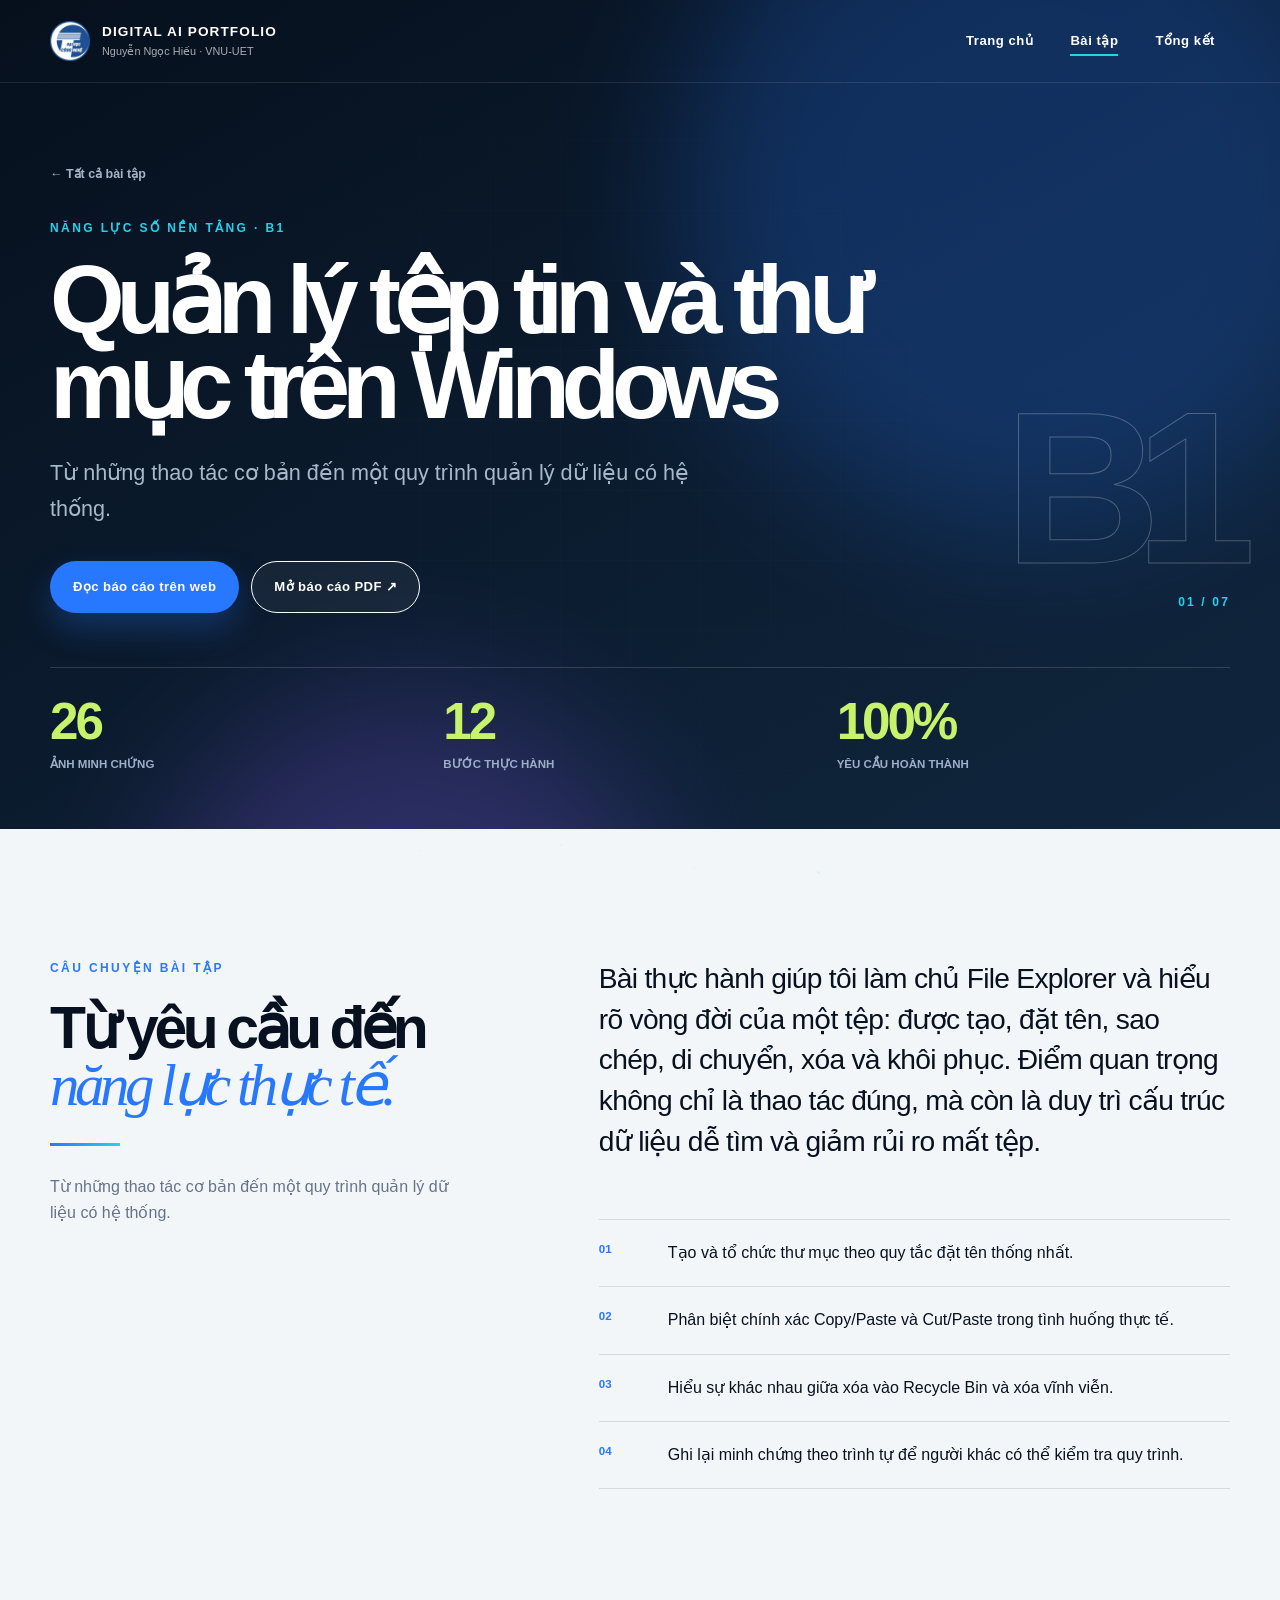
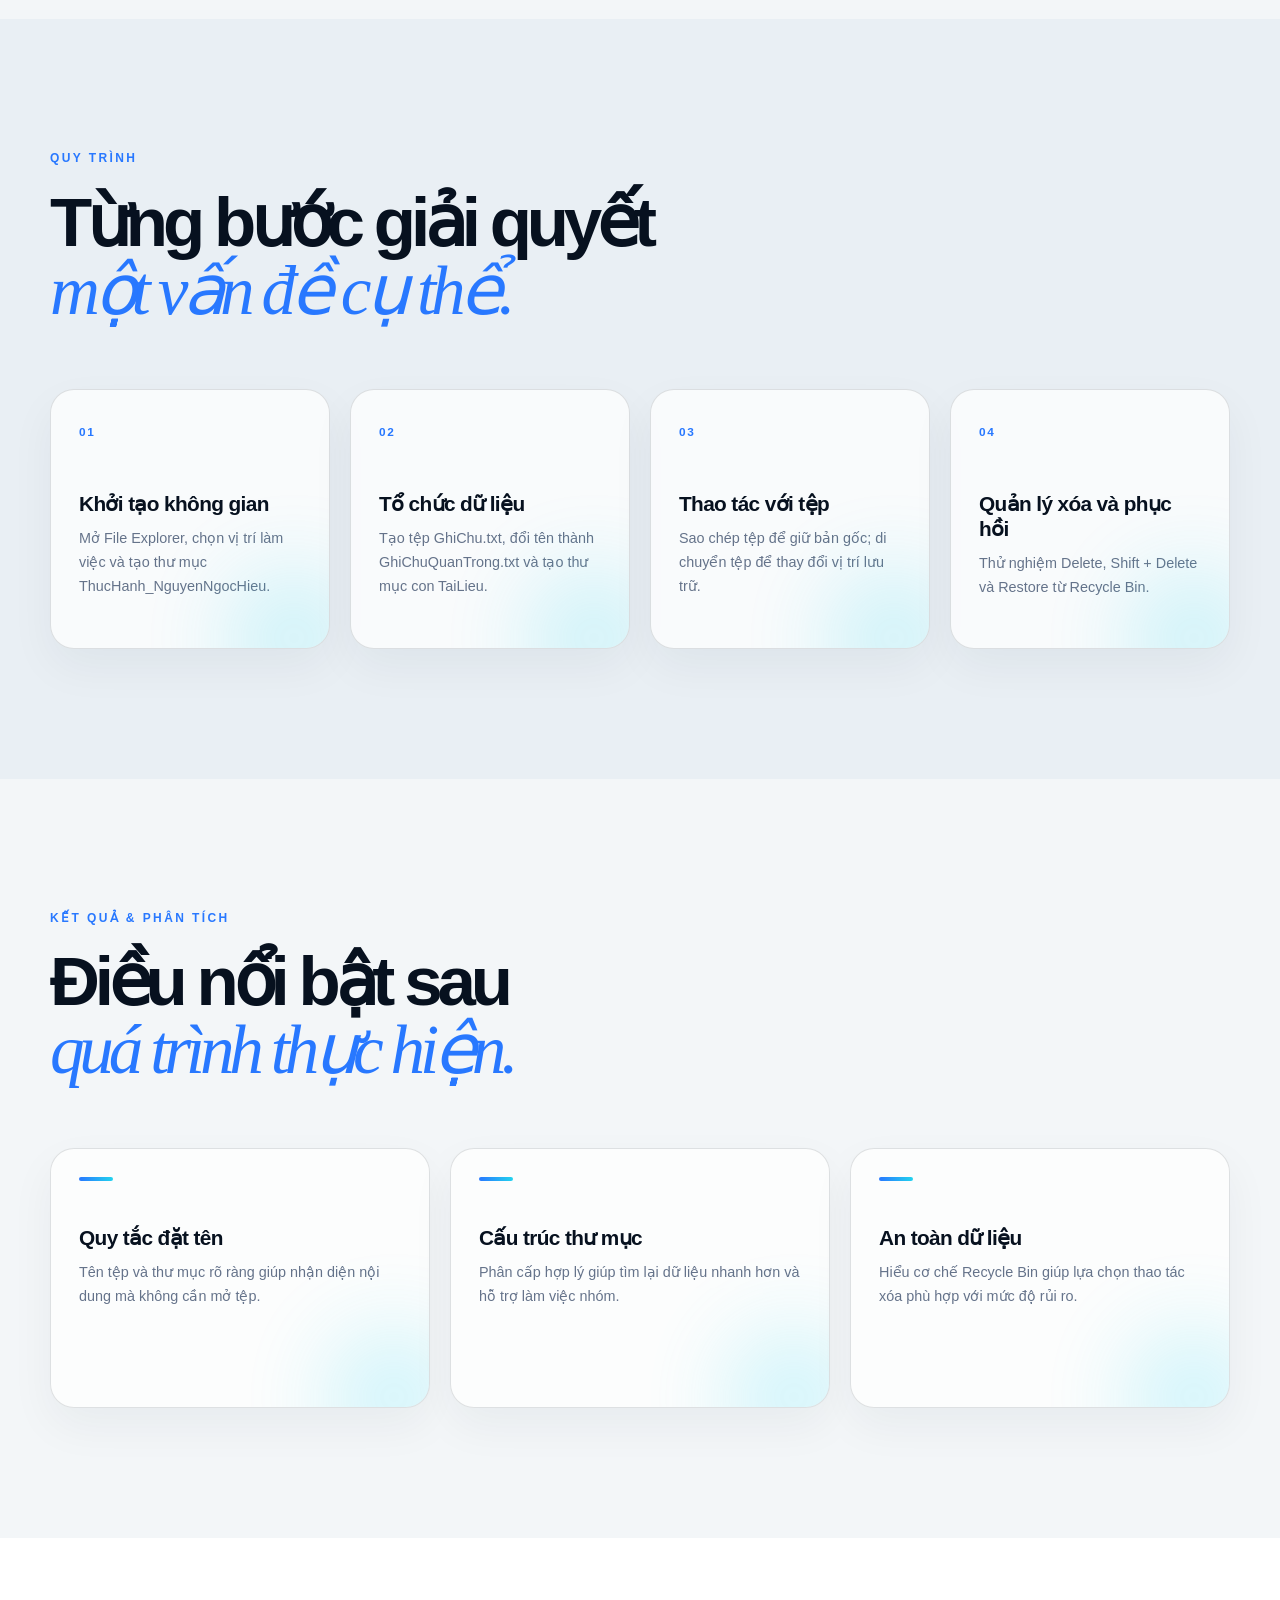
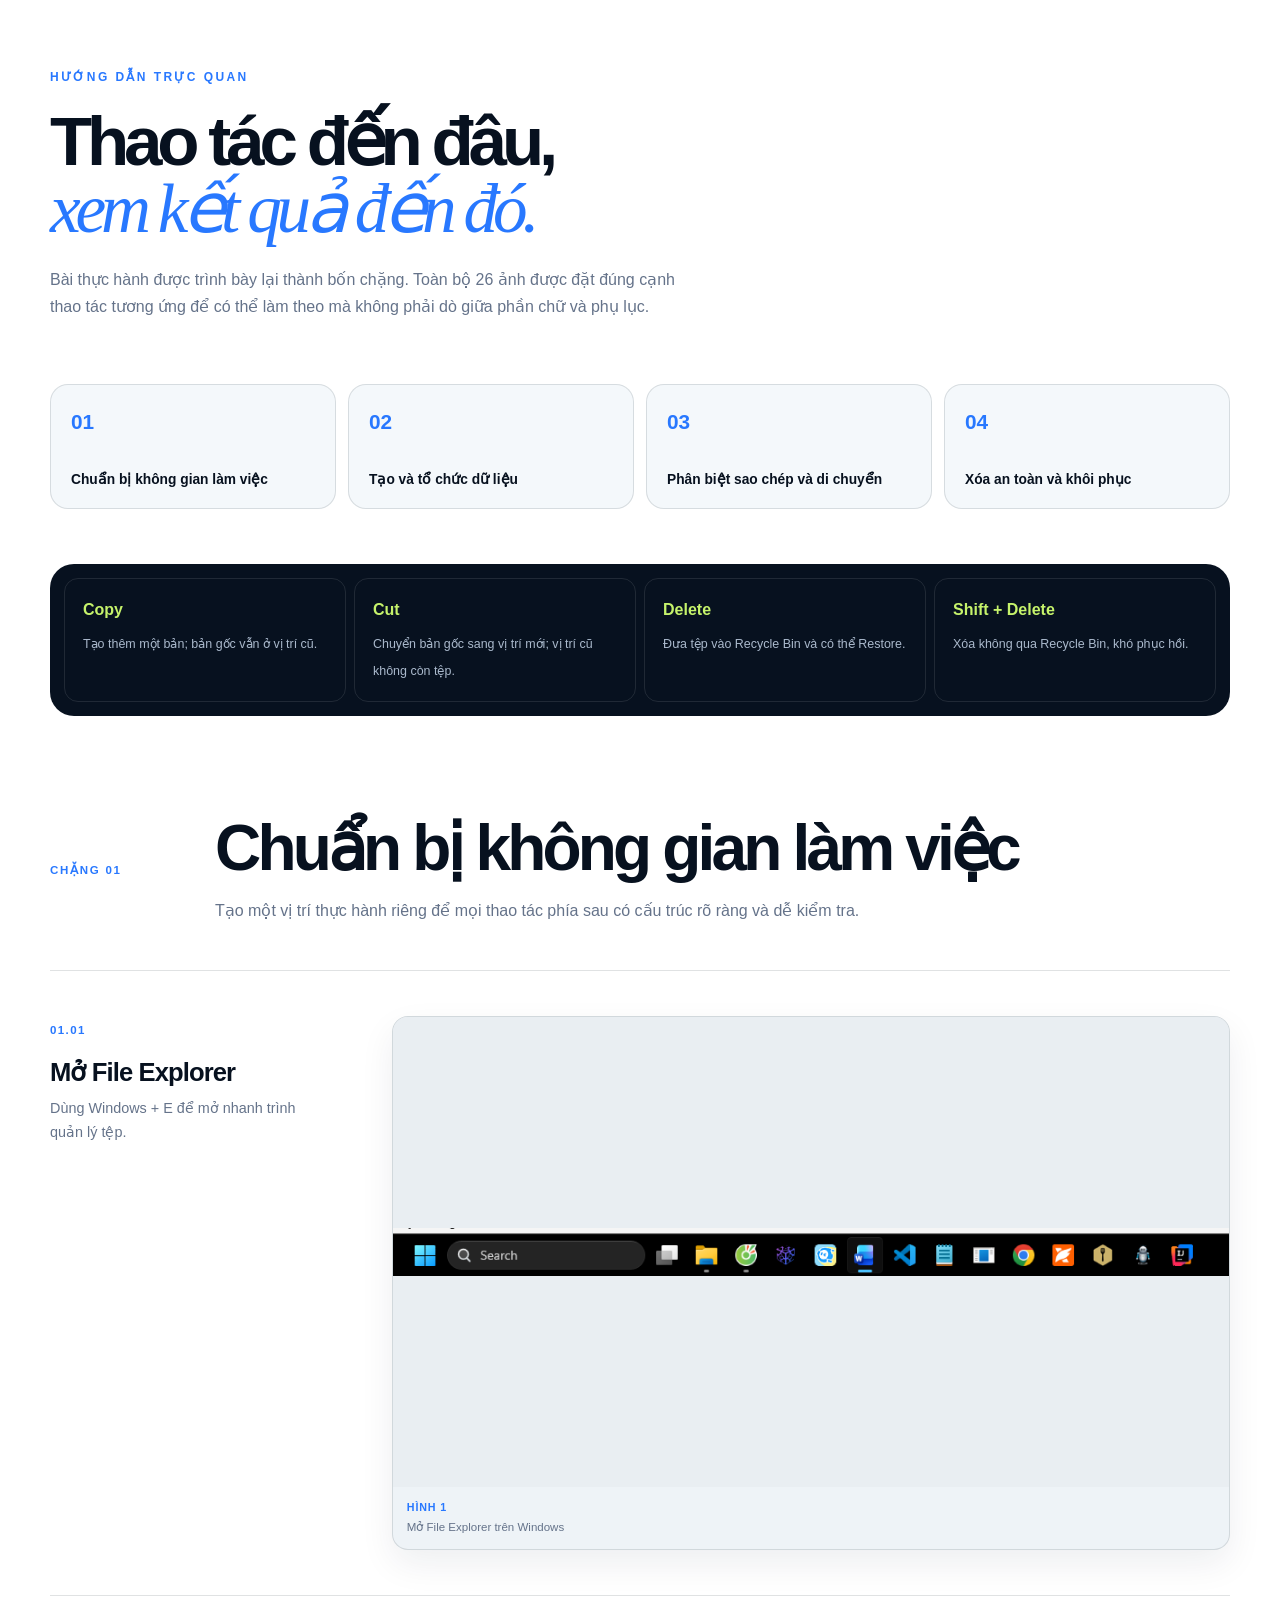
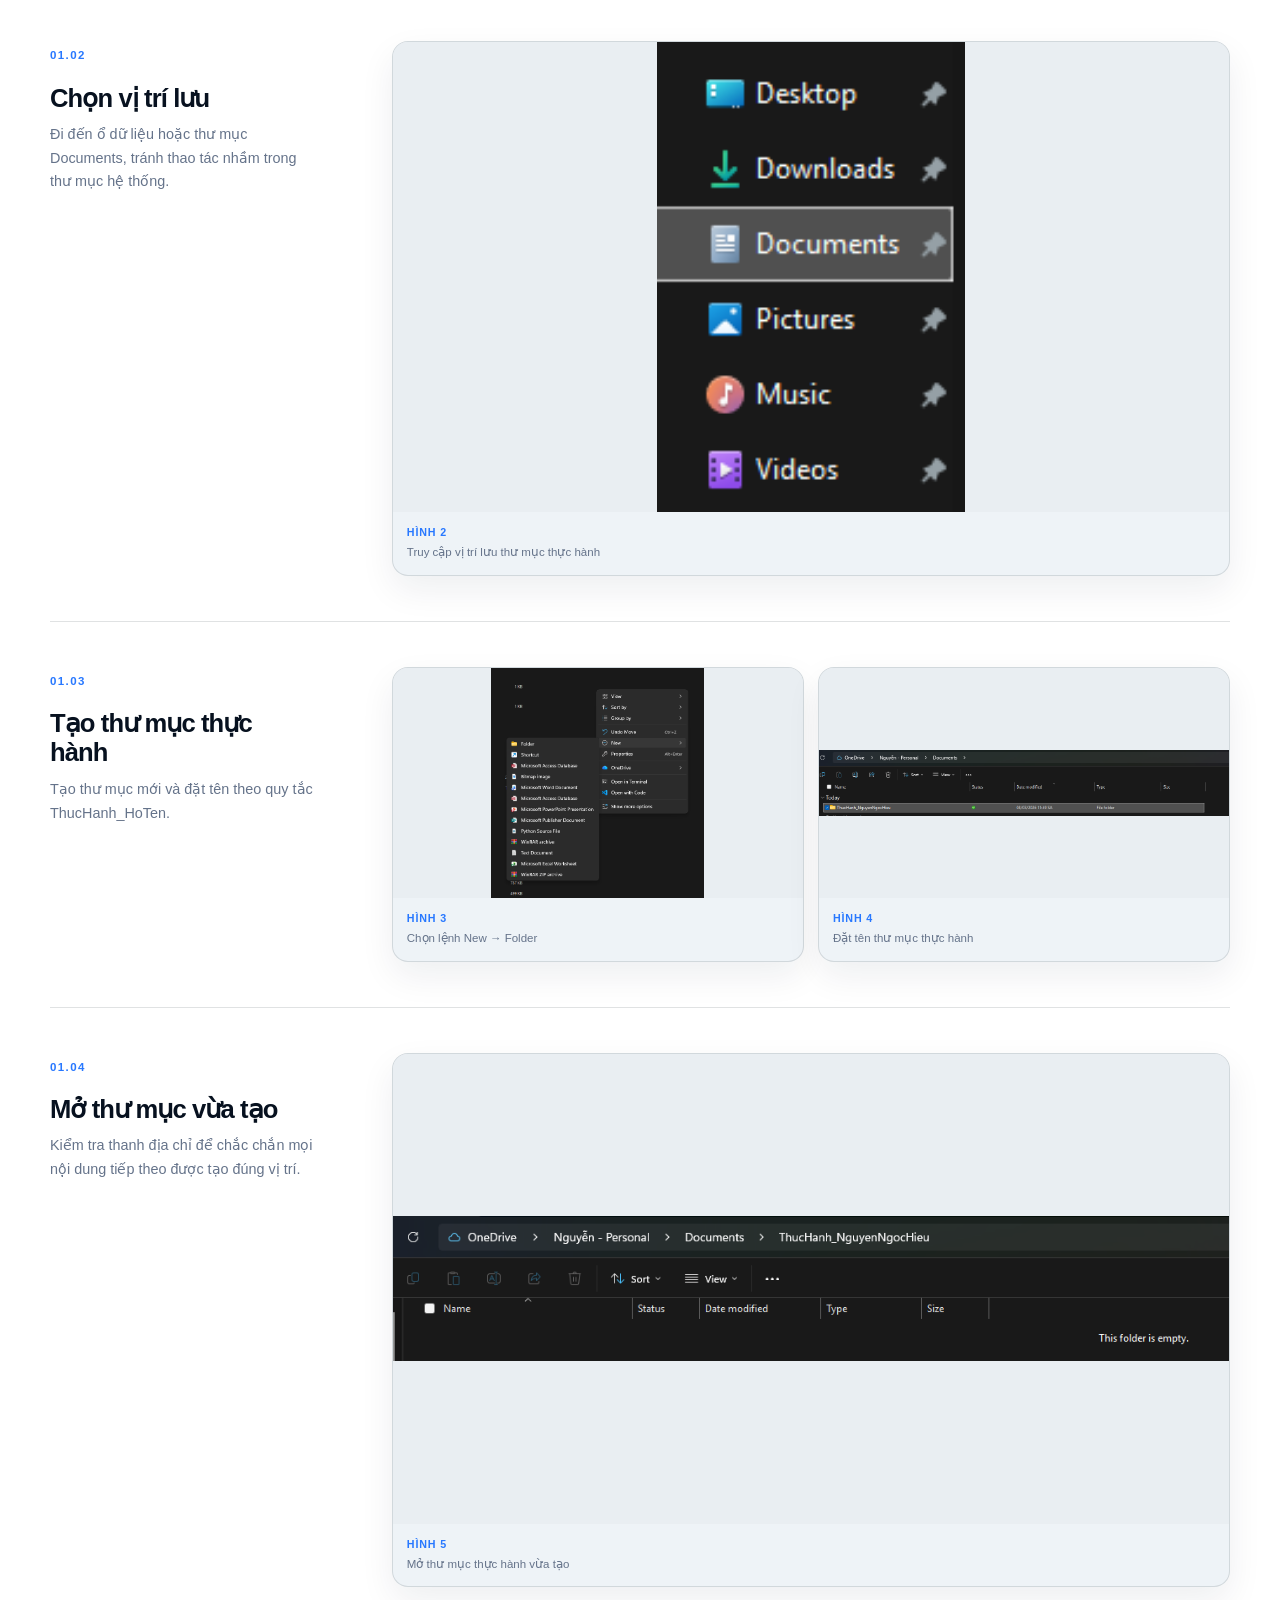
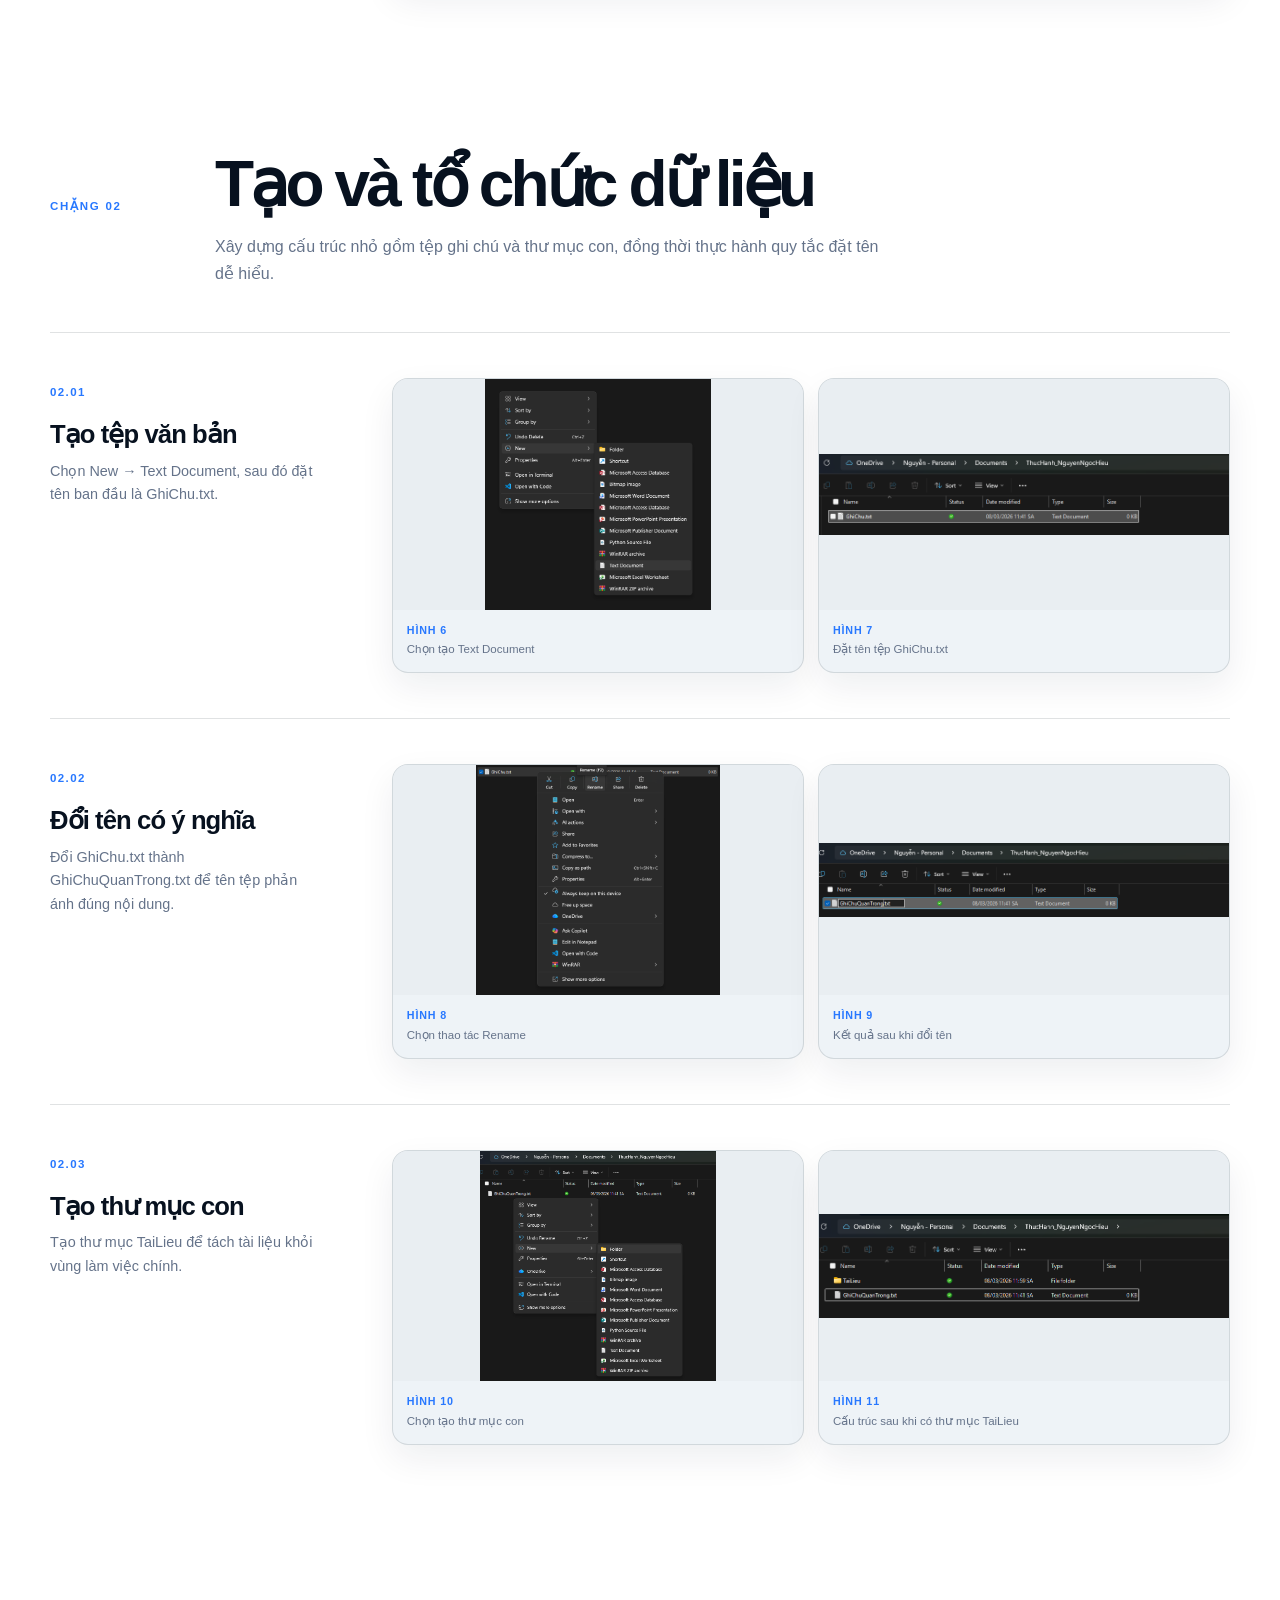
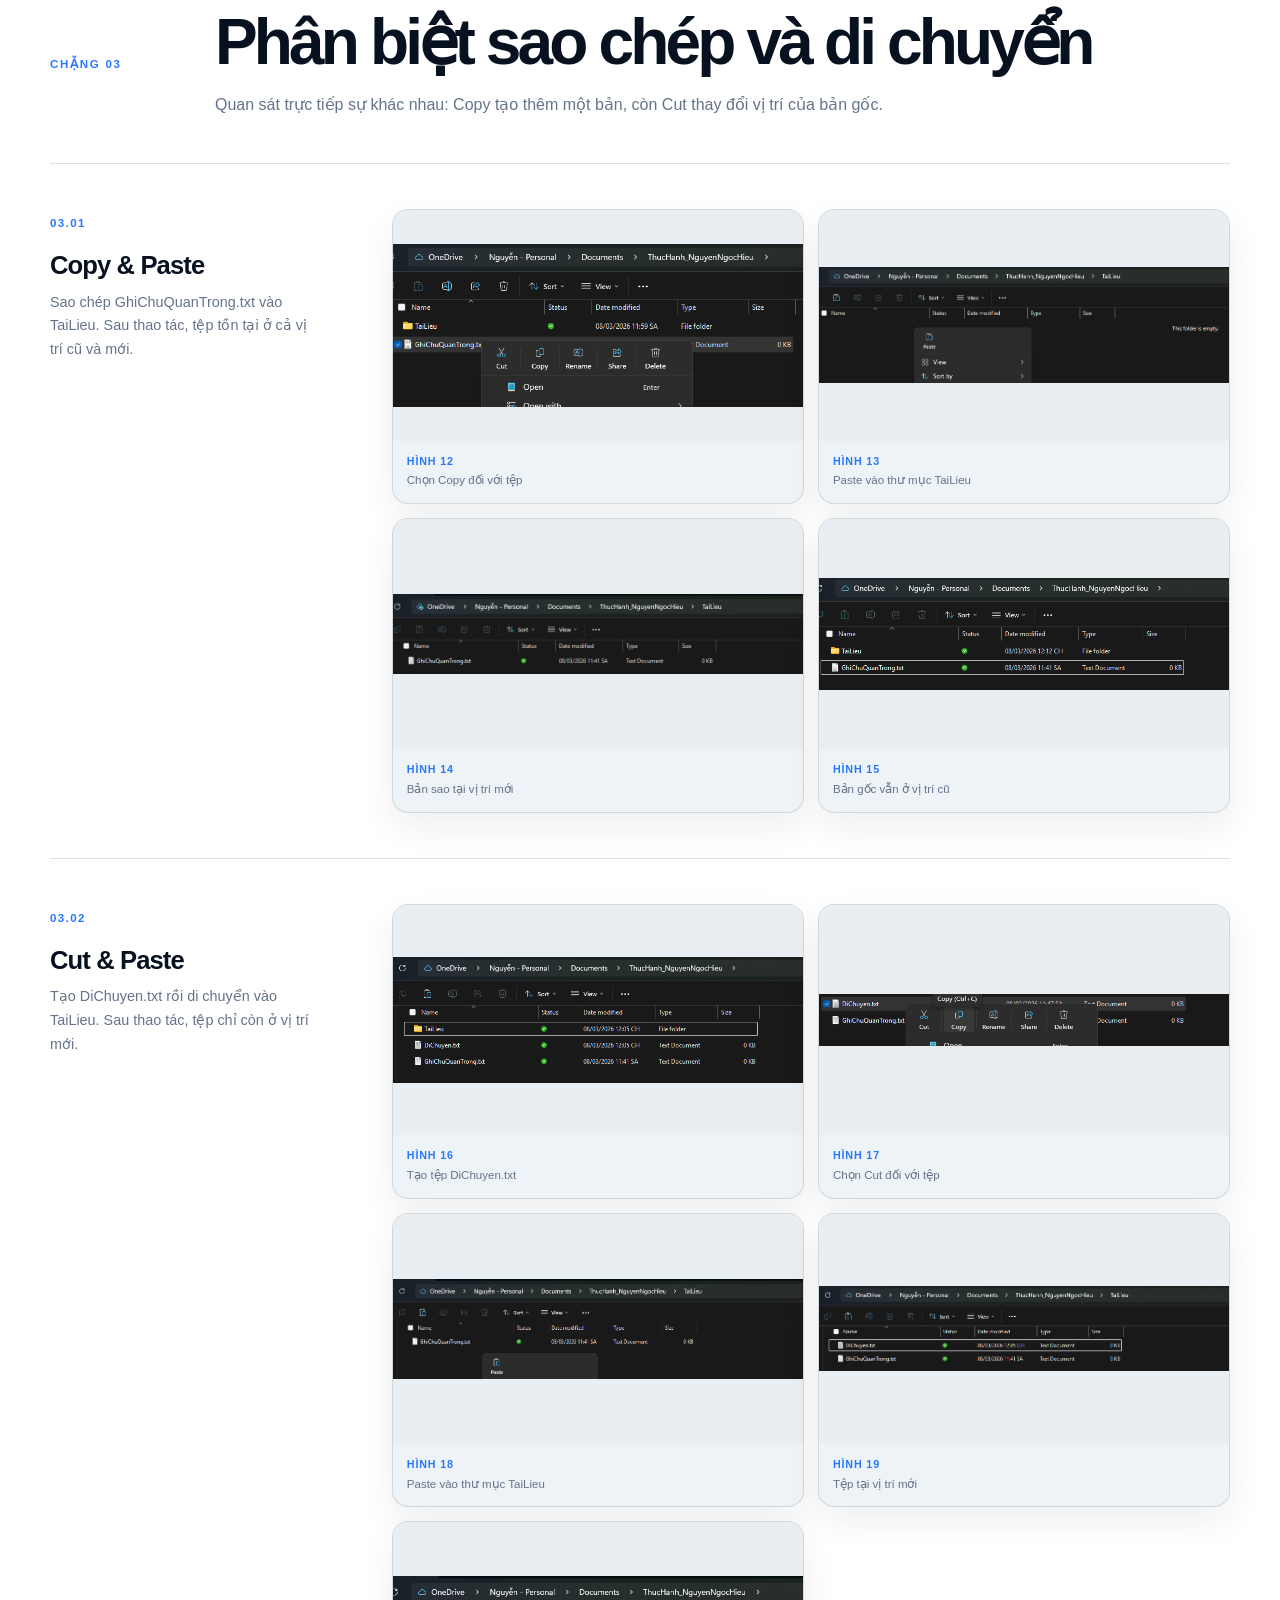
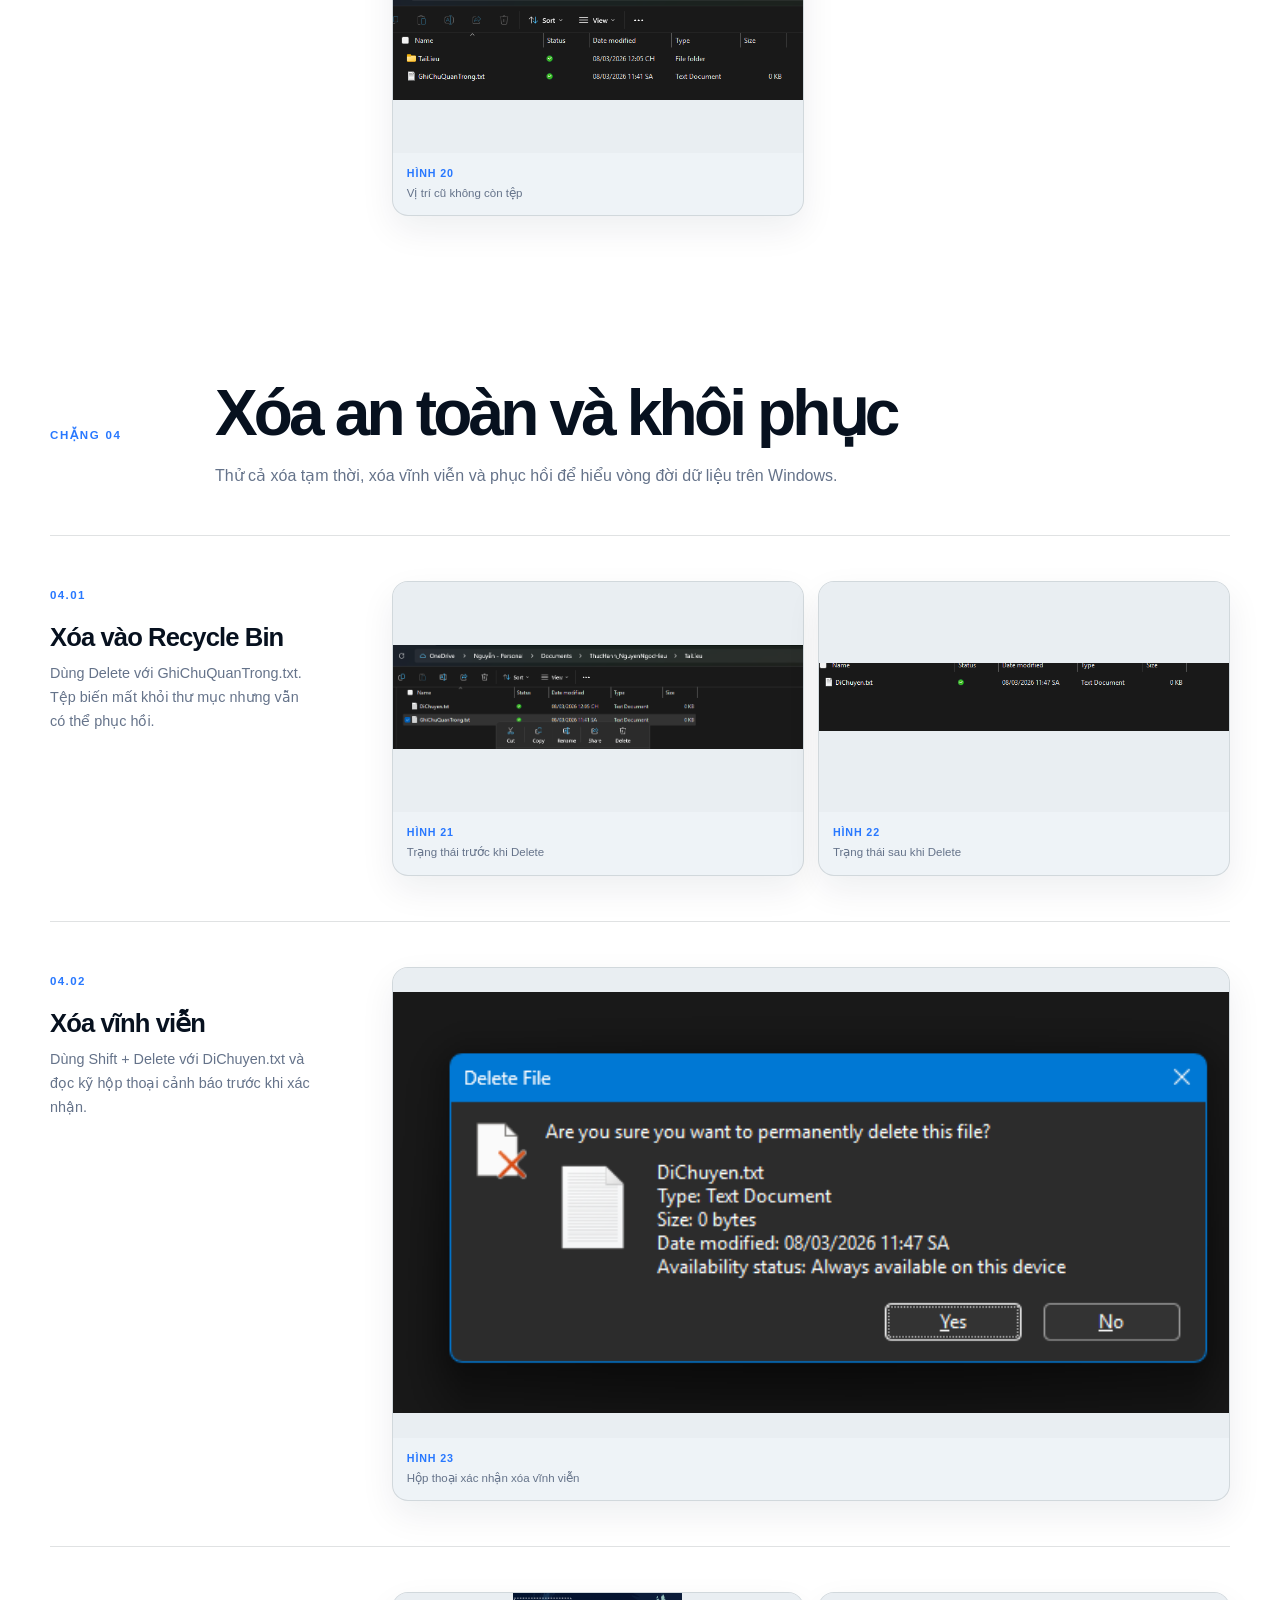
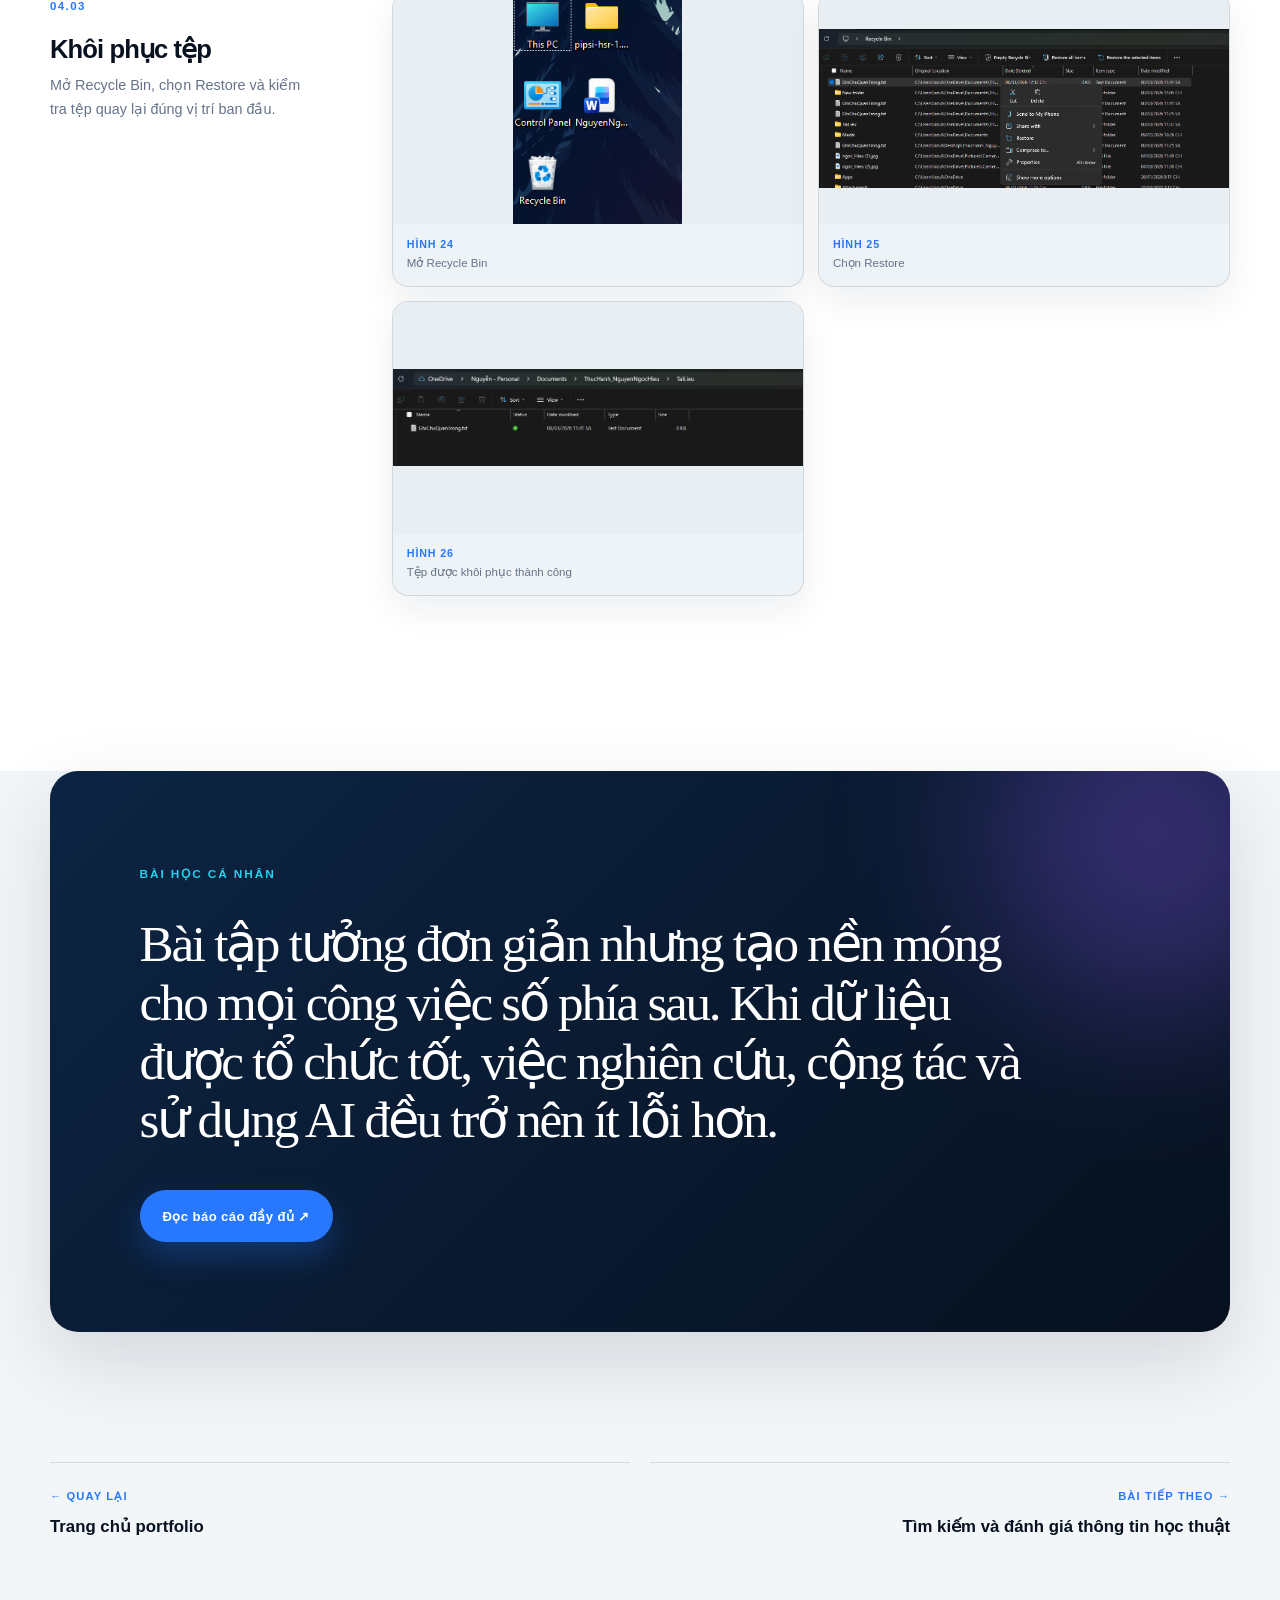
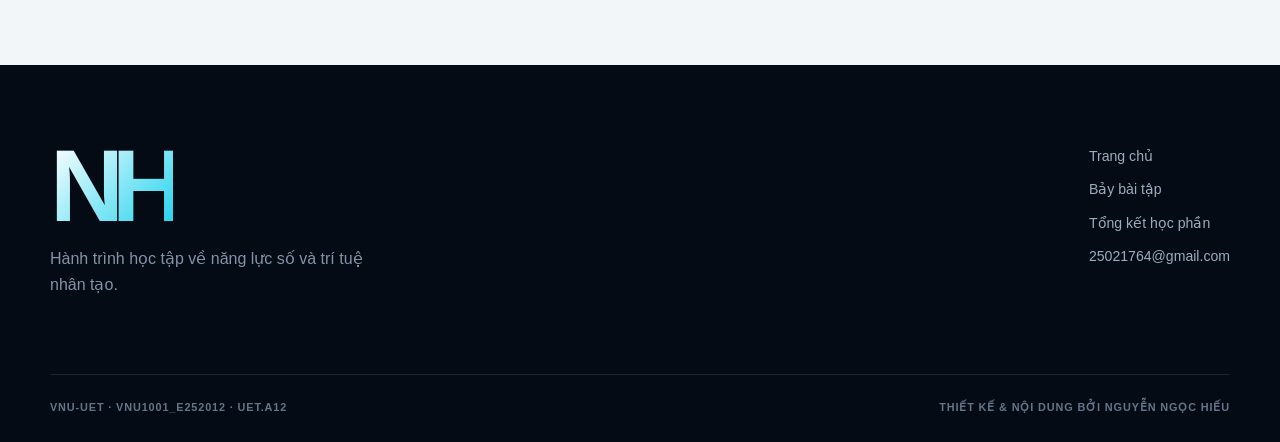
==== pages/b1.html @ 50bda863 "commit" ====
<!doctype html>
<html lang="vi">
<head>
  <meta charset="utf-8">
  <meta name="viewport" content="width=device-width, initial-scale=1">
  <meta name="description" content="Bài thực hành giúp tôi làm chủ File Explorer và hiểu rõ vòng đời của một tệp: được tạo, đặt tên, sao chép, di chuyển, xóa và khôi phục. Điểm quan trọng không chỉ là thao tác đúng, mà còn là duy trì cấu trúc dữ liệu dễ tìm và giảm rủi ro mất tệp.">
  <meta name="theme-color" content="#07101f">
  <title>B1 · Quản lý tệp tin và thư mục trên Windows | Nguyễn Ngọc Hiếu</title>
  <link rel="icon" href="../assets/logo.png">
  <link rel="stylesheet" href="../portfolio.css">
</head>
<body>

    <a class="skip-link" href="#main">Đi đến nội dung chính</a>
    <div class="scroll-progress" aria-hidden="true"><span></span></div>
    <div class="page-transition" aria-hidden="true"><div><span>NH</span><small>Digital AI Portfolio</small></div></div>
    <div class="cursor-glow" aria-hidden="true"></div>
    <canvas id="particle-canvas" aria-hidden="true"></canvas>
    <header class="site-header">
      <div class="shell nav-wrap">
        <a class="brand" href="../index.html" aria-label="Trang chủ">
          <img src="../assets/logo.png" alt="UET">
          <span><strong>Digital AI Portfolio</strong><small>Nguyễn Ngọc Hiếu · VNU-UET</small></span>
        </a>
        <button class="nav-toggle" aria-label="Mở menu" aria-expanded="false"><span></span><span></span></button>
        <nav class="site-nav" aria-label="Điều hướng chính"><a class="" href="../index.html">Trang chủ</a><a class="active" href="../index.html#projects">Bài tập</a><a class="" href="../pages/tong-ket.html">Tổng kết</a></nav>
      </div>
    </header>
<main id="main">
    <section class="case-hero" data-code="B1">
      <div class="case-orb one"></div><div class="case-orb two"></div>
      <div class="shell case-hero-grid">
        <div class="case-title reveal">
          <a class="back-link" href="../index.html#projects">← Tất cả bài tập</a>
          <p class="eyebrow">Năng lực số nền tảng · B1</p>
          <h1>Quản lý tệp tin và thư mục trên Windows</h1>
          <p class="case-tagline">Từ những thao tác cơ bản đến một quy trình quản lý dữ liệu có hệ thống.</p>
          <div class="hero-actions"><a class="button primary magnetic" href="#bao-cao">Đọc báo cáo trên web</a><a class="button ghost magnetic" href="../deliverables/Google-Drive-PDF/B1_Quan-ly-tep-va-thu-muc.pdf" target="_blank" rel="noopener">Mở báo cáo PDF ↗</a></div>
        </div>
        <div class="case-index reveal"><span>B1</span><small>01 / 07</small></div>
      </div>
      <div class="shell metric-strip"><div><strong class="counter" data-target="26">26</strong><span>ảnh minh chứng</span></div><div><strong class="counter" data-target="12">12</strong><span>bước thực hành</span></div><div><strong class="counter" data-target="100%">100%</strong><span>yêu cầu hoàn thành</span></div></div>
    </section>
    <section class="content-section" id="story">
      <div class="shell story-grid">
        <aside class="story-aside reveal"><p class="eyebrow">Câu chuyện bài tập</p><h2>Từ yêu cầu đến<br><em>năng lực thực tế.</em></h2><div class="aside-line"></div><p>Từ những thao tác cơ bản đến một quy trình quản lý dữ liệu có hệ thống.</p></aside>
        <div class="story-copy reveal"><p class="lead">Bài thực hành giúp tôi làm chủ File Explorer và hiểu rõ vòng đời của một tệp: được tạo, đặt tên, sao chép, di chuyển, xóa và khôi phục. Điểm quan trọng không chỉ là thao tác đúng, mà còn là duy trì cấu trúc dữ liệu dễ tìm và giảm rủi ro mất tệp.</p><div class="objective-list"><div><span>01</span><p>Tạo và tổ chức thư mục theo quy tắc đặt tên thống nhất.</p></div><div><span>02</span><p>Phân biệt chính xác Copy/Paste và Cut/Paste trong tình huống thực tế.</p></div><div><span>03</span><p>Hiểu sự khác nhau giữa xóa vào Recycle Bin và xóa vĩnh viễn.</p></div><div><span>04</span><p>Ghi lại minh chứng theo trình tự để người khác có thể kiểm tra quy trình.</p></div></div></div>
      </div>
    </section>
    <section class="content-section tint-section">
      <div class="shell"><div class="section-intro reveal"><p class="eyebrow">Quy trình</p><h2>Từng bước giải quyết<br><em>một vấn đề cụ thể.</em></h2></div><div class="insight-grid numbered"><article class="insight-card tilt reveal"><span>01</span><h3>Khởi tạo không gian</h3><p>Mở File Explorer, chọn vị trí làm việc và tạo thư mục ThucHanh_NguyenNgocHieu.</p></article><article class="insight-card tilt reveal"><span>02</span><h3>Tổ chức dữ liệu</h3><p>Tạo tệp GhiChu.txt, đổi tên thành GhiChuQuanTrong.txt và tạo thư mục con TaiLieu.</p></article><article class="insight-card tilt reveal"><span>03</span><h3>Thao tác với tệp</h3><p>Sao chép tệp để giữ bản gốc; di chuyển tệp để thay đổi vị trí lưu trữ.</p></article><article class="insight-card tilt reveal"><span>04</span><h3>Quản lý xóa và phục hồi</h3><p>Thử nghiệm Delete, Shift + Delete và Restore từ Recycle Bin.</p></article></div></div>
    </section>
    <section class="content-section">
      <div class="shell"><div class="section-intro reveal"><p class="eyebrow">Kết quả & phân tích</p><h2>Điều nổi bật sau<br><em>quá trình thực hiện.</em></h2></div><div class="insight-grid"><article class="insight-card tilt reveal"><i aria-hidden="true"></i><h3>Quy tắc đặt tên</h3><p>Tên tệp và thư mục rõ ràng giúp nhận diện nội dung mà không cần mở tệp.</p></article><article class="insight-card tilt reveal"><i aria-hidden="true"></i><h3>Cấu trúc thư mục</h3><p>Phân cấp hợp lý giúp tìm lại dữ liệu nhanh hơn và hỗ trợ làm việc nhóm.</p></article><article class="insight-card tilt reveal"><i aria-hidden="true"></i><h3>An toàn dữ liệu</h3><p>Hiểu cơ chế Recycle Bin giúp lựa chọn thao tác xóa phù hợp với mức độ rủi ro.</p></article></div></div>
    </section>
    
    <section class="content-section b1-tutorial-section" id="bao-cao">
      <div class="shell">
        <div class="section-intro reveal"><p class="eyebrow">Hướng dẫn trực quan</p><h2>Thao tác đến đâu,<br><em>xem kết quả đến đó.</em></h2><p>Bài thực hành được trình bày lại thành bốn chặng. Toàn bộ 26 ảnh được đặt đúng cạnh thao tác tương ứng để có thể làm theo mà không phải dò giữa phần chữ và phụ lục.</p></div>
        <nav class="tutorial-map reveal"><a href="#chang-1"><b>01</b><span>Chuẩn bị không gian làm việc</span></a><a href="#chang-2"><b>02</b><span>Tạo và tổ chức dữ liệu</span></a><a href="#chang-3"><b>03</b><span>Phân biệt sao chép và di chuyển</span></a><a href="#chang-4"><b>04</b><span>Xóa an toàn và khôi phục</span></a></nav>
        <div class="compare-note reveal"><div><b>Copy</b><span>Tạo thêm một bản; bản gốc vẫn ở vị trí cũ.</span></div><div><b>Cut</b><span>Chuyển bản gốc sang vị trí mới; vị trí cũ không còn tệp.</span></div><div><b>Delete</b><span>Đưa tệp vào Recycle Bin và có thể Restore.</span></div><div><b>Shift + Delete</b><span>Xóa không qua Recycle Bin, khó phục hồi.</span></div></div>
        <div class="tutorial-flow"><section class="tutorial-stage" id="chang-1"><div class="tutorial-stage-head reveal"><span>Chặng 01</span><h2>Chuẩn bị không gian làm việc</h2><p>Tạo một vị trí thực hành riêng để mọi thao tác phía sau có cấu trúc rõ ràng và dễ kiểm tra.</p></div><article class="tutorial-step reveal"><div class="tutorial-copy"><span>01.01</span><h3>Mở File Explorer</h3><p>Dùng Windows + E để mở nhanh trình quản lý tệp.</p></div><div class="tutorial-images"><button class="tutorial-image" data-src="../assets/b1/image1.png" data-caption="Hình 1. Mở File Explorer trên Windows"><img src="../assets/b1/image1.png" alt="Hình 1. Mở File Explorer trên Windows" loading="lazy"><span>Hình 1</span><small>Mở File Explorer trên Windows</small></button></div></article><article class="tutorial-step reveal"><div class="tutorial-copy"><span>01.02</span><h3>Chọn vị trí lưu</h3><p>Đi đến ổ dữ liệu hoặc thư mục Documents, tránh thao tác nhầm trong thư mục hệ thống.</p></div><div class="tutorial-images"><button class="tutorial-image" data-src="../assets/b1/image2.png" data-caption="Hình 2. Truy cập vị trí lưu thư mục thực hành"><img src="../assets/b1/image2.png" alt="Hình 2. Truy cập vị trí lưu thư mục thực hành" loading="lazy"><span>Hình 2</span><small>Truy cập vị trí lưu thư mục thực hành</small></button></div></article><article class="tutorial-step reveal"><div class="tutorial-copy"><span>01.03</span><h3>Tạo thư mục thực hành</h3><p>Tạo thư mục mới và đặt tên theo quy tắc ThucHanh_HoTen.</p></div><div class="tutorial-images"><button class="tutorial-image" data-src="../assets/b1/image3.png" data-caption="Hình 3. Chọn lệnh New → Folder"><img src="../assets/b1/image3.png" alt="Hình 3. Chọn lệnh New → Folder" loading="lazy"><span>Hình 3</span><small>Chọn lệnh New → Folder</small></button><button class="tutorial-image" data-src="../assets/b1/image4.png" data-caption="Hình 4. Đặt tên thư mục thực hành"><img src="../assets/b1/image4.png" alt="Hình 4. Đặt tên thư mục thực hành" loading="lazy"><span>Hình 4</span><small>Đặt tên thư mục thực hành</small></button></div></article><article class="tutorial-step reveal"><div class="tutorial-copy"><span>01.04</span><h3>Mở thư mục vừa tạo</h3><p>Kiểm tra thanh địa chỉ để chắc chắn mọi nội dung tiếp theo được tạo đúng vị trí.</p></div><div class="tutorial-images"><button class="tutorial-image" data-src="../assets/b1/image5.png" data-caption="Hình 5. Mở thư mục thực hành vừa tạo"><img src="../assets/b1/image5.png" alt="Hình 5. Mở thư mục thực hành vừa tạo" loading="lazy"><span>Hình 5</span><small>Mở thư mục thực hành vừa tạo</small></button></div></article></section><section class="tutorial-stage" id="chang-2"><div class="tutorial-stage-head reveal"><span>Chặng 02</span><h2>Tạo và tổ chức dữ liệu</h2><p>Xây dựng cấu trúc nhỏ gồm tệp ghi chú và thư mục con, đồng thời thực hành quy tắc đặt tên dễ hiểu.</p></div><article class="tutorial-step reveal"><div class="tutorial-copy"><span>02.01</span><h3>Tạo tệp văn bản</h3><p>Chọn New → Text Document, sau đó đặt tên ban đầu là GhiChu.txt.</p></div><div class="tutorial-images"><button class="tutorial-image" data-src="../assets/b1/image6.png" data-caption="Hình 6. Chọn tạo Text Document"><img src="../assets/b1/image6.png" alt="Hình 6. Chọn tạo Text Document" loading="lazy"><span>Hình 6</span><small>Chọn tạo Text Document</small></button><button class="tutorial-image" data-src="../assets/b1/image7.png" data-caption="Hình 7. Đặt tên tệp GhiChu.txt"><img src="../assets/b1/image7.png" alt="Hình 7. Đặt tên tệp GhiChu.txt" loading="lazy"><span>Hình 7</span><small>Đặt tên tệp GhiChu.txt</small></button></div></article><article class="tutorial-step reveal"><div class="tutorial-copy"><span>02.02</span><h3>Đổi tên có ý nghĩa</h3><p>Đổi GhiChu.txt thành GhiChuQuanTrong.txt để tên tệp phản ánh đúng nội dung.</p></div><div class="tutorial-images"><button class="tutorial-image" data-src="../assets/b1/image8.png" data-caption="Hình 8. Chọn thao tác Rename"><img src="../assets/b1/image8.png" alt="Hình 8. Chọn thao tác Rename" loading="lazy"><span>Hình 8</span><small>Chọn thao tác Rename</small></button><button class="tutorial-image" data-src="../assets/b1/image9.png" data-caption="Hình 9. Kết quả sau khi đổi tên"><img src="../assets/b1/image9.png" alt="Hình 9. Kết quả sau khi đổi tên" loading="lazy"><span>Hình 9</span><small>Kết quả sau khi đổi tên</small></button></div></article><article class="tutorial-step reveal"><div class="tutorial-copy"><span>02.03</span><h3>Tạo thư mục con</h3><p>Tạo thư mục TaiLieu để tách tài liệu khỏi vùng làm việc chính.</p></div><div class="tutorial-images"><button class="tutorial-image" data-src="../assets/b1/image10.png" data-caption="Hình 10. Chọn tạo thư mục con"><img src="../assets/b1/image10.png" alt="Hình 10. Chọn tạo thư mục con" loading="lazy"><span>Hình 10</span><small>Chọn tạo thư mục con</small></button><button class="tutorial-image" data-src="../assets/b1/image11.png" data-caption="Hình 11. Cấu trúc sau khi có thư mục TaiLieu"><img src="../assets/b1/image11.png" alt="Hình 11. Cấu trúc sau khi có thư mục TaiLieu" loading="lazy"><span>Hình 11</span><small>Cấu trúc sau khi có thư mục TaiLieu</small></button></div></article></section><section class="tutorial-stage" id="chang-3"><div class="tutorial-stage-head reveal"><span>Chặng 03</span><h2>Phân biệt sao chép và di chuyển</h2><p>Quan sát trực tiếp sự khác nhau: Copy tạo thêm một bản, còn Cut thay đổi vị trí của bản gốc.</p></div><article class="tutorial-step reveal"><div class="tutorial-copy"><span>03.01</span><h3>Copy &amp; Paste</h3><p>Sao chép GhiChuQuanTrong.txt vào TaiLieu. Sau thao tác, tệp tồn tại ở cả vị trí cũ và mới.</p></div><div class="tutorial-images"><button class="tutorial-image" data-src="../assets/b1/image12.png" data-caption="Hình 12. Chọn Copy đối với tệp"><img src="../assets/b1/image12.png" alt="Hình 12. Chọn Copy đối với tệp" loading="lazy"><span>Hình 12</span><small>Chọn Copy đối với tệp</small></button><button class="tutorial-image" data-src="../assets/b1/image13.png" data-caption="Hình 13. Paste vào thư mục TaiLieu"><img src="../assets/b1/image13.png" alt="Hình 13. Paste vào thư mục TaiLieu" loading="lazy"><span>Hình 13</span><small>Paste vào thư mục TaiLieu</small></button><button class="tutorial-image" data-src="../assets/b1/image14.png" data-caption="Hình 14. Bản sao tại vị trí mới"><img src="../assets/b1/image14.png" alt="Hình 14. Bản sao tại vị trí mới" loading="lazy"><span>Hình 14</span><small>Bản sao tại vị trí mới</small></button><button class="tutorial-image" data-src="../assets/b1/image15.png" data-caption="Hình 15. Bản gốc vẫn ở vị trí cũ"><img src="../assets/b1/image15.png" alt="Hình 15. Bản gốc vẫn ở vị trí cũ" loading="lazy"><span>Hình 15</span><small>Bản gốc vẫn ở vị trí cũ</small></button></div></article><article class="tutorial-step reveal"><div class="tutorial-copy"><span>03.02</span><h3>Cut &amp; Paste</h3><p>Tạo DiChuyen.txt rồi di chuyển vào TaiLieu. Sau thao tác, tệp chỉ còn ở vị trí mới.</p></div><div class="tutorial-images"><button class="tutorial-image" data-src="../assets/b1/image16.png" data-caption="Hình 16. Tạo tệp DiChuyen.txt"><img src="../assets/b1/image16.png" alt="Hình 16. Tạo tệp DiChuyen.txt" loading="lazy"><span>Hình 16</span><small>Tạo tệp DiChuyen.txt</small></button><button class="tutorial-image" data-src="../assets/b1/image17.png" data-caption="Hình 17. Chọn Cut đối với tệp"><img src="../assets/b1/image17.png" alt="Hình 17. Chọn Cut đối với tệp" loading="lazy"><span>Hình 17</span><small>Chọn Cut đối với tệp</small></button><button class="tutorial-image" data-src="../assets/b1/image18.png" data-caption="Hình 18. Paste vào thư mục TaiLieu"><img src="../assets/b1/image18.png" alt="Hình 18. Paste vào thư mục TaiLieu" loading="lazy"><span>Hình 18</span><small>Paste vào thư mục TaiLieu</small></button><button class="tutorial-image" data-src="../assets/b1/image19.png" data-caption="Hình 19. Tệp tại vị trí mới"><img src="../assets/b1/image19.png" alt="Hình 19. Tệp tại vị trí mới" loading="lazy"><span>Hình 19</span><small>Tệp tại vị trí mới</small></button><button class="tutorial-image" data-src="../assets/b1/image20.png" data-caption="Hình 20. Vị trí cũ không còn tệp"><img src="../assets/b1/image20.png" alt="Hình 20. Vị trí cũ không còn tệp" loading="lazy"><span>Hình 20</span><small>Vị trí cũ không còn tệp</small></button></div></article></section><section class="tutorial-stage" id="chang-4"><div class="tutorial-stage-head reveal"><span>Chặng 04</span><h2>Xóa an toàn và khôi phục</h2><p>Thử cả xóa tạm thời, xóa vĩnh viễn và phục hồi để hiểu vòng đời dữ liệu trên Windows.</p></div><article class="tutorial-step reveal"><div class="tutorial-copy"><span>04.01</span><h3>Xóa vào Recycle Bin</h3><p>Dùng Delete với GhiChuQuanTrong.txt. Tệp biến mất khỏi thư mục nhưng vẫn có thể phục hồi.</p></div><div class="tutorial-images"><button class="tutorial-image" data-src="../assets/b1/image21.png" data-caption="Hình 21. Trạng thái trước khi Delete"><img src="../assets/b1/image21.png" alt="Hình 21. Trạng thái trước khi Delete" loading="lazy"><span>Hình 21</span><small>Trạng thái trước khi Delete</small></button><button class="tutorial-image" data-src="../assets/b1/image22.png" data-caption="Hình 22. Trạng thái sau khi Delete"><img src="../assets/b1/image22.png" alt="Hình 22. Trạng thái sau khi Delete" loading="lazy"><span>Hình 22</span><small>Trạng thái sau khi Delete</small></button></div></article><article class="tutorial-step reveal"><div class="tutorial-copy"><span>04.02</span><h3>Xóa vĩnh viễn</h3><p>Dùng Shift + Delete với DiChuyen.txt và đọc kỹ hộp thoại cảnh báo trước khi xác nhận.</p></div><div class="tutorial-images"><button class="tutorial-image" data-src="../assets/b1/image23.png" data-caption="Hình 23. Hộp thoại xác nhận xóa vĩnh viễn"><img src="../assets/b1/image23.png" alt="Hình 23. Hộp thoại xác nhận xóa vĩnh viễn" loading="lazy"><span>Hình 23</span><small>Hộp thoại xác nhận xóa vĩnh viễn</small></button></div></article><article class="tutorial-step reveal"><div class="tutorial-copy"><span>04.03</span><h3>Khôi phục tệp</h3><p>Mở Recycle Bin, chọn Restore và kiểm tra tệp quay lại đúng vị trí ban đầu.</p></div><div class="tutorial-images"><button class="tutorial-image" data-src="../assets/b1/image24.png" data-caption="Hình 24. Mở Recycle Bin"><img src="../assets/b1/image24.png" alt="Hình 24. Mở Recycle Bin" loading="lazy"><span>Hình 24</span><small>Mở Recycle Bin</small></button><button class="tutorial-image" data-src="../assets/b1/image25.png" data-caption="Hình 25. Chọn Restore"><img src="../assets/b1/image25.png" alt="Hình 25. Chọn Restore" loading="lazy"><span>Hình 25</span><small>Chọn Restore</small></button><button class="tutorial-image" data-src="../assets/b1/image26.png" data-caption="Hình 26. Tệp được khôi phục thành công"><img src="../assets/b1/image26.png" alt="Hình 26. Tệp được khôi phục thành công" loading="lazy"><span>Hình 26</span><small>Tệp được khôi phục thành công</small></button></div></article></section></div>
      </div>
    </section>
    <section class="content-section lesson-section"><div class="shell lesson-card reveal"><span>Bài học cá nhân</span><blockquote>Bài tập tưởng đơn giản nhưng tạo nền móng cho mọi công việc số phía sau. Khi dữ liệu được tổ chức tốt, việc nghiên cứu, cộng tác và sử dụng AI đều trở nên ít lỗi hơn.</blockquote><a class="button primary magnetic" href="../deliverables/Google-Drive-PDF/B1_Quan-ly-tep-va-thu-muc.pdf" target="_blank" rel="noopener">Đọc báo cáo đầy đủ ↗</a></div></section>
    <nav class="case-pagination shell"><a href="../index.html"><span>← Quay lại</span><strong>Trang chủ portfolio</strong></a><a class="next" href="b2.html"><span>Bài tiếp theo →</span><strong>Tìm kiếm và đánh giá thông tin học thuật</strong></a></nav>
    </main>

    <footer class="site-footer">
      <div class="shell footer-grid">
        <div><span class="footer-mark">NH</span><p>Hành trình học tập về năng lực số và trí tuệ nhân tạo.</p></div>
        <div class="footer-links">
          <a href="../index.html">Trang chủ</a>
          <a href="../index.html#projects">Bảy bài tập</a>
          <a href="../pages/tong-ket.html">Tổng kết học phần</a>
          <a href="mailto:25021764@gmail.com">25021764@gmail.com</a>
        </div>
      </div>
      <div class="shell footer-bottom"><span>VNU-UET · VNU1001_E252012 · UET.A12</span><span>Thiết kế & nội dung bởi Nguyễn Ngọc Hiếu</span></div>
    </footer>
    <button class="back-top" aria-label="Lên đầu trang">↑</button>
    <dialog class="lightbox"><button class="lightbox-close" aria-label="Đóng">×</button><img src="" alt=""><p></p></dialog>
    <script src="../portfolio.js"></script>
</body>
</html>
---- portfolio.css ----
:root {
  --ink: #07111f;
  --ink-soft: #132238;
  --muted: #65738a;
  --paper: #f3f6f8;
  --white: #fff;
  --blue: #2878ff;
  --cyan: #22d3ee;
  --violet: #8b5cf6;
  --lime: #c6f36b;
  --line: rgba(7, 17, 31, .12);
  --radius: 28px;
  --shadow: 0 30px 80px rgba(19, 34, 56, .14);
  --ease: cubic-bezier(.2, .8, .2, 1);
}

* { box-sizing: border-box; }
html { scroll-behavior: smooth; }
body {
  margin: 0;
  overflow-x: hidden;
  color: var(--ink);
  background: var(--paper);
  font-family: "Segoe UI", "Helvetica Neue", Arial, sans-serif;
  line-height: 1.65;
  text-rendering: optimizeLegibility;
}
body.menu-open { overflow: hidden; }
::selection { color: var(--ink); background: var(--lime); }
a { color: inherit; text-decoration: none; }
img { display: block; max-width: 100%; }
button { color: inherit; font: inherit; }
em { color: var(--blue); font-family: Georgia, "Times New Roman", serif; font-weight: 500; }
.shell { width: min(1180px, calc(100% - 48px)); margin-inline: auto; }
.content-section { position: relative; padding: 130px 0; }
.tint-section { background: #e9eff4; }
.dark-section { color: var(--white); background: var(--ink); }

.skip-link {
  position: fixed;
  z-index: 1000;
  top: -100px;
  left: 20px;
  padding: 10px 18px;
  border-radius: 12px;
  background: var(--lime);
  transition: top .2s;
}
.skip-link:focus { top: 20px; }
.scroll-progress {
  position: fixed;
  z-index: 1000;
  inset: 0 0 auto;
  height: 3px;
  pointer-events: none;
}
.scroll-progress span {
  display: block;
  width: 0;
  height: 100%;
  background: linear-gradient(90deg, var(--cyan), var(--blue), var(--violet));
  box-shadow: 0 0 18px var(--cyan);
}
.page-transition {
  position: fixed;
  z-index: 999;
  inset: 0;
  display: grid;
  place-items: center;
  color: var(--white);
  background: var(--ink);
  transform: translateY(-105%);
  transition: transform .85s var(--ease);
  animation: page-intro .9s .1s both var(--ease);
}
.page-transition.ready { transform: translateY(-105%); animation: none; }
.page-transition.leaving { transform: translateY(0); animation: none; }
.page-transition div { display: grid; gap: 4px; text-align: center; }
.page-transition span {
  font-size: clamp(4rem, 12vw, 9rem);
  font-weight: 900;
  line-height: .85;
  letter-spacing: -.12em;
  background: linear-gradient(135deg, var(--white), var(--cyan), var(--violet));
  -webkit-background-clip: text;
  color: transparent;
}
.page-transition small { color: #9dafc8; font-weight: 700; letter-spacing: .22em; text-transform: uppercase; }
.cursor-glow {
  position: fixed;
  z-index: 3;
  width: 340px;
  height: 340px;
  border-radius: 50%;
  pointer-events: none;
  opacity: 0;
  background: radial-gradient(circle, rgba(34, 211, 238, .12), transparent 67%);
  transform: translate(-50%, -50%);
  transition: opacity .3s;
}
#particle-canvas {
  position: fixed;
  z-index: 0;
  inset: 0;
  width: 100%;
  height: 100%;
  pointer-events: none;
  opacity: .25;
}

.site-header {
  position: fixed;
  z-index: 50;
  inset: 0 0 auto;
  color: var(--white);
  border-bottom: 1px solid rgba(255, 255, 255, .1);
  transition: background .35s, box-shadow .35s, color .35s;
}
.site-header.scrolled {
  color: var(--ink);
  background: rgba(248, 250, 252, .88);
  box-shadow: 0 12px 40px rgba(7, 17, 31, .08);
  backdrop-filter: blur(18px);
}
.nav-wrap { display: flex; min-height: 82px; align-items: center; justify-content: space-between; gap: 28px; }
.brand { display: flex; align-items: center; gap: 12px; }
.brand img { width: 40px; height: 40px; object-fit: contain; }
.brand span { display: grid; line-height: 1.2; }
.brand strong { font-size: .85rem; letter-spacing: .08em; text-transform: uppercase; }
.brand small { margin-top: 4px; color: currentColor; font-size: .68rem; opacity: .65; }
.site-nav { display: flex; align-items: center; gap: 7px; }
.site-nav a {
  position: relative;
  padding: 9px 15px;
  border-radius: 999px;
  font-size: .82rem;
  font-weight: 750;
  letter-spacing: .04em;
}
.site-nav a::after {
  position: absolute;
  inset: auto 15px 5px;
  height: 2px;
  content: "";
  background: var(--cyan);
  transform: scaleX(0);
  transition: transform .3s var(--ease);
}
.site-nav a:hover::after,
.site-nav a.active::after { transform: scaleX(1); }
.nav-toggle { display: none; border: 0; background: transparent; }

.eyebrow {
  margin: 0 0 20px;
  color: var(--blue);
  font-size: .75rem;
  font-weight: 850;
  letter-spacing: .2em;
  text-transform: uppercase;
}
.dark-section .eyebrow,
.home-hero .eyebrow,
.case-hero .eyebrow,
.reflection-hero .eyebrow { color: var(--cyan); }
.section-intro { max-width: 760px; margin-bottom: 64px; }
.section-intro h2,
.story-aside h2,
.profile-copy h2,
.reflection-teaser h2,
.future-grid h2,
.final-note h2 {
  margin: 0;
  font-size: clamp(2.6rem, 5.4vw, 5.4rem);
  font-weight: 780;
  line-height: .98;
  letter-spacing: -.075em;
}
.section-intro p:last-child { max-width: 650px; margin-top: 24px; color: var(--muted); }
.dark-section .section-intro p:last-child { color: #9dafc8; }
.lead { margin-top: 0; font-size: clamp(1.25rem, 2.2vw, 1.8rem); font-weight: 520; line-height: 1.45; letter-spacing: -.025em; }
.button {
  display: inline-flex;
  min-height: 52px;
  align-items: center;
  justify-content: center;
  padding: 12px 22px;
  border: 1px solid transparent;
  border-radius: 999px;
  font-size: .82rem;
  font-weight: 800;
  letter-spacing: .03em;
  transition: color .25s, background .25s, border-color .25s, transform .25s, box-shadow .25s;
}
.button.primary { color: var(--white); background: var(--blue); box-shadow: 0 15px 32px rgba(40, 120, 255, .28); }
.button.primary:hover { background: #1767eb; box-shadow: 0 20px 42px rgba(40, 120, 255, .38); }
.button.ghost { color: inherit; border-color: currentColor; background: rgba(255, 255, 255, .05); }
.button.ghost:hover { color: var(--ink); border-color: var(--white); background: var(--white); }
.hero-actions { display: flex; flex-wrap: wrap; gap: 12px; margin-top: 34px; }

.home-hero {
  position: relative;
  min-height: 100svh;
  overflow: hidden;
  color: var(--white);
  background:
    radial-gradient(circle at 70% 22%, rgba(40, 120, 255, .22), transparent 32%),
    linear-gradient(145deg, #060d18, #0b1828 62%, #07111f);
}
.home-hero::before,
.case-hero::before,
.reflection-hero::before {
  position: absolute;
  inset: 0;
  content: "";
  opacity: .2;
  background-image: linear-gradient(rgba(255,255,255,.08) 1px, transparent 1px), linear-gradient(90deg, rgba(255,255,255,.08) 1px, transparent 1px);
  background-size: 70px 70px;
  mask-image: radial-gradient(circle at center, black, transparent 78%);
}
.home-hero-grid { position: relative; z-index: 2; display: grid; min-height: calc(100svh - 70px); padding: 130px 0 90px; align-items: center; grid-template-columns: 1.25fr .75fr; gap: 7vw; }
.hero-copy h1 {
  margin: 0;
  font-size: clamp(3.8rem, 7.5vw, 8rem);
  font-weight: 800;
  line-height: .84;
  letter-spacing: -.09em;
}
.hero-copy h1 span { color: #98a9c0; }
.hero-copy h1 em { color: var(--cyan); }
.hero-lead { max-width: 680px; margin: 28px 0 0; color: #aebbd0; font-size: clamp(1rem, 1.6vw, 1.3rem); }
.hero-portrait { position: relative; isolation: isolate; max-width: 430px; justify-self: end; }
.hero-portrait img {
  position: relative;
  z-index: 2;
  width: 100%;
  aspect-ratio: .72;
  border-radius: 220px 220px 38px 38px;
  object-fit: cover;
  object-position: center top;
  box-shadow: 0 50px 110px rgba(0, 0, 0, .5);
  filter: saturate(.85);
}
.portrait-glow {
  position: absolute;
  z-index: 0;
  inset: 15% -15% 5%;
  border-radius: 50%;
  background: linear-gradient(135deg, var(--blue), var(--violet));
  filter: blur(50px);
  opacity: .6;
}
.portrait-ring {
  position: absolute;
  z-index: 1;
  border: 1px solid rgba(198, 243, 107, .55);
  border-radius: 50%;
  animation: spin 18s linear infinite;
}
.portrait-ring::after { position: absolute; top: 7%; left: 11%; width: 8px; height: 8px; border-radius: 50%; content: ""; background: var(--lime); box-shadow: 0 0 20px var(--lime); }
.portrait-ring.r1 { inset: -8% -12% 17%; }
.portrait-ring.r2 { inset: 12% -22% -8% 7%; animation-direction: reverse; animation-duration: 24s; }
.float-chip {
  position: absolute;
  z-index: 4;
  display: flex;
  align-items: center;
  gap: 10px;
  padding: 10px 15px;
  border: 1px solid rgba(255,255,255,.18);
  border-radius: 16px;
  background: rgba(8, 18, 31, .7);
  box-shadow: 0 18px 35px rgba(0,0,0,.25);
  backdrop-filter: blur(16px);
}
.float-chip b { color: var(--lime); font-size: 1.35rem; }
.float-chip span { color: #bdc8d8; font-size: .7rem; font-weight: 700; text-transform: uppercase; }
.chip-one { top: 18%; left: -25%; animation: float 5s ease-in-out infinite; }
.chip-two { right: -14%; bottom: 17%; animation: float 6s 1s ease-in-out infinite; }
.aurora { position: absolute; border-radius: 50%; filter: blur(80px); opacity: .28; animation: aurora 12s ease-in-out infinite alternate; }
.aurora.a1 { top: -10%; left: -5%; width: 45vw; height: 45vw; background: var(--blue); }
.aurora.a2 { right: -12%; bottom: 4%; width: 42vw; height: 42vw; background: var(--violet); animation-delay: -4s; }
.aurora.a3 { bottom: -25%; left: 30%; width: 32vw; height: 32vw; background: var(--cyan); animation-delay: -8s; }
.marquee {
  position: absolute;
  z-index: 3;
  right: 0;
  bottom: 0;
  left: 0;
  overflow: hidden;
  border-block: 1px solid rgba(255,255,255,.13);
  background: rgba(255,255,255,.03);
}
.marquee div { display: flex; width: max-content; align-items: center; gap: 24px; padding: 15px 0; animation: marquee 22s linear infinite; }
.marquee span { color: #b7c4d5; font-size: .72rem; font-weight: 800; letter-spacing: .14em; text-transform: uppercase; }
.marquee i { color: var(--lime); font-style: normal; }

.intro-grid,
.reflection-teaser-grid { display: grid; grid-template-columns: .85fr 1.15fr; gap: 9vw; align-items: start; }
.intro-copy { padding-top: 28px; }
.home-stats { display: grid; margin-top: 52px; grid-template-columns: repeat(3, 1fr); gap: 14px; }
.home-stats div { padding-top: 18px; border-top: 1px solid var(--line); }
.home-stats strong { display: block; color: var(--blue); font-size: clamp(2.1rem, 4vw, 3.4rem); line-height: 1; letter-spacing: -.06em; }
.home-stats span { display: block; margin-top: 10px; color: var(--muted); font-size: .73rem; font-weight: 750; text-transform: uppercase; }
.journey-line { position: relative; display: grid; grid-template-columns: repeat(7, 1fr); gap: 16px; }
.journey-line::before { position: absolute; top: 24px; right: 5%; left: 5%; height: 1px; content: ""; background: linear-gradient(90deg, transparent, var(--cyan), var(--violet), transparent); }
.journey-line a { position: relative; z-index: 1; display: grid; justify-items: center; gap: 16px; text-align: center; }
.journey-line b { display: grid; width: 50px; height: 50px; place-items: center; border: 1px solid rgba(255,255,255,.25); border-radius: 50%; background: var(--ink); transition: color .3s, border-color .3s, background .3s, transform .3s; }
.journey-line span { color: #9dafc8; font-size: .72rem; font-weight: 700; line-height: 1.35; }
.journey-line a:hover b { color: var(--ink); border-color: var(--lime); background: var(--lime); transform: scale(1.15); }
.project-grid { display: grid; grid-template-columns: repeat(12, 1fr); gap: 22px; }
.project-card {
  position: relative;
  min-height: 320px;
  overflow: hidden;
  padding: 30px;
  border: 1px solid var(--line);
  border-radius: var(--radius);
  background: rgba(255,255,255,.78);
  box-shadow: 0 18px 45px rgba(19,34,56,.07);
  transform-style: preserve-3d;
  transition: border-color .35s, box-shadow .35s;
}
.project-card:nth-child(1),
.project-card:nth-child(4),
.project-card:nth-child(5) { grid-column: span 7; }
.project-card:nth-child(2),
.project-card:nth-child(3),
.project-card:nth-child(6),
.project-card:nth-child(7) { grid-column: span 5; }
.project-card::before {
  position: absolute;
  right: -30%;
  bottom: -65%;
  width: 75%;
  aspect-ratio: 1;
  border-radius: 50%;
  content: "";
  background: radial-gradient(circle, color-mix(in srgb, var(--card-color, var(--blue)) 30%, transparent), transparent 68%);
  transition: transform .6s var(--ease);
}
.project-card:nth-child(2n) { --card-color: var(--violet); }
.project-card:nth-child(3n) { --card-color: var(--cyan); }
.project-card:hover { border-color: rgba(40,120,255,.4); box-shadow: var(--shadow); }
.project-card:hover::before { transform: scale(1.5); }
.project-card-top { display: flex; align-items: center; justify-content: space-between; }
.project-card-top span { color: var(--blue); font-size: 1.5rem; font-weight: 900; }
.project-card-top i { color: #9ba7b6; font-size: .7rem; font-style: normal; }
.project-card p { margin: 65px 0 8px; color: var(--muted); font-size: .72rem; font-weight: 800; letter-spacing: .1em; text-transform: uppercase; }
.project-card h3 { max-width: 440px; margin: 0; font-size: clamp(1.45rem, 2.4vw, 2.2rem); line-height: 1.08; letter-spacing: -.045em; }
.card-arrow { position: absolute; right: 28px; bottom: 26px; display: flex; align-items: center; gap: 8px; color: var(--muted); font-size: .73rem; font-weight: 800; text-transform: uppercase; }
.card-arrow b { display: grid; width: 34px; height: 34px; place-items: center; border-radius: 50%; color: var(--white); background: var(--ink); transition: transform .3s, background .3s; }
.project-card:hover .card-arrow b { background: var(--blue); transform: rotate(45deg); }
.profile-section { background: var(--white); }
.profile-grid { display: grid; grid-template-columns: .8fr 1.2fr; gap: 9vw; align-items: center; }
.profile-card { position: relative; overflow: hidden; border-radius: var(--radius); color: var(--white); background: var(--ink); }
.profile-card::before { position: absolute; inset: 12% 8% auto; height: 55%; border-radius: 50%; content: ""; background: var(--blue); filter: blur(55px); opacity: .6; }
.profile-card span { position: absolute; z-index: 2; top: 30px; left: 32px; font-size: clamp(2rem, 4vw, 4rem); font-weight: 850; line-height: .88; letter-spacing: -.08em; }
.profile-card img { position: relative; z-index: 1; width: 100%; max-height: 610px; padding-top: 70px; object-fit: cover; object-position: center top; filter: grayscale(.3); }
.profile-copy p { max-width: 650px; color: var(--muted); font-size: 1.08rem; }
.profile-copy dl { margin: 42px 0 0; border-top: 1px solid var(--line); }
.profile-copy dl div { display: grid; padding: 13px 0; border-bottom: 1px solid var(--line); grid-template-columns: 150px 1fr; }
.profile-copy dt { color: var(--muted); font-size: .72rem; font-weight: 800; text-transform: uppercase; }
.profile-copy dd { margin: 0; font-weight: 650; }
.reflection-teaser { color: var(--white); background: linear-gradient(135deg, #0d2442, var(--ink)); }
.reflection-teaser p { max-width: 590px; color: #abb9cc; font-size: 1.15rem; }

.case-hero {
  position: relative;
  min-height: 85svh;
  overflow: hidden;
  padding: 160px 0 55px;
  color: var(--white);
  background: linear-gradient(150deg, #06101d, #10263e);
}
.case-hero-grid { position: relative; z-index: 2; display: grid; min-height: 50svh; align-items: center; grid-template-columns: 1fr auto; gap: 60px; }
.back-link { display: inline-flex; margin-bottom: 34px; color: #a6b4c7; font-size: .78rem; font-weight: 750; transition: color .25s, transform .25s; }
.back-link:hover { color: var(--cyan); transform: translateX(-5px); }
.case-title { max-width: 830px; }
.case-title h1 { margin: 0; font-size: clamp(3.4rem, 7.5vw, 7.8rem); font-weight: 820; line-height: .88; letter-spacing: -.085em; }
.case-tagline { max-width: 650px; margin: 28px 0 0; color: #a8b8cb; font-size: clamp(1.05rem, 1.7vw, 1.35rem); }
.case-index { display: grid; justify-items: end; align-self: end; }
.case-index span { color: transparent; font-size: clamp(7rem, 17vw, 15rem); font-weight: 900; line-height: .8; letter-spacing: -.12em; -webkit-text-stroke: 1px rgba(255,255,255,.25); }
.case-index small { margin-top: 18px; color: var(--cyan); font-size: .75rem; font-weight: 800; letter-spacing: .18em; }
.case-orb { position: absolute; border-radius: 50%; filter: blur(70px); opacity: .24; animation: aurora 10s ease-in-out infinite alternate; }
.case-orb.one { top: -20%; right: -8%; width: 55vw; height: 55vw; background: var(--blue); }
.case-orb.two { bottom: -45%; left: 12%; width: 40vw; height: 40vw; background: var(--violet); animation-delay: -5s; }
.metric-strip { position: relative; z-index: 2; display: grid; margin-top: 54px; border-top: 1px solid rgba(255,255,255,.15); grid-template-columns: repeat(3, 1fr); }
.metric-strip div { padding: 28px 20px 0 0; }
.metric-strip strong { display: block; color: var(--lime); font-size: clamp(2rem, 4vw, 3.5rem); line-height: 1; letter-spacing: -.06em; }
.metric-strip span { display: block; margin-top: 8px; color: #9dafc8; font-size: .72rem; font-weight: 750; text-transform: uppercase; }
.story-grid,
.reflection-story { display: grid; grid-template-columns: .8fr 1.2fr; gap: 10vw; align-items: start; }
.story-aside { position: sticky; top: 130px; }
.story-aside h2 { font-size: clamp(2.5rem, 4.6vw, 4.7rem); }
.story-aside > p:last-child { color: var(--muted); }
.aside-line { width: 70px; height: 3px; margin: 28px 0; background: linear-gradient(90deg, var(--blue), var(--cyan)); }
.story-copy > p:not(.lead) { color: var(--muted); font-size: 1.05rem; }
.objective-list { margin-top: 56px; border-top: 1px solid var(--line); }
.objective-list div,
.future-list div { display: grid; padding: 20px 0; border-bottom: 1px solid var(--line); grid-template-columns: 55px 1fr; gap: 14px; }
.objective-list span,
.future-list span { color: var(--blue); font-size: .72rem; font-weight: 850; }
.objective-list p,
.future-list p { margin: 0; }
.insight-grid { display: grid; margin-top: 50px; grid-template-columns: repeat(3, 1fr); gap: 20px; }
.insight-grid.numbered { grid-template-columns: repeat(4, 1fr); }
.insight-card {
  position: relative;
  min-height: 260px;
  padding: 28px;
  overflow: hidden;
  border: 1px solid var(--line);
  border-radius: 24px;
  background: rgba(255,255,255,.72);
  box-shadow: 0 18px 45px rgba(19,34,56,.05);
  transform-style: preserve-3d;
}
.insight-card::after { position: absolute; right: -30px; bottom: -55px; width: 130px; height: 130px; border-radius: 50%; content: ""; background: var(--cyan); filter: blur(45px); opacity: .22; }
.insight-card span { color: var(--blue); font-size: .74rem; font-weight: 900; letter-spacing: .14em; }
.insight-card i { display: block; width: 34px; height: 4px; margin-bottom: 45px; border-radius: 10px; background: linear-gradient(90deg, var(--blue), var(--cyan)); }
.insight-card h3 { margin: 48px 0 10px; font-size: 1.3rem; line-height: 1.2; letter-spacing: -.03em; }
.insight-card i + h3 { margin-top: 0; }
.insight-card p { margin: 0; color: var(--muted); font-size: .9rem; }
.data-table { overflow-x: auto; margin-bottom: 28px; border: 1px solid var(--line); border-radius: 22px; background: var(--white); box-shadow: 0 18px 50px rgba(19,34,56,.06); }
table { width: 100%; min-width: 700px; border-collapse: collapse; }
th, td { padding: 18px 20px; border-bottom: 1px solid var(--line); text-align: left; vertical-align: top; }
th { color: var(--blue); background: #edf3f8; font-size: .72rem; letter-spacing: .08em; text-transform: uppercase; }
td { color: var(--muted); font-size: .9rem; }
tr:last-child td { border-bottom: 0; }
.online-report-section { background: var(--white); }
.report-layout { display: grid; grid-template-columns: 245px minmax(0, 1fr); gap: clamp(45px, 8vw, 110px); align-items: start; }
.report-toc { position: sticky; top: 110px; display: grid; gap: 6px; padding: 20px; border: 1px solid var(--line); border-radius: 20px; background: #f5f8fb; }
.report-toc > span { margin-bottom: 10px; color: var(--blue); font-size: .7rem; font-weight: 900; letter-spacing: .13em; text-transform: uppercase; }
.report-toc a { padding: 6px 0; color: var(--muted); font-size: .76rem; font-weight: 680; line-height: 1.35; transition: color .2s, transform .2s; }
.report-toc a:hover { color: var(--blue); transform: translateX(3px); }
.report-toc .level-3 { padding-left: 12px; font-size: .7rem; }
.report-toc .report-pdf { margin-top: 12px; padding-top: 14px; border-top: 1px solid var(--line); color: var(--blue); font-weight: 850; }
.report-body { min-width: 0; max-width: 850px; }
.report-body h2 { margin: 80px 0 25px; padding-top: 18px; border-top: 1px solid var(--line); font-size: clamp(1.9rem, 3.5vw, 3.2rem); line-height: 1.08; letter-spacing: -.05em; scroll-margin-top: 110px; }
.report-body h2:first-child { margin-top: 0; }
.report-body h3 { margin: 45px 0 16px; color: var(--ink-soft); font-size: clamp(1.25rem, 2vw, 1.7rem); line-height: 1.2; letter-spacing: -.03em; scroll-margin-top: 110px; }
.report-body > p { color: #46566d; font-size: 1rem; line-height: 1.85; }
.report-bullet { position: relative; padding-left: 24px; }
.report-bullet::before { position: absolute; top: .75em; left: 2px; width: 7px; height: 7px; border-radius: 50%; content: ""; background: var(--blue); box-shadow: 0 0 0 5px rgba(40,120,255,.1); }
.report-table { overflow-x: auto; margin: 32px 0 44px; border: 1px solid var(--line); border-radius: 18px; box-shadow: 0 15px 40px rgba(19,34,56,.06); }
.report-table table { min-width: 760px; background: var(--white); }
.report-table td { min-width: 150px; white-space: pre-line; }
.report-callout { margin: 30px 0; padding: 24px; border-left: 4px solid var(--cyan); border-radius: 0 16px 16px 0; background: #edf7fa; }
.report-callout strong { display: block; margin-bottom: 8px; color: var(--blue); font-size: .76rem; letter-spacing: .1em; text-transform: uppercase; }
.report-callout p { margin: 0; color: var(--muted); white-space: pre-line; }
.inline-evidence { margin: 28px 0 50px; padding: 18px; border: 1px solid var(--line); border-radius: 22px; background: #f2f6f9; }
.inline-evidence-head { display: flex; padding: 4px 4px 16px; justify-content: space-between; gap: 20px; align-items: end; }
.inline-evidence-head span { color: var(--blue); font-size: .72rem; font-weight: 900; letter-spacing: .1em; text-transform: uppercase; }
.inline-evidence-head p { margin: 0; color: var(--muted); font-size: .72rem; }
.inline-evidence-grid { display: grid; grid-template-columns: repeat(2, minmax(0,1fr)); gap: 12px; }
.inline-evidence-grid.count-1 { grid-template-columns: minmax(0, 680px); justify-content: center; }
.context-image { overflow: hidden; padding: 0; border: 1px solid var(--line); border-radius: 14px; text-align: left; cursor: zoom-in; background: var(--white); }
.context-image img { width: 100%; aspect-ratio: 16 / 9; object-fit: contain; object-position: center; background: #e9eef2; transition: transform .5s var(--ease); }
.context-image:hover img { transform: scale(1.025); }
.inline-evidence-grid.count-1 .context-image img { aspect-ratio: auto; max-height: 720px; object-fit: contain; background: #e9eef2; }
.context-image span { display: block; padding: 11px 13px 0; color: var(--blue); font-size: .65rem; font-weight: 900; letter-spacing: .08em; text-transform: uppercase; }
.context-image small { display: block; padding: 3px 13px 13px; color: var(--muted); font-size: .72rem; line-height: 1.35; }
.b1-tutorial-section { background: var(--white); }
.tutorial-map { display: grid; margin-bottom: 55px; grid-template-columns: repeat(4, 1fr); gap: 12px; }
.tutorial-map a { display: grid; min-height: 125px; align-content: space-between; padding: 20px; border: 1px solid var(--line); border-radius: 18px; background: #f4f8fb; transition: transform .25s, border-color .25s, box-shadow .25s; }
.tutorial-map a:hover { border-color: rgba(40,120,255,.45); box-shadow: 0 18px 40px rgba(19,34,56,.09); transform: translateY(-4px); }
.tutorial-map b { color: var(--blue); font-size: 1.3rem; }
.tutorial-map span { font-size: .86rem; font-weight: 800; line-height: 1.25; }
.compare-note { display: grid; margin-bottom: 100px; padding: 14px; border-radius: 24px; color: var(--white); background: var(--ink); grid-template-columns: repeat(4, 1fr); gap: 8px; }
.compare-note div { padding: 18px; border: 1px solid rgba(255,255,255,.1); border-radius: 14px; }
.compare-note b { display: block; margin-bottom: 7px; color: var(--lime); }
.compare-note span { color: #aab9cc; font-size: .78rem; line-height: 1.45; }
.tutorial-stage { margin-top: 120px; scroll-margin-top: 105px; }
.tutorial-stage:first-child { margin-top: 0; }
.tutorial-stage-head { display: grid; margin-bottom: 45px; grid-template-columns: 130px 1fr; column-gap: 35px; align-items: end; }
.tutorial-stage-head span { color: var(--blue); font-size: .72rem; font-weight: 900; letter-spacing: .15em; text-transform: uppercase; }
.tutorial-stage-head h2 { margin: 0; font-size: clamp(2.3rem, 5vw, 4.8rem); line-height: 1; letter-spacing: -.06em; }
.tutorial-stage-head p { max-width: 680px; margin: 18px 0 0; color: var(--muted); grid-column: 2; }
.tutorial-step { display: grid; padding: 45px 0; border-top: 1px solid var(--line); grid-template-columns: 265px minmax(0,1fr); gap: clamp(30px, 6vw, 80px); align-items: start; }
.tutorial-copy { position: sticky; top: 115px; }
.tutorial-copy > span { color: var(--blue); font-size: .72rem; font-weight: 900; letter-spacing: .12em; }
.tutorial-copy h3 { margin: 16px 0 10px; font-size: clamp(1.35rem, 2vw, 1.8rem); line-height: 1.15; letter-spacing: -.035em; }
.tutorial-copy p { margin: 0; color: var(--muted); font-size: .9rem; }
.tutorial-images { display: grid; min-width: 0; grid-template-columns: repeat(2, minmax(0,1fr)); gap: 14px; }
.tutorial-image { position: relative; overflow: hidden; padding: 0; border: 1px solid var(--line); border-radius: 16px; text-align: left; cursor: zoom-in; background: #eef3f7; box-shadow: 0 14px 35px rgba(19,34,56,.07); }
.tutorial-image:only-child { grid-column: span 2; }
.tutorial-image img { width: 100%; aspect-ratio: 16 / 9; object-fit: contain; object-position: center; background: #e9eef2; transition: transform .5s var(--ease); }
.tutorial-image:hover img { transform: scale(1.025); }
.tutorial-image span { display: block; padding: 12px 14px 0; color: var(--blue); font-size: .67rem; font-weight: 900; letter-spacing: .08em; text-transform: uppercase; }
.tutorial-image small { display: block; padding: 3px 14px 14px; color: var(--muted); font-size: .72rem; line-height: 1.35; }
.heroic-grid { display: grid; grid-template-columns: 1fr 1fr; gap: 24px; }
.heroic-grid > * { border-radius: var(--radius); }
.evidence-grid { display: grid; grid-template-columns: repeat(12, 1fr); gap: 18px; }
.gallery-item {
  position: relative;
  grid-column: span 4;
  overflow: hidden;
  min-height: 250px;
  padding: 0;
  border: 1px solid rgba(255,255,255,.14);
  border-radius: 18px;
  cursor: zoom-in;
  background: #101e30;
}
.gallery-item:nth-child(5n + 1),
.gallery-item:nth-child(5n + 4) { grid-column: span 7; }
.gallery-item:nth-child(5n + 2),
.gallery-item:nth-child(5n + 5) { grid-column: span 5; }
.gallery-item img { width: 100%; height: 100%; min-height: 250px; object-fit: cover; transition: transform .7s var(--ease), filter .4s; }
.gallery-item:hover img { transform: scale(1.05); filter: brightness(.75); }
.gallery-item span { position: absolute; right: 12px; bottom: 12px; display: grid; width: 38px; height: 38px; place-items: center; border-radius: 50%; color: var(--ink); background: var(--lime); font-size: .7rem; font-weight: 900; }
.lesson-section { padding-top: 0; }
.lesson-card {
  position: relative;
  overflow: hidden;
  padding: clamp(35px, 7vw, 90px);
  border-radius: var(--radius);
  color: var(--white);
  background: linear-gradient(135deg, #0c2443, var(--ink));
  box-shadow: var(--shadow);
}
.lesson-card::after { position: absolute; top: -100px; right: -100px; width: 340px; height: 340px; border-radius: 50%; content: ""; background: var(--violet); filter: blur(85px); opacity: .35; }
.lesson-card > * { position: relative; z-index: 1; }
.lesson-card > span { color: var(--cyan); font-size: .74rem; font-weight: 850; letter-spacing: .16em; text-transform: uppercase; }
.lesson-card blockquote { max-width: 900px; margin: 28px 0 40px; font-family: Georgia, serif; font-size: clamp(1.8rem, 4vw, 3.9rem); line-height: 1.15; letter-spacing: -.045em; }
.case-pagination { display: grid; padding: 0 0 100px; grid-template-columns: 1fr 1fr; gap: 20px; }
.case-pagination a { display: grid; gap: 8px; padding: 24px 0; border-top: 1px solid var(--line); }
.case-pagination a.next { text-align: right; }
.case-pagination span { color: var(--blue); font-size: .7rem; font-weight: 850; letter-spacing: .1em; text-transform: uppercase; }
.case-pagination strong { font-size: 1.05rem; transition: color .25s; }
.case-pagination a:hover strong { color: var(--blue); }

.reflection-hero {
  position: relative;
  min-height: 90svh;
  display: grid;
  place-items: center;
  overflow: hidden;
  color: var(--white);
  text-align: center;
  background: linear-gradient(150deg, #06101d, #0c1d33);
}
.reflection-hero .shell { position: relative; z-index: 2; }
.reflection-hero h1 { margin: 0; font-size: clamp(4rem, 10vw, 10rem); font-weight: 850; line-height: .85; letter-spacing: -.095em; }
.reflection-hero p:last-child { color: #aebbd0; }
.change-grid { display: grid; grid-template-columns: repeat(2, 1fr); gap: 18px; }
.change-grid article { min-height: 240px; padding: 30px; border: 1px solid var(--line); border-radius: 24px; background: rgba(255,255,255,.75); }
.change-grid article:last-child { grid-column: span 2; }
.change-grid b { display: inline-grid; width: 42px; height: 42px; place-items: center; border-radius: 50%; color: var(--white); background: var(--blue); }
.change-grid h3 { margin: 50px 0 8px; font-size: 1.35rem; letter-spacing: -.03em; }
.change-grid p { margin: 0; color: var(--muted); }
.reflection-quote { max-width: 1000px; text-align: center; }
.reflection-quote span { color: var(--cyan); font-size: .74rem; font-weight: 850; letter-spacing: .18em; text-transform: uppercase; }
.reflection-quote blockquote { margin: 35px 0 0; font-family: Georgia, serif; font-size: clamp(2rem, 5.5vw, 5.5rem); line-height: 1.1; letter-spacing: -.05em; }
.future-grid { display: grid; grid-template-columns: 1fr 1fr; gap: 9vw; }
.final-note { text-align: center; background: var(--white); }
.final-note .shell { max-width: 1050px; }
.final-note p { max-width: 700px; margin: 28px auto; color: var(--muted); font-size: 1.1rem; }

.site-footer { position: relative; z-index: 2; padding: 80px 0 25px; color: var(--white); background: #050b14; }
.footer-grid { display: grid; grid-template-columns: 1fr 1fr; gap: 50px; padding-bottom: 60px; }
.footer-mark { display: inline-block; font-size: clamp(4rem, 8vw, 7rem); font-weight: 900; line-height: .8; letter-spacing: -.12em; background: linear-gradient(135deg, var(--white), var(--cyan)); -webkit-background-clip: text; color: transparent; }
.footer-grid p { max-width: 320px; color: #8393a9; }
.footer-links { display: grid; align-content: start; justify-content: end; gap: 10px; }
.footer-links a { color: #9dacbf; font-size: .88rem; transition: color .2s, transform .2s; }
.footer-links a:hover { color: var(--cyan); transform: translateX(4px); }
.footer-bottom { display: flex; padding-top: 24px; border-top: 1px solid rgba(255,255,255,.1); justify-content: space-between; gap: 20px; color: #64758b; font-size: .68rem; font-weight: 700; letter-spacing: .08em; text-transform: uppercase; }
.back-top {
  position: fixed;
  z-index: 45;
  right: 20px;
  bottom: 20px;
  display: grid;
  width: 46px;
  height: 46px;
  place-items: center;
  border: 0;
  border-radius: 50%;
  color: var(--white);
  cursor: pointer;
  background: var(--blue);
  box-shadow: 0 12px 30px rgba(40,120,255,.35);
  opacity: 0;
  transform: translateY(15px);
  transition: opacity .25s, transform .25s;
}
.back-top.show { opacity: 1; transform: none; }
.lightbox {
  width: min(1100px, calc(100% - 30px));
  max-height: 90vh;
  padding: 18px;
  border: 1px solid rgba(255,255,255,.18);
  border-radius: 20px;
  color: var(--white);
  background: rgba(5, 11, 20, .92);
  box-shadow: 0 40px 120px rgba(0,0,0,.55);
  backdrop-filter: blur(20px);
}
.lightbox::backdrop { background: rgba(3, 8, 15, .78); backdrop-filter: blur(8px); }
.lightbox img { max-width: 100%; max-height: calc(90vh - 100px); margin: auto; border-radius: 12px; object-fit: contain; }
.lightbox p { margin: 12px 40px 0 0; color: #b8c4d4; font-size: .85rem; }
.lightbox-close { position: absolute; z-index: 2; top: 15px; right: 15px; width: 40px; height: 40px; border: 0; border-radius: 50%; color: var(--ink); cursor: pointer; background: var(--white); }
.reveal { opacity: 0; transform: translateY(30px); transition: opacity .75s var(--ease), transform .75s var(--ease); }
.reveal.visible { opacity: 1; transform: none; }

@keyframes spin { to { transform: rotate(360deg); } }
@keyframes float { 50% { transform: translateY(-12px); } }
@keyframes aurora { to { transform: translate3d(6%, 8%, 0) scale(1.12); } }
@keyframes marquee { to { transform: translateX(-45%); } }
@keyframes page-intro { from { transform: translateY(0); } to { transform: translateY(-105%); } }

@media (max-width: 980px) {
  .content-section { padding: 95px 0; }
  .home-hero-grid { grid-template-columns: 1fr; padding-top: 145px; }
  .hero-portrait { display: none; }
  .intro-grid, .profile-grid, .reflection-teaser-grid, .story-grid, .reflection-story, .future-grid { grid-template-columns: 1fr; gap: 50px; }
  .story-aside { position: static; }
  .journey-line { grid-template-columns: repeat(4, 1fr); }
  .journey-line::before { display: none; }
  .project-card, .project-card:nth-child(n) { grid-column: span 6; }
  .insight-grid, .insight-grid.numbered { grid-template-columns: repeat(2, 1fr); }
  .case-hero-grid { grid-template-columns: 1fr; }
  .case-index { display: none; }
  .case-hero { min-height: auto; }
  .report-layout { grid-template-columns: 1fr; gap: 35px; }
  .report-toc { position: static; }
  .tutorial-map, .compare-note { grid-template-columns: repeat(2, 1fr); }
  .tutorial-step { grid-template-columns: 1fr; gap: 25px; }
  .tutorial-copy { position: static; }
}

@media (max-width: 720px) {
  .shell { width: min(100% - 30px, 1180px); }
  .content-section { padding: 75px 0; }
  .nav-wrap { min-height: 68px; }
  .brand img { width: 34px; height: 34px; }
  .brand small { display: none; }
  .nav-toggle { position: relative; z-index: 2; display: grid; width: 42px; height: 42px; place-items: center; border: 1px solid currentColor; border-radius: 50%; }
  .nav-toggle span { position: absolute; width: 17px; height: 1px; background: currentColor; transition: transform .25s; }
  .nav-toggle span:first-child { transform: translateY(-3px); }
  .nav-toggle span:last-child { transform: translateY(3px); }
  .nav-toggle[aria-expanded="true"] span:first-child { transform: rotate(45deg); }
  .nav-toggle[aria-expanded="true"] span:last-child { transform: rotate(-45deg); }
  .site-nav {
    position: fixed;
    inset: 0;
    display: grid;
    place-content: center;
    gap: 14px;
    color: var(--white);
    background: rgba(5, 11, 20, .97);
    opacity: 0;
    pointer-events: none;
    transform: scale(1.05);
    transition: opacity .3s, transform .3s;
  }
  .site-nav.open { opacity: 1; pointer-events: auto; transform: none; }
  .site-nav a { font-size: 1.5rem; text-align: center; }
  .site-header.scrolled .site-nav { color: var(--white); }
  .home-hero-grid { min-height: 100svh; padding: 125px 0 95px; }
  .hero-copy h1 { font-size: clamp(3.4rem, 17vw, 5.3rem); }
  .hero-actions { display: grid; }
  .button { width: 100%; }
  .home-stats { grid-template-columns: 1fr; }
  .journey-line { grid-template-columns: repeat(2, 1fr); gap: 28px 10px; }
  .project-grid { display: grid; grid-template-columns: 1fr; }
  .project-card, .project-card:nth-child(n) { grid-column: auto; min-height: 280px; }
  .profile-copy dl div { grid-template-columns: 100px 1fr; }
  .case-hero { padding-top: 125px; }
  .case-title h1 { font-size: clamp(3.1rem, 15vw, 5.2rem); }
  .reflection-hero h1 { max-width: 100%; font-size: clamp(2.25rem, 11vw, 3.7rem); overflow-wrap: break-word; }
  .metric-strip { gap: 12px; }
  .metric-strip div { padding-right: 0; }
  .metric-strip span { font-size: .58rem; }
  .insight-grid, .insight-grid.numbered, .change-grid, .heroic-grid { grid-template-columns: 1fr; }
  .inline-evidence-grid { grid-template-columns: 1fr; }
  .inline-evidence-head { display: block; }
  .inline-evidence-head p { margin-top: 4px; }
  .tutorial-map, .compare-note, .tutorial-images { grid-template-columns: 1fr; }
  .tutorial-image:only-child { grid-column: auto; }
  .tutorial-stage-head { display: block; }
  .tutorial-stage-head h2 { margin-top: 10px; }
  .change-grid article:last-child { grid-column: auto; }
  .evidence-grid { display: grid; grid-template-columns: 1fr; }
  .gallery-item, .gallery-item:nth-child(n) { grid-column: auto; min-height: 210px; }
  .case-pagination { grid-template-columns: 1fr; }
  .case-pagination a.next { text-align: left; }
  .footer-grid { grid-template-columns: 1fr; }
  .footer-links { justify-content: start; }
  .footer-bottom { display: grid; }
}

@media (pointer: coarse), (prefers-reduced-motion: reduce) {
  html { scroll-behavior: auto; }
  .cursor-glow { display: none; }
  .aurora, .portrait-ring, .float-chip, .marquee div { animation: none; }
  .reveal { opacity: 1; transform: none; transition: none; }
  .page-transition { display: none; }
}
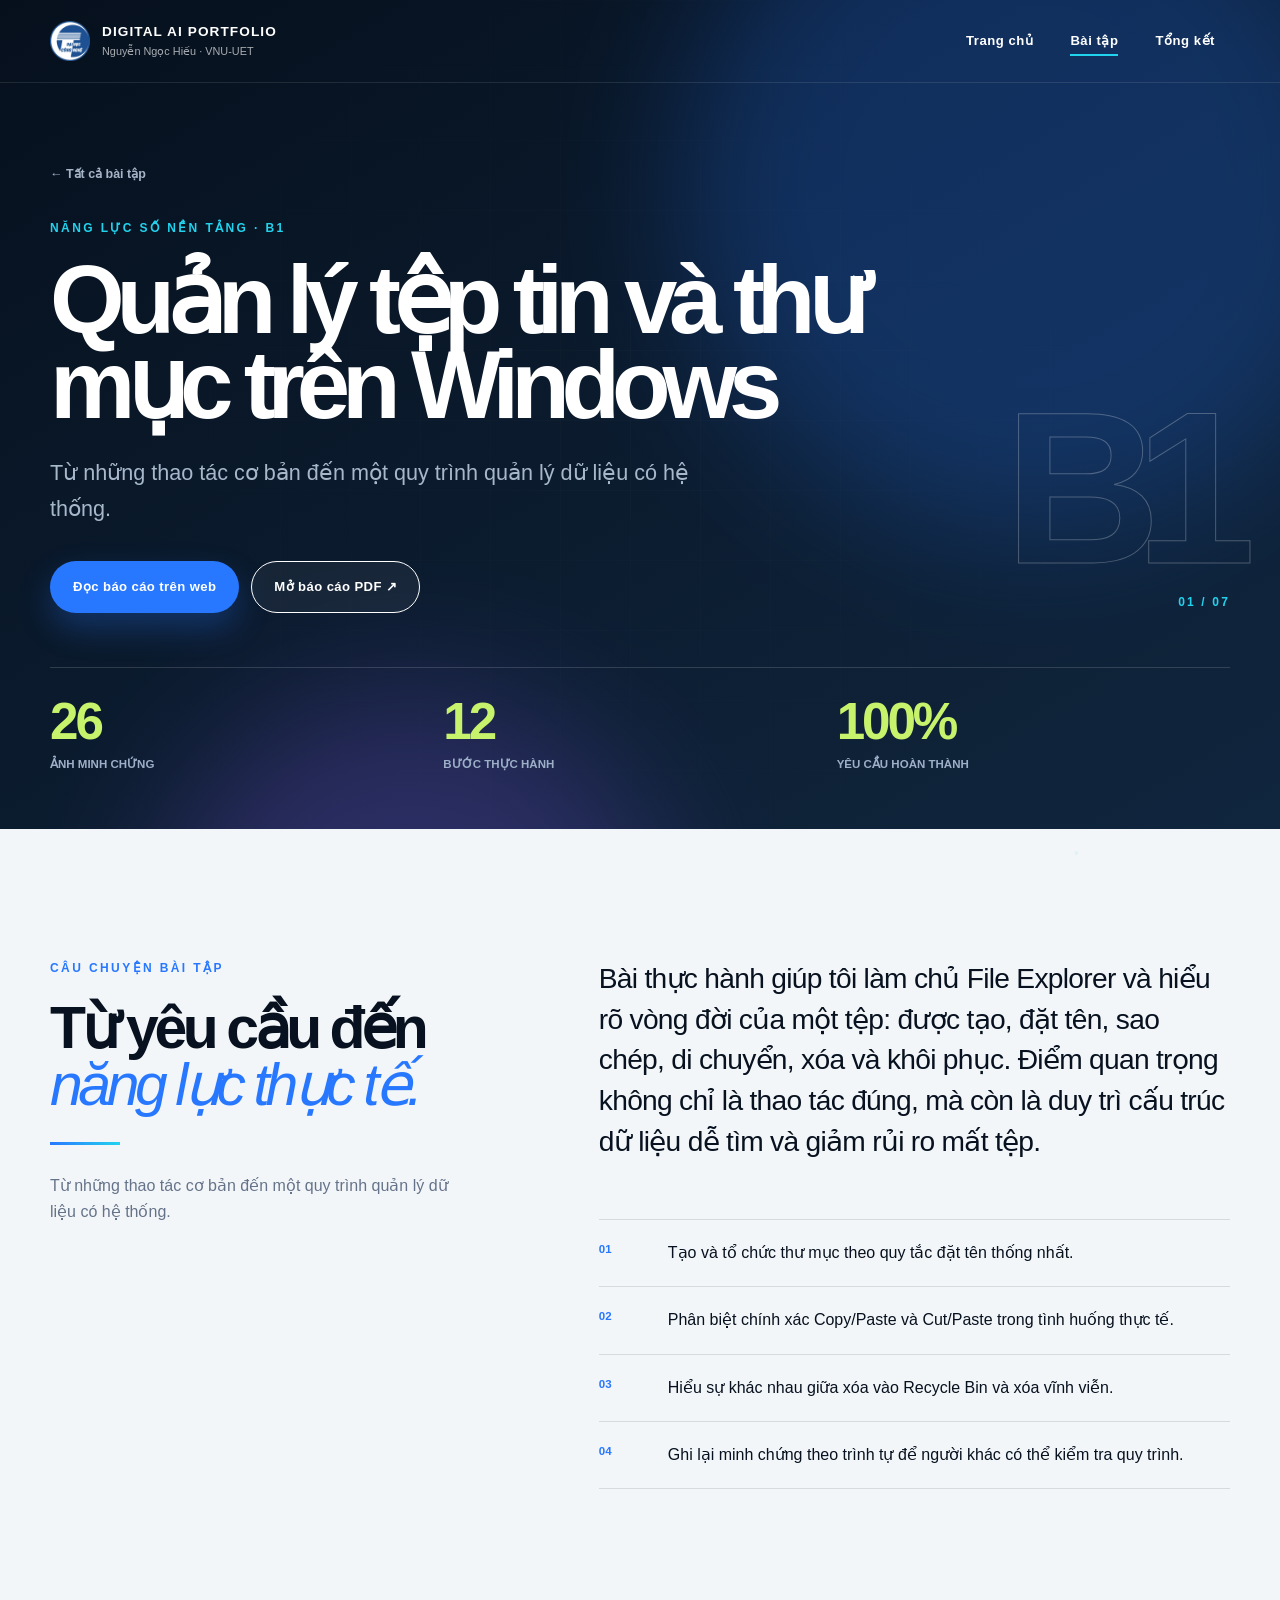
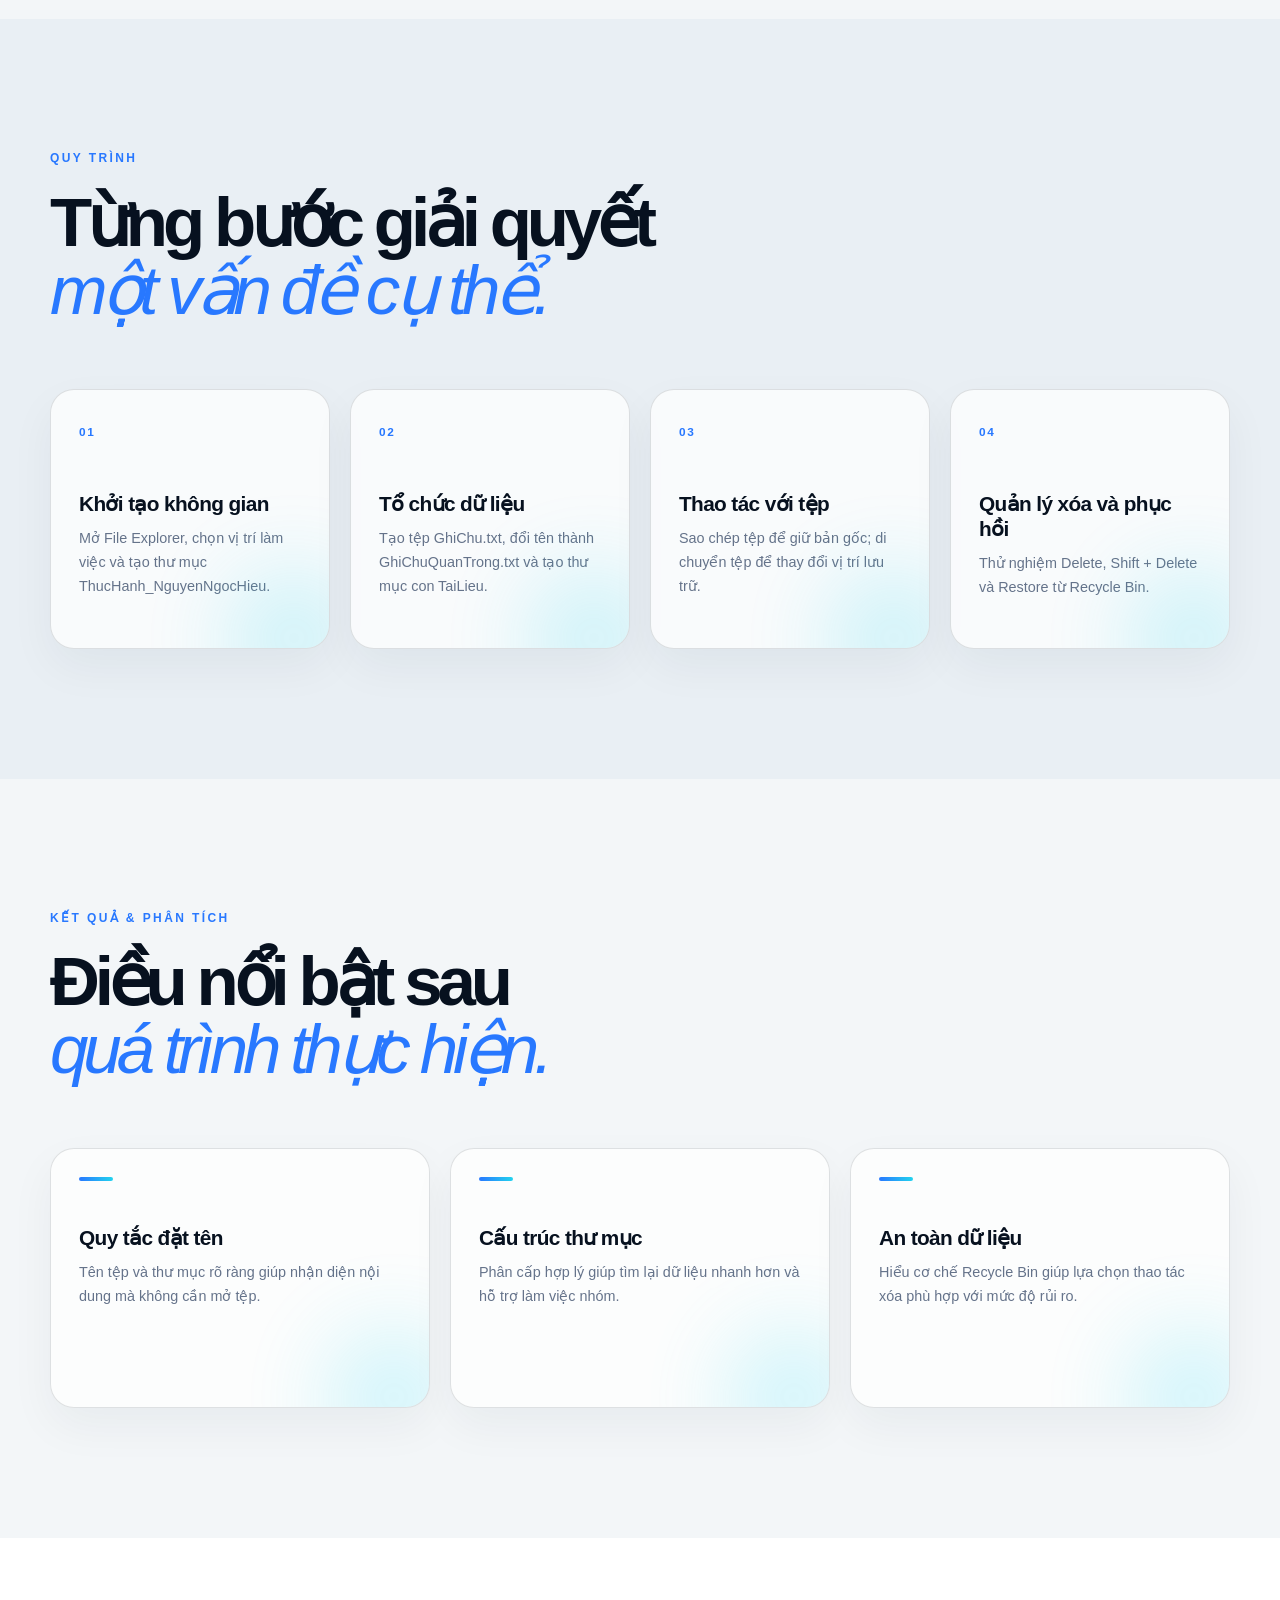
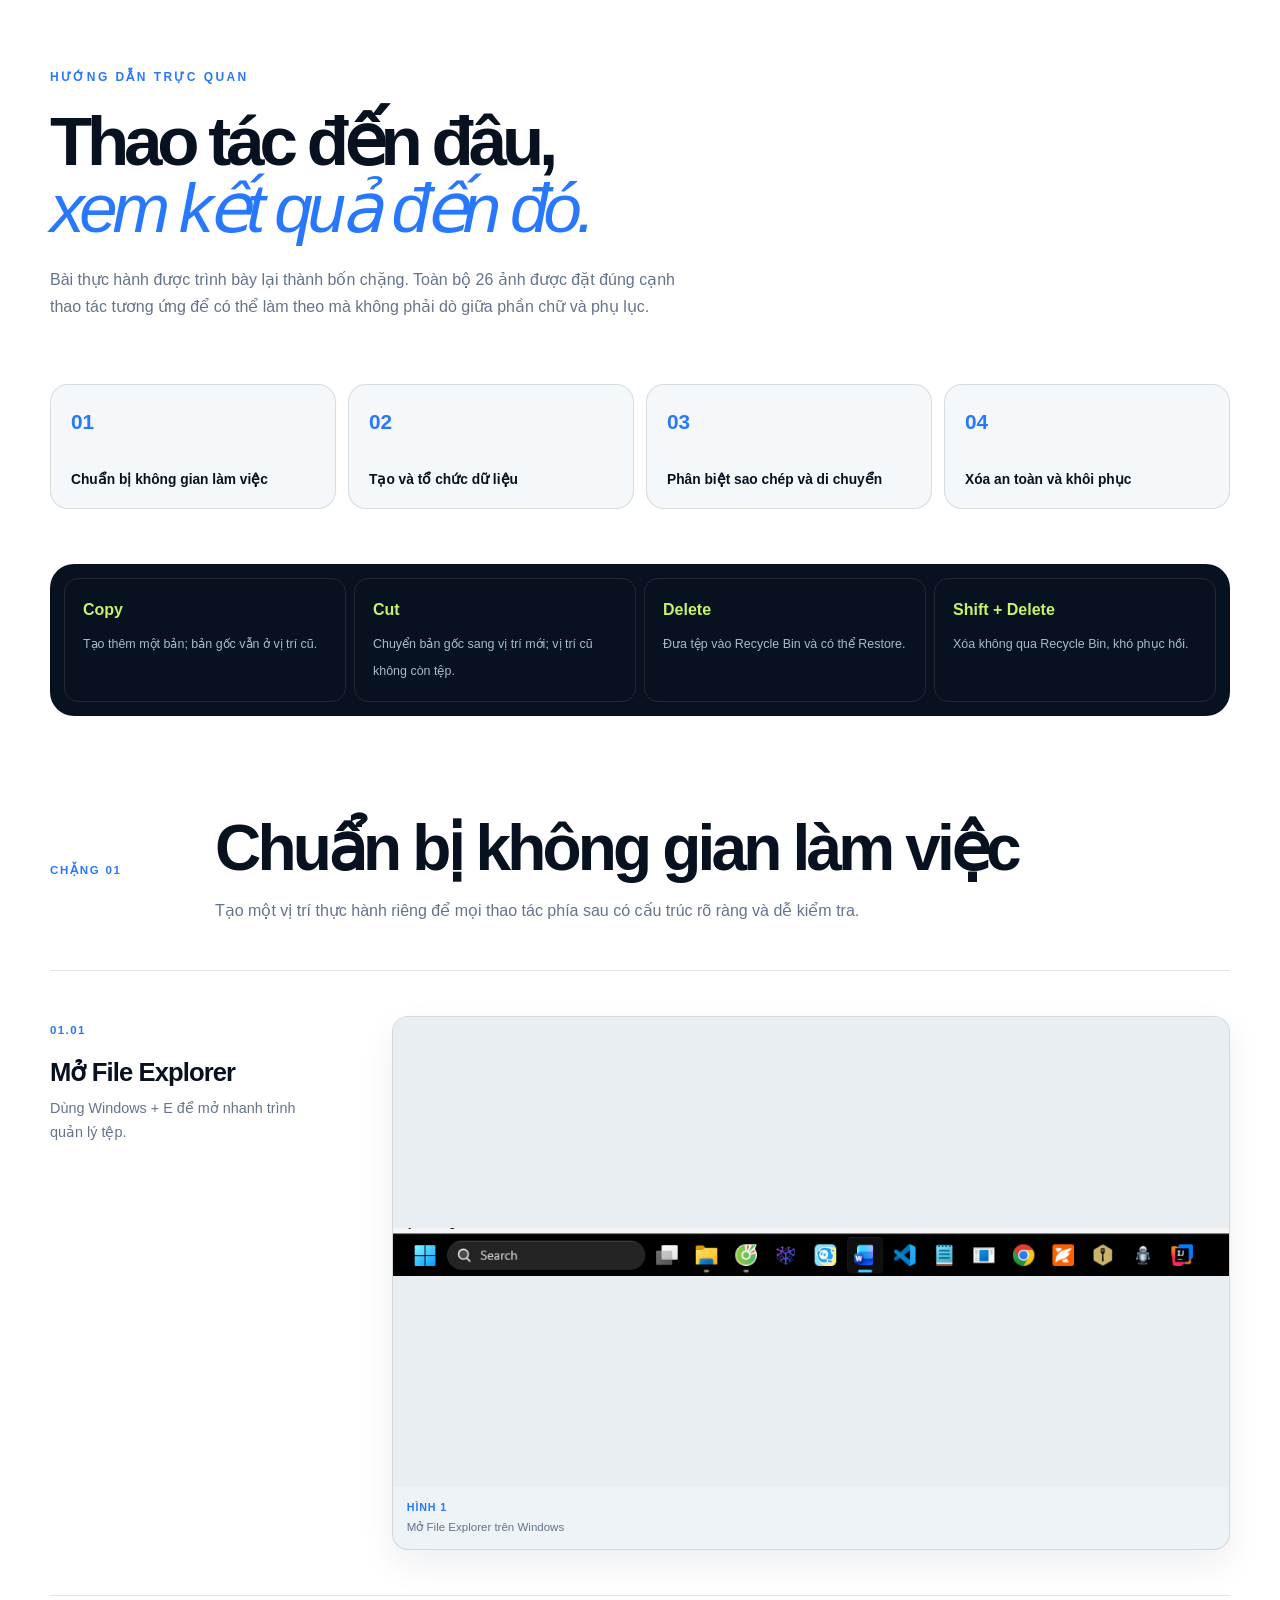
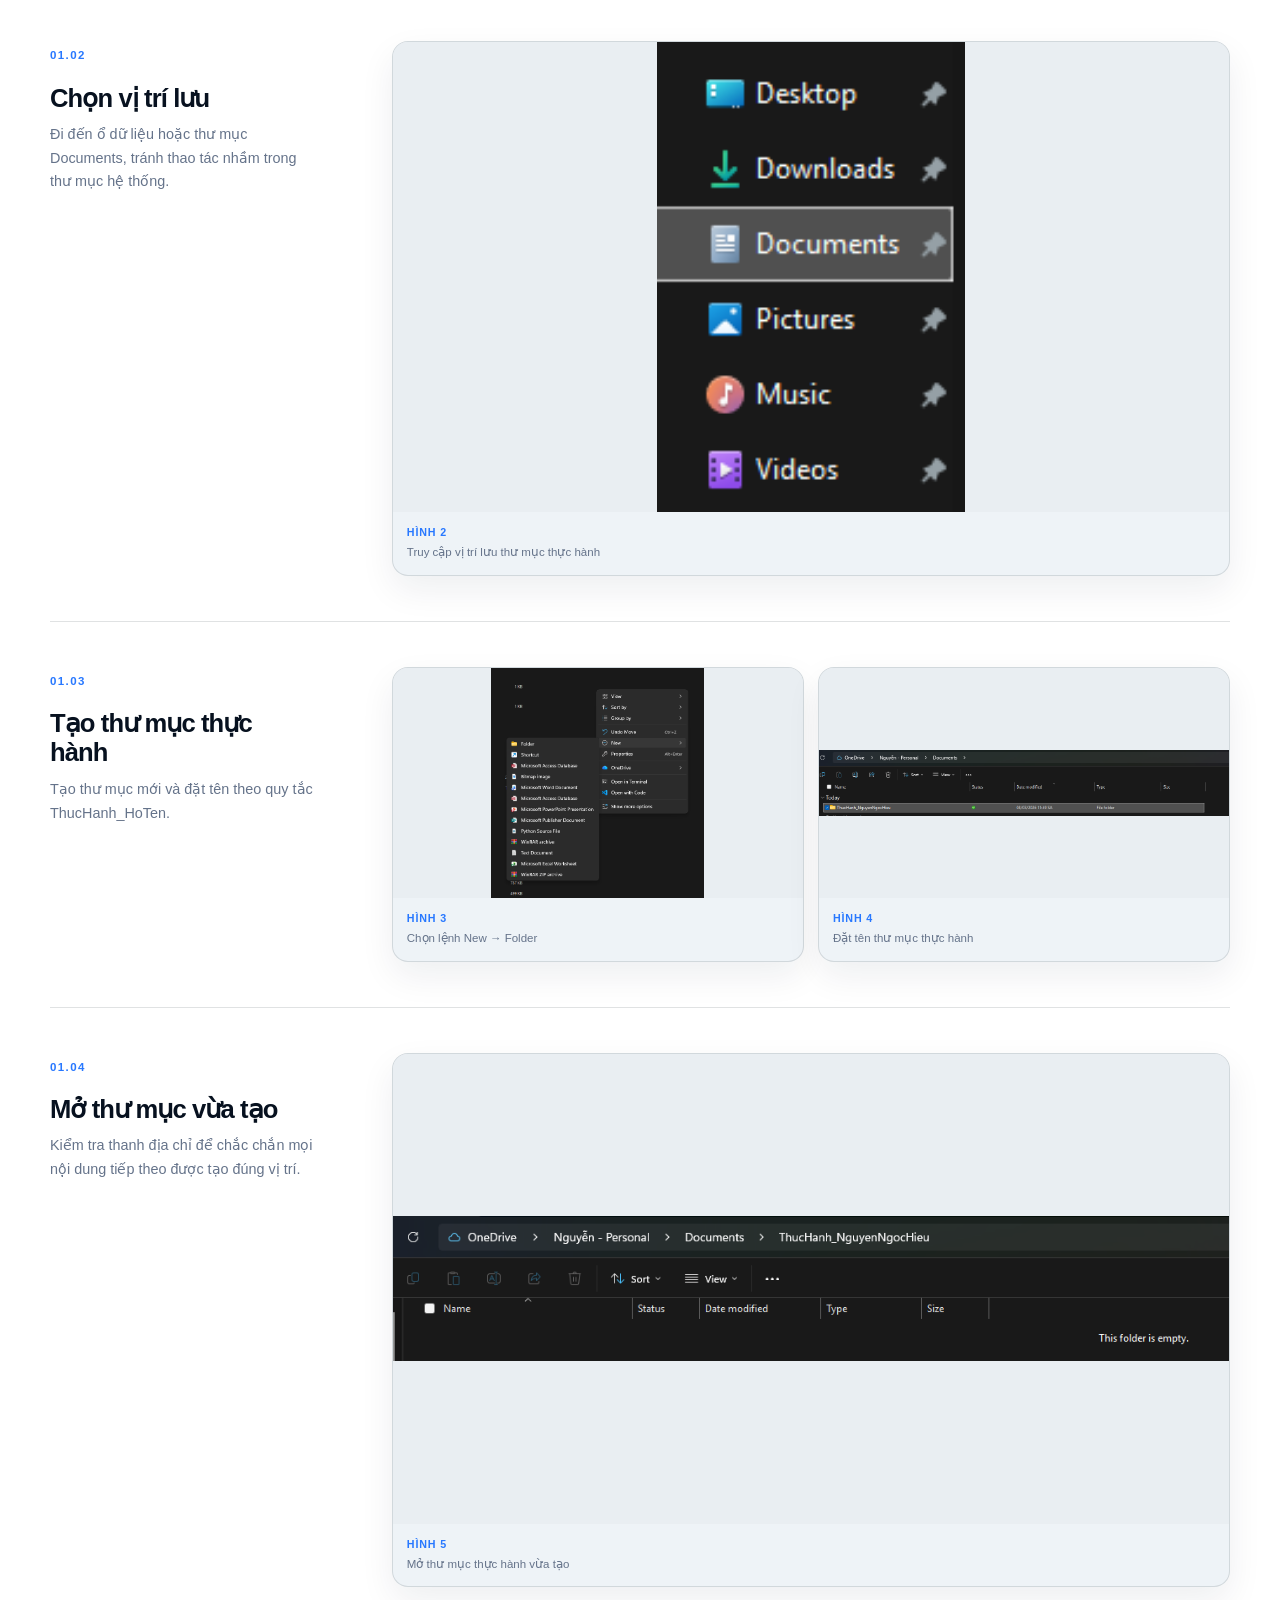
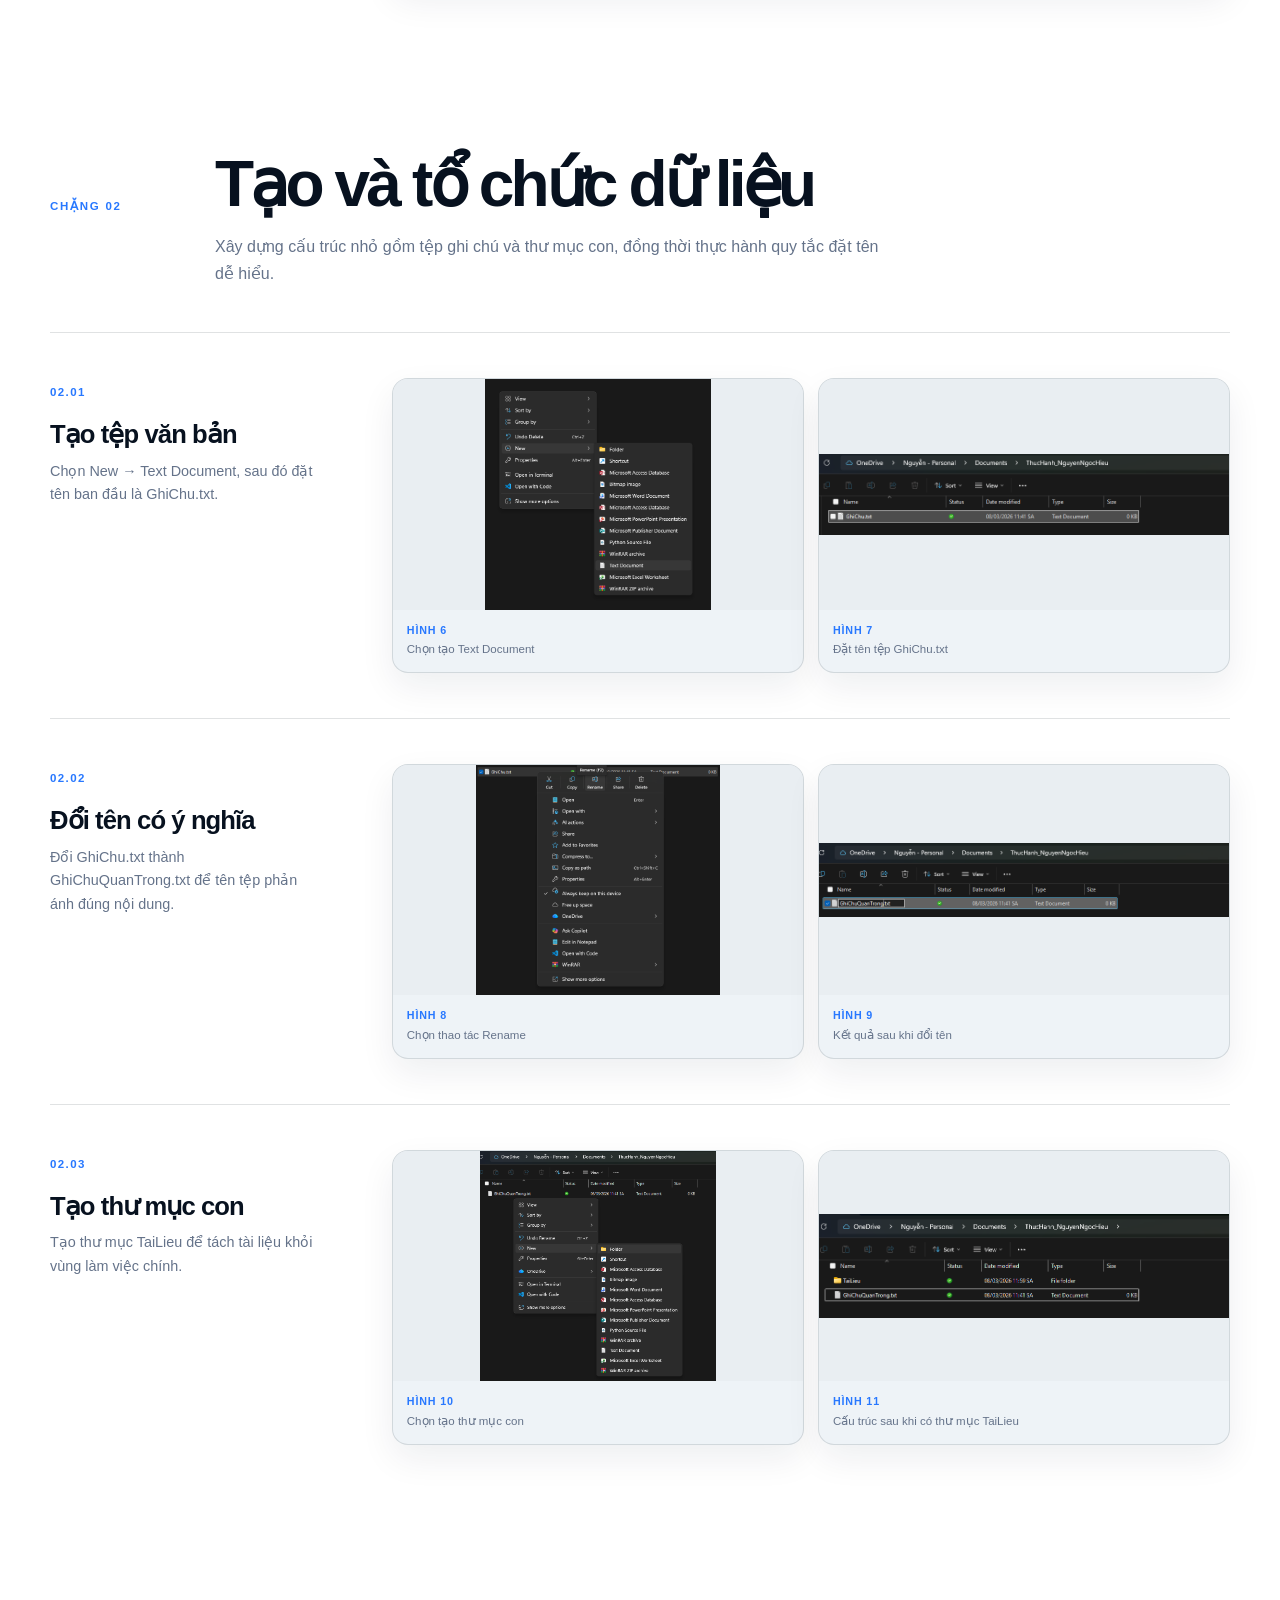
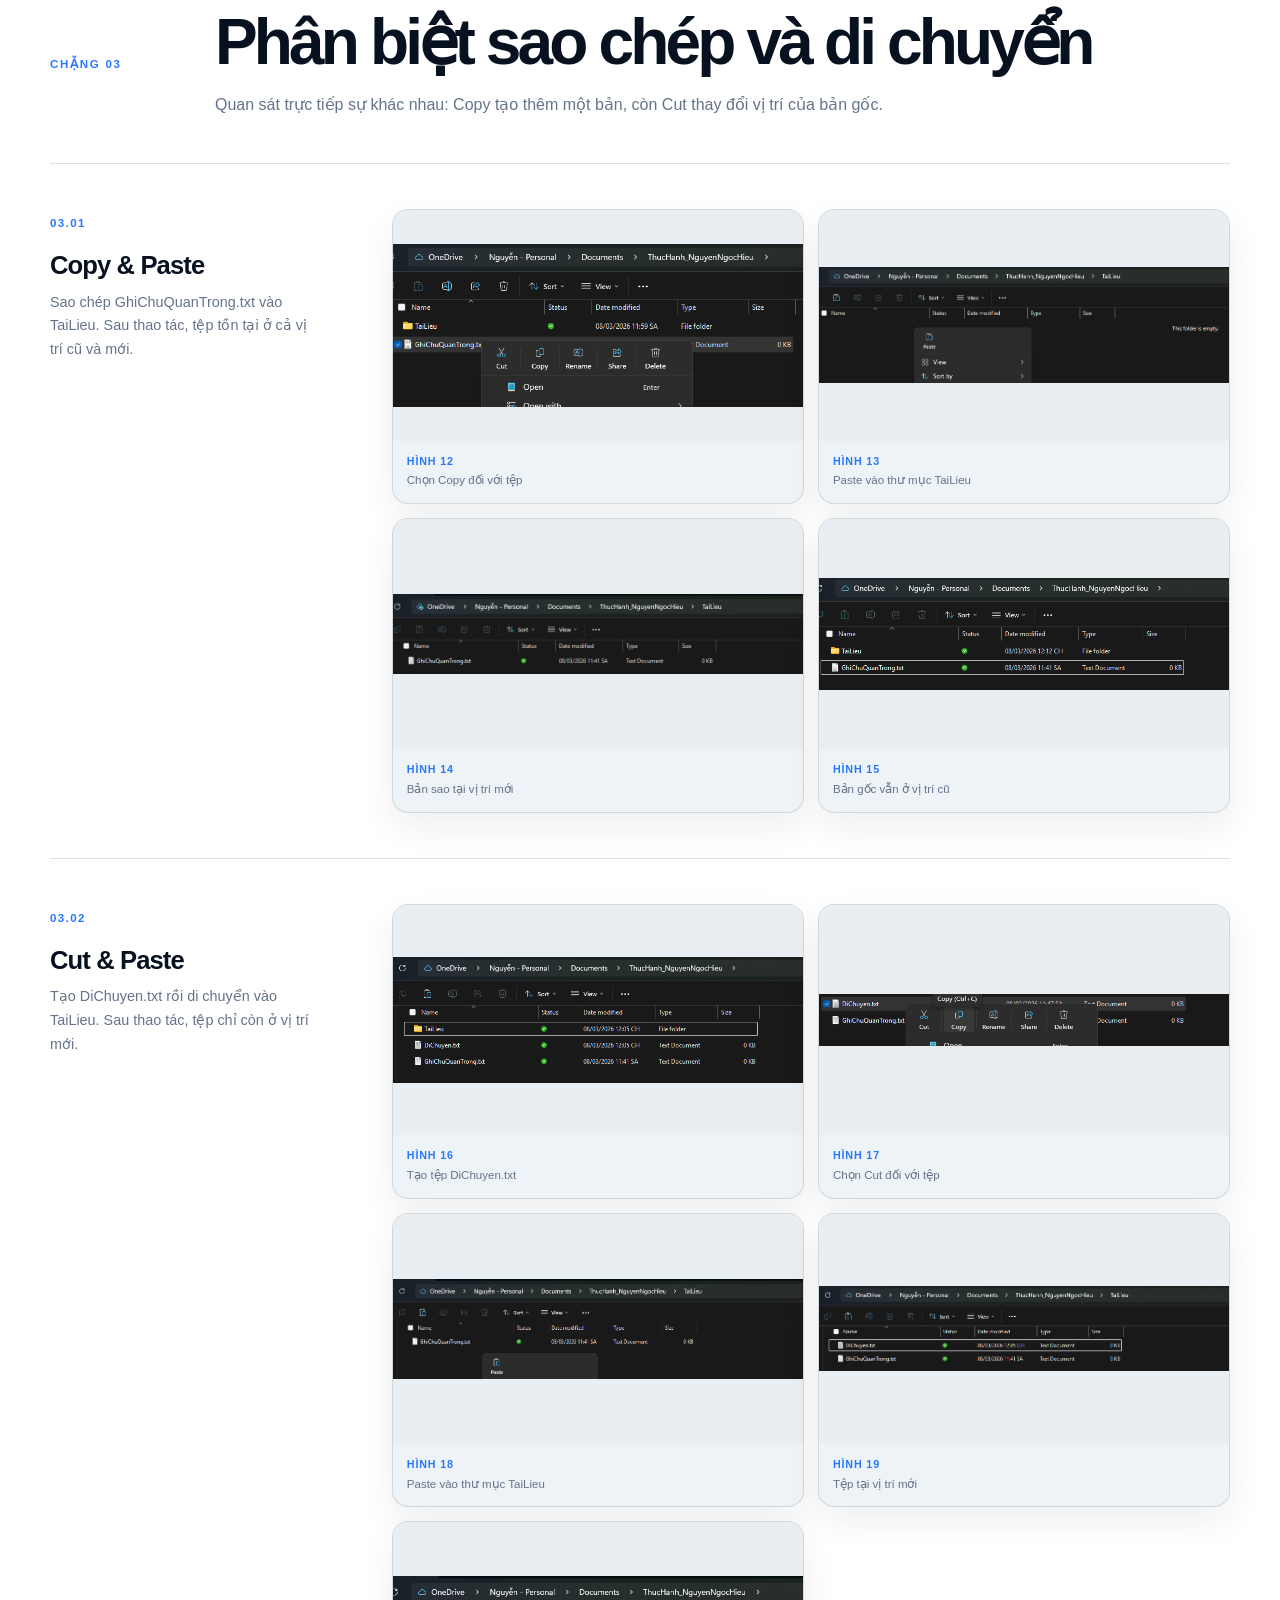
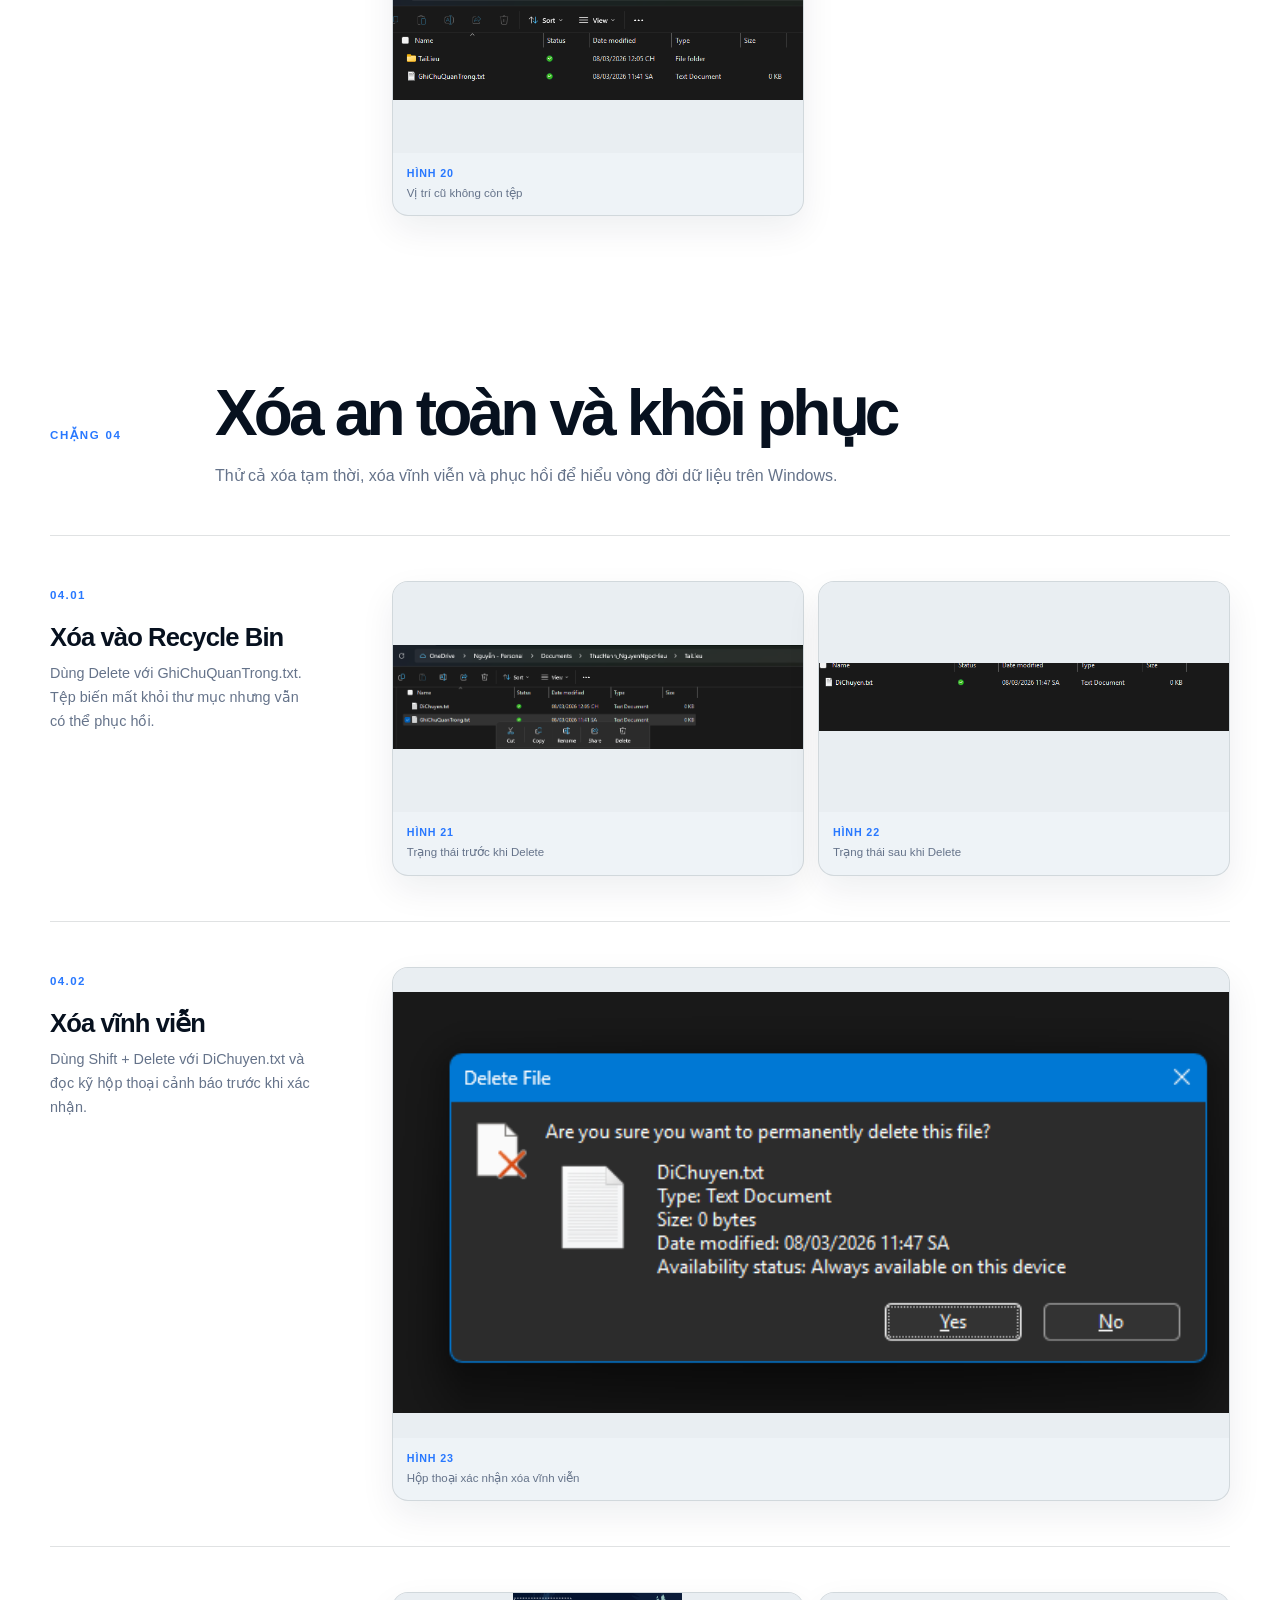
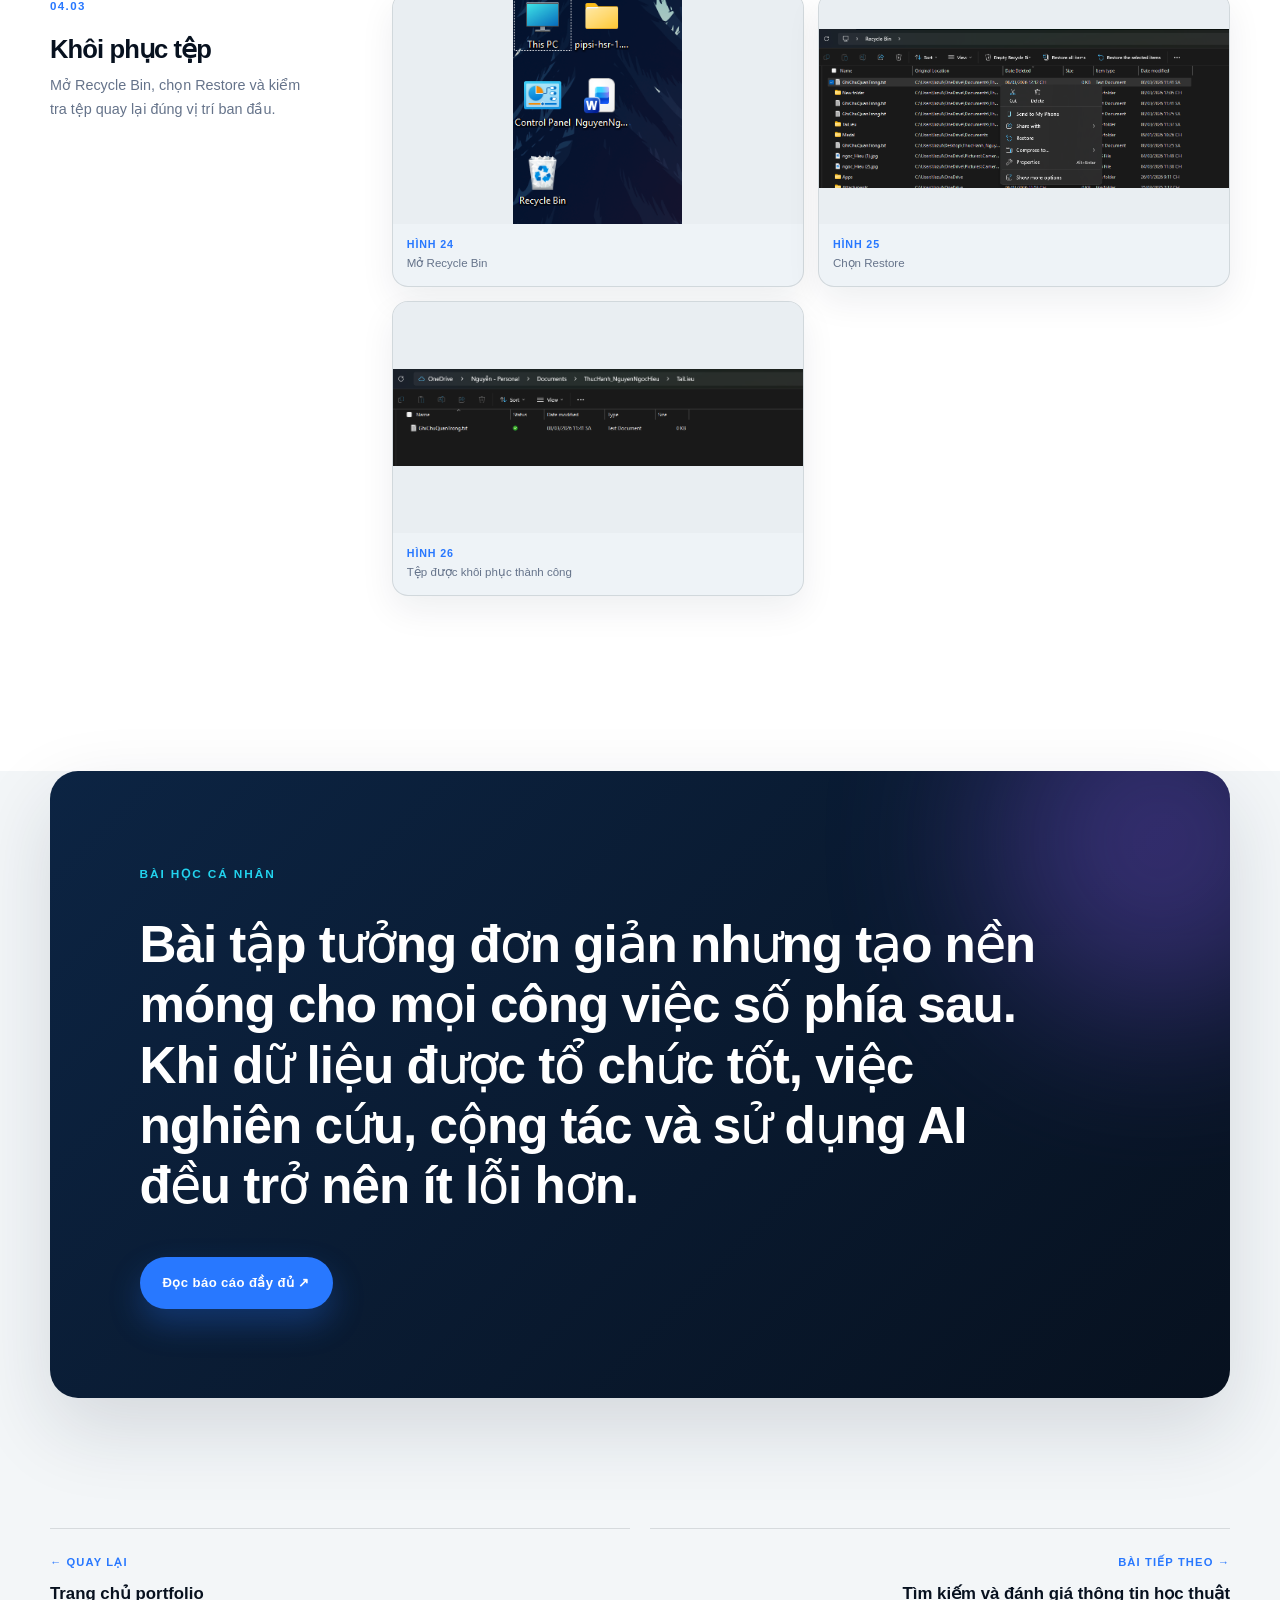
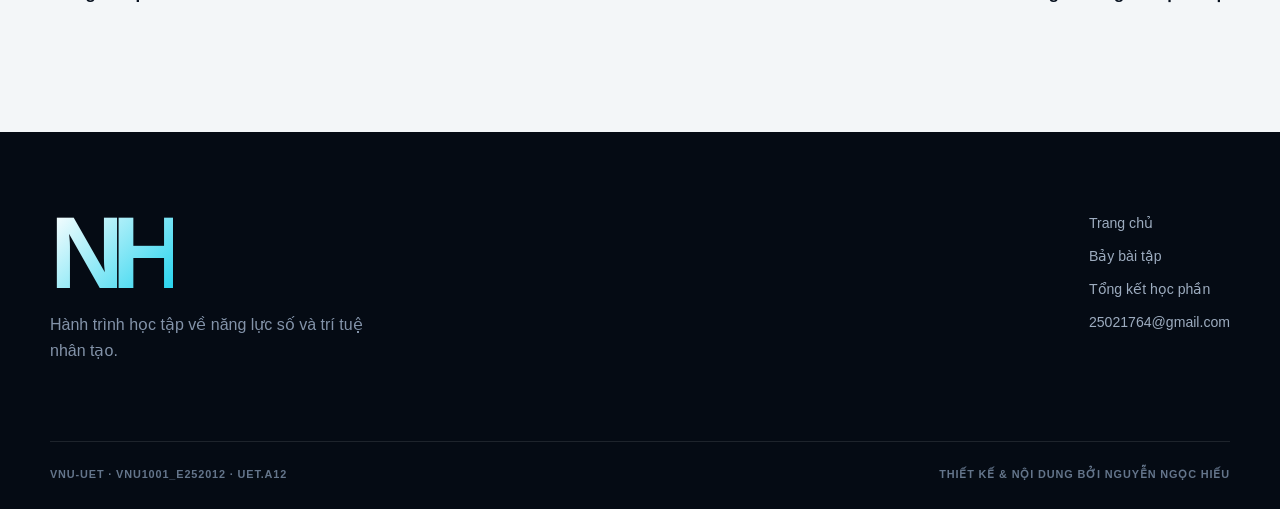
==== commit 5e80fef3: "fix lỗi" ====
--- a/pages/b1.html
+++ b/pages/b1.html
@@ -62,7 +62,7 @@
         <div class="tutorial-flow"><section class="tutorial-stage" id="chang-1"><div class="tutorial-stage-head reveal"><span>Chặng 01</span><h2>Chuẩn bị không gian làm việc</h2><p>Tạo một vị trí thực hành riêng để mọi thao tác phía sau có cấu trúc rõ ràng và dễ kiểm tra.</p></div><article class="tutorial-step reveal"><div class="tutorial-copy"><span>01.01</span><h3>Mở File Explorer</h3><p>Dùng Windows + E để mở nhanh trình quản lý tệp.</p></div><div class="tutorial-images"><button class="tutorial-image" data-src="../assets/b1/image1.png" data-caption="Hình 1. Mở File Explorer trên Windows"><img src="../assets/b1/image1.png" alt="Hình 1. Mở File Explorer trên Windows" loading="lazy"><span>Hình 1</span><small>Mở File Explorer trên Windows</small></button></div></article><article class="tutorial-step reveal"><div class="tutorial-copy"><span>01.02</span><h3>Chọn vị trí lưu</h3><p>Đi đến ổ dữ liệu hoặc thư mục Documents, tránh thao tác nhầm trong thư mục hệ thống.</p></div><div class="tutorial-images"><button class="tutorial-image" data-src="../assets/b1/image2.png" data-caption="Hình 2. Truy cập vị trí lưu thư mục thực hành"><img src="../assets/b1/image2.png" alt="Hình 2. Truy cập vị trí lưu thư mục thực hành" loading="lazy"><span>Hình 2</span><small>Truy cập vị trí lưu thư mục thực hành</small></button></div></article><article class="tutorial-step reveal"><div class="tutorial-copy"><span>01.03</span><h3>Tạo thư mục thực hành</h3><p>Tạo thư mục mới và đặt tên theo quy tắc ThucHanh_HoTen.</p></div><div class="tutorial-images"><button class="tutorial-image" data-src="../assets/b1/image3.png" data-caption="Hình 3. Chọn lệnh New → Folder"><img src="../assets/b1/image3.png" alt="Hình 3. Chọn lệnh New → Folder" loading="lazy"><span>Hình 3</span><small>Chọn lệnh New → Folder</small></button><button class="tutorial-image" data-src="../assets/b1/image4.png" data-caption="Hình 4. Đặt tên thư mục thực hành"><img src="../assets/b1/image4.png" alt="Hình 4. Đặt tên thư mục thực hành" loading="lazy"><span>Hình 4</span><small>Đặt tên thư mục thực hành</small></button></div></article><article class="tutorial-step reveal"><div class="tutorial-copy"><span>01.04</span><h3>Mở thư mục vừa tạo</h3><p>Kiểm tra thanh địa chỉ để chắc chắn mọi nội dung tiếp theo được tạo đúng vị trí.</p></div><div class="tutorial-images"><button class="tutorial-image" data-src="../assets/b1/image5.png" data-caption="Hình 5. Mở thư mục thực hành vừa tạo"><img src="../assets/b1/image5.png" alt="Hình 5. Mở thư mục thực hành vừa tạo" loading="lazy"><span>Hình 5</span><small>Mở thư mục thực hành vừa tạo</small></button></div></article></section><section class="tutorial-stage" id="chang-2"><div class="tutorial-stage-head reveal"><span>Chặng 02</span><h2>Tạo và tổ chức dữ liệu</h2><p>Xây dựng cấu trúc nhỏ gồm tệp ghi chú và thư mục con, đồng thời thực hành quy tắc đặt tên dễ hiểu.</p></div><article class="tutorial-step reveal"><div class="tutorial-copy"><span>02.01</span><h3>Tạo tệp văn bản</h3><p>Chọn New → Text Document, sau đó đặt tên ban đầu là GhiChu.txt.</p></div><div class="tutorial-images"><button class="tutorial-image" data-src="../assets/b1/image6.png" data-caption="Hình 6. Chọn tạo Text Document"><img src="../assets/b1/image6.png" alt="Hình 6. Chọn tạo Text Document" loading="lazy"><span>Hình 6</span><small>Chọn tạo Text Document</small></button><button class="tutorial-image" data-src="../assets/b1/image7.png" data-caption="Hình 7. Đặt tên tệp GhiChu.txt"><img src="../assets/b1/image7.png" alt="Hình 7. Đặt tên tệp GhiChu.txt" loading="lazy"><span>Hình 7</span><small>Đặt tên tệp GhiChu.txt</small></button></div></article><article class="tutorial-step reveal"><div class="tutorial-copy"><span>02.02</span><h3>Đổi tên có ý nghĩa</h3><p>Đổi GhiChu.txt thành GhiChuQuanTrong.txt để tên tệp phản ánh đúng nội dung.</p></div><div class="tutorial-images"><button class="tutorial-image" data-src="../assets/b1/image8.png" data-caption="Hình 8. Chọn thao tác Rename"><img src="../assets/b1/image8.png" alt="Hình 8. Chọn thao tác Rename" loading="lazy"><span>Hình 8</span><small>Chọn thao tác Rename</small></button><button class="tutorial-image" data-src="../assets/b1/image9.png" data-caption="Hình 9. Kết quả sau khi đổi tên"><img src="../assets/b1/image9.png" alt="Hình 9. Kết quả sau khi đổi tên" loading="lazy"><span>Hình 9</span><small>Kết quả sau khi đổi tên</small></button></div></article><article class="tutorial-step reveal"><div class="tutorial-copy"><span>02.03</span><h3>Tạo thư mục con</h3><p>Tạo thư mục TaiLieu để tách tài liệu khỏi vùng làm việc chính.</p></div><div class="tutorial-images"><button class="tutorial-image" data-src="../assets/b1/image10.png" data-caption="Hình 10. Chọn tạo thư mục con"><img src="../assets/b1/image10.png" alt="Hình 10. Chọn tạo thư mục con" loading="lazy"><span>Hình 10</span><small>Chọn tạo thư mục con</small></button><button class="tutorial-image" data-src="../assets/b1/image11.png" data-caption="Hình 11. Cấu trúc sau khi có thư mục TaiLieu"><img src="../assets/b1/image11.png" alt="Hình 11. Cấu trúc sau khi có thư mục TaiLieu" loading="lazy"><span>Hình 11</span><small>Cấu trúc sau khi có thư mục TaiLieu</small></button></div></article></section><section class="tutorial-stage" id="chang-3"><div class="tutorial-stage-head reveal"><span>Chặng 03</span><h2>Phân biệt sao chép và di chuyển</h2><p>Quan sát trực tiếp sự khác nhau: Copy tạo thêm một bản, còn Cut thay đổi vị trí của bản gốc.</p></div><article class="tutorial-step reveal"><div class="tutorial-copy"><span>03.01</span><h3>Copy &amp; Paste</h3><p>Sao chép GhiChuQuanTrong.txt vào TaiLieu. Sau thao tác, tệp tồn tại ở cả vị trí cũ và mới.</p></div><div class="tutorial-images"><button class="tutorial-image" data-src="../assets/b1/image12.png" data-caption="Hình 12. Chọn Copy đối với tệp"><img src="../assets/b1/image12.png" alt="Hình 12. Chọn Copy đối với tệp" loading="lazy"><span>Hình 12</span><small>Chọn Copy đối với tệp</small></button><button class="tutorial-image" data-src="../assets/b1/image13.png" data-caption="Hình 13. Paste vào thư mục TaiLieu"><img src="../assets/b1/image13.png" alt="Hình 13. Paste vào thư mục TaiLieu" loading="lazy"><span>Hình 13</span><small>Paste vào thư mục TaiLieu</small></button><button class="tutorial-image" data-src="../assets/b1/image14.png" data-caption="Hình 14. Bản sao tại vị trí mới"><img src="../assets/b1/image14.png" alt="Hình 14. Bản sao tại vị trí mới" loading="lazy"><span>Hình 14</span><small>Bản sao tại vị trí mới</small></button><button class="tutorial-image" data-src="../assets/b1/image15.png" data-caption="Hình 15. Bản gốc vẫn ở vị trí cũ"><img src="../assets/b1/image15.png" alt="Hình 15. Bản gốc vẫn ở vị trí cũ" loading="lazy"><span>Hình 15</span><small>Bản gốc vẫn ở vị trí cũ</small></button></div></article><article class="tutorial-step reveal"><div class="tutorial-copy"><span>03.02</span><h3>Cut &amp; Paste</h3><p>Tạo DiChuyen.txt rồi di chuyển vào TaiLieu. Sau thao tác, tệp chỉ còn ở vị trí mới.</p></div><div class="tutorial-images"><button class="tutorial-image" data-src="../assets/b1/image16.png" data-caption="Hình 16. Tạo tệp DiChuyen.txt"><img src="../assets/b1/image16.png" alt="Hình 16. Tạo tệp DiChuyen.txt" loading="lazy"><span>Hình 16</span><small>Tạo tệp DiChuyen.txt</small></button><button class="tutorial-image" data-src="../assets/b1/image17.png" data-caption="Hình 17. Chọn Cut đối với tệp"><img src="../assets/b1/image17.png" alt="Hình 17. Chọn Cut đối với tệp" loading="lazy"><span>Hình 17</span><small>Chọn Cut đối với tệp</small></button><button class="tutorial-image" data-src="../assets/b1/image18.png" data-caption="Hình 18. Paste vào thư mục TaiLieu"><img src="../assets/b1/image18.png" alt="Hình 18. Paste vào thư mục TaiLieu" loading="lazy"><span>Hình 18</span><small>Paste vào thư mục TaiLieu</small></button><button class="tutorial-image" data-src="../assets/b1/image19.png" data-caption="Hình 19. Tệp tại vị trí mới"><img src="../assets/b1/image19.png" alt="Hình 19. Tệp tại vị trí mới" loading="lazy"><span>Hình 19</span><small>Tệp tại vị trí mới</small></button><button class="tutorial-image" data-src="../assets/b1/image20.png" data-caption="Hình 20. Vị trí cũ không còn tệp"><img src="../assets/b1/image20.png" alt="Hình 20. Vị trí cũ không còn tệp" loading="lazy"><span>Hình 20</span><small>Vị trí cũ không còn tệp</small></button></div></article></section><section class="tutorial-stage" id="chang-4"><div class="tutorial-stage-head reveal"><span>Chặng 04</span><h2>Xóa an toàn và khôi phục</h2><p>Thử cả xóa tạm thời, xóa vĩnh viễn và phục hồi để hiểu vòng đời dữ liệu trên Windows.</p></div><article class="tutorial-step reveal"><div class="tutorial-copy"><span>04.01</span><h3>Xóa vào Recycle Bin</h3><p>Dùng Delete với GhiChuQuanTrong.txt. Tệp biến mất khỏi thư mục nhưng vẫn có thể phục hồi.</p></div><div class="tutorial-images"><button class="tutorial-image" data-src="../assets/b1/image21.png" data-caption="Hình 21. Trạng thái trước khi Delete"><img src="../assets/b1/image21.png" alt="Hình 21. Trạng thái trước khi Delete" loading="lazy"><span>Hình 21</span><small>Trạng thái trước khi Delete</small></button><button class="tutorial-image" data-src="../assets/b1/image22.png" data-caption="Hình 22. Trạng thái sau khi Delete"><img src="../assets/b1/image22.png" alt="Hình 22. Trạng thái sau khi Delete" loading="lazy"><span>Hình 22</span><small>Trạng thái sau khi Delete</small></button></div></article><article class="tutorial-step reveal"><div class="tutorial-copy"><span>04.02</span><h3>Xóa vĩnh viễn</h3><p>Dùng Shift + Delete với DiChuyen.txt và đọc kỹ hộp thoại cảnh báo trước khi xác nhận.</p></div><div class="tutorial-images"><button class="tutorial-image" data-src="../assets/b1/image23.png" data-caption="Hình 23. Hộp thoại xác nhận xóa vĩnh viễn"><img src="../assets/b1/image23.png" alt="Hình 23. Hộp thoại xác nhận xóa vĩnh viễn" loading="lazy"><span>Hình 23</span><small>Hộp thoại xác nhận xóa vĩnh viễn</small></button></div></article><article class="tutorial-step reveal"><div class="tutorial-copy"><span>04.03</span><h3>Khôi phục tệp</h3><p>Mở Recycle Bin, chọn Restore và kiểm tra tệp quay lại đúng vị trí ban đầu.</p></div><div class="tutorial-images"><button class="tutorial-image" data-src="../assets/b1/image24.png" data-caption="Hình 24. Mở Recycle Bin"><img src="../assets/b1/image24.png" alt="Hình 24. Mở Recycle Bin" loading="lazy"><span>Hình 24</span><small>Mở Recycle Bin</small></button><button class="tutorial-image" data-src="../assets/b1/image25.png" data-caption="Hình 25. Chọn Restore"><img src="../assets/b1/image25.png" alt="Hình 25. Chọn Restore" loading="lazy"><span>Hình 25</span><small>Chọn Restore</small></button><button class="tutorial-image" data-src="../assets/b1/image26.png" data-caption="Hình 26. Tệp được khôi phục thành công"><img src="../assets/b1/image26.png" alt="Hình 26. Tệp được khôi phục thành công" loading="lazy"><span>Hình 26</span><small>Tệp được khôi phục thành công</small></button></div></article></section></div>
       </div>
     </section>
-    <section class="content-section lesson-section"><div class="shell lesson-card reveal"><span>Bài học cá nhân</span><blockquote>Bài tập tưởng đơn giản nhưng tạo nền móng cho mọi công việc số phía sau. Khi dữ liệu được tổ chức tốt, việc nghiên cứu, cộng tác và sử dụng AI đều trở nên ít lỗi hơn.</blockquote><a class="button primary magnetic" href="../deliverables/Google-Drive-PDF/B1_Quan-ly-tep-va-thu-muc.pdf" target="_blank" rel="noopener">Đọc báo cáo đầy đủ ↗</a></div></section>
+    <section class="content-section lesson-section" id="bai-hoc"><div class="shell lesson-card reveal"><span>Bài học cá nhân</span><blockquote>Bài tập tưởng đơn giản nhưng tạo nền móng cho mọi công việc số phía sau. Khi dữ liệu được tổ chức tốt, việc nghiên cứu, cộng tác và sử dụng AI đều trở nên ít lỗi hơn.</blockquote><a class="button primary magnetic" href="../deliverables/Google-Drive-PDF/B1_Quan-ly-tep-va-thu-muc.pdf" target="_blank" rel="noopener">Đọc báo cáo đầy đủ ↗</a></div></section>
     <nav class="case-pagination shell"><a href="../index.html"><span>← Quay lại</span><strong>Trang chủ portfolio</strong></a><a class="next" href="b2.html"><span>Bài tiếp theo →</span><strong>Tìm kiếm và đánh giá thông tin học thuật</strong></a></nav>
     </main>
 
--- a/portfolio.css
+++ b/portfolio.css
@@ -30,7 +30,7 @@
 a { color: inherit; text-decoration: none; }
 img { display: block; max-width: 100%; }
 button { color: inherit; font: inherit; }
-em { color: var(--blue); font-family: Georgia, "Times New Roman", serif; font-weight: 500; }
+em { color: var(--blue); font-family: inherit; font-style: italic; font-weight: 520; }
 .shell { width: min(1180px, calc(100% - 48px)); margin-inline: auto; }
 .content-section { position: relative; padding: 130px 0; }
 .tint-section { background: #e9eff4; }
@@ -522,7 +522,7 @@
 .lesson-card::after { position: absolute; top: -100px; right: -100px; width: 340px; height: 340px; border-radius: 50%; content: ""; background: var(--violet); filter: blur(85px); opacity: .35; }
 .lesson-card > * { position: relative; z-index: 1; }
 .lesson-card > span { color: var(--cyan); font-size: .74rem; font-weight: 850; letter-spacing: .16em; text-transform: uppercase; }
-.lesson-card blockquote { max-width: 900px; margin: 28px 0 40px; font-family: Georgia, serif; font-size: clamp(1.8rem, 4vw, 3.9rem); line-height: 1.15; letter-spacing: -.045em; }
+.lesson-card blockquote { max-width: 900px; margin: 28px 0 40px; font-family: "Segoe UI", "Helvetica Neue", Arial, sans-serif; font-size: clamp(1.8rem, 4vw, 3.9rem); font-weight: 560; line-height: 1.18; letter-spacing: -.02em; }
 .case-pagination { display: grid; padding: 0 0 100px; grid-template-columns: 1fr 1fr; gap: 20px; }
 .case-pagination a { display: grid; gap: 8px; padding: 24px 0; border-top: 1px solid var(--line); }
 .case-pagination a.next { text-align: right; }
@@ -551,7 +551,7 @@
 .change-grid p { margin: 0; color: var(--muted); }
 .reflection-quote { max-width: 1000px; text-align: center; }
 .reflection-quote span { color: var(--cyan); font-size: .74rem; font-weight: 850; letter-spacing: .18em; text-transform: uppercase; }
-.reflection-quote blockquote { margin: 35px 0 0; font-family: Georgia, serif; font-size: clamp(2rem, 5.5vw, 5.5rem); line-height: 1.1; letter-spacing: -.05em; }
+.reflection-quote blockquote { margin: 35px 0 0; font-family: "Segoe UI", "Helvetica Neue", Arial, sans-serif; font-size: clamp(2rem, 5.5vw, 5.5rem); font-weight: 560; line-height: 1.12; letter-spacing: -.025em; }
 .future-grid { display: grid; grid-template-columns: 1fr 1fr; gap: 9vw; }
 .final-note { text-align: center; background: var(--white); }
 .final-note .shell { max-width: 1050px; }
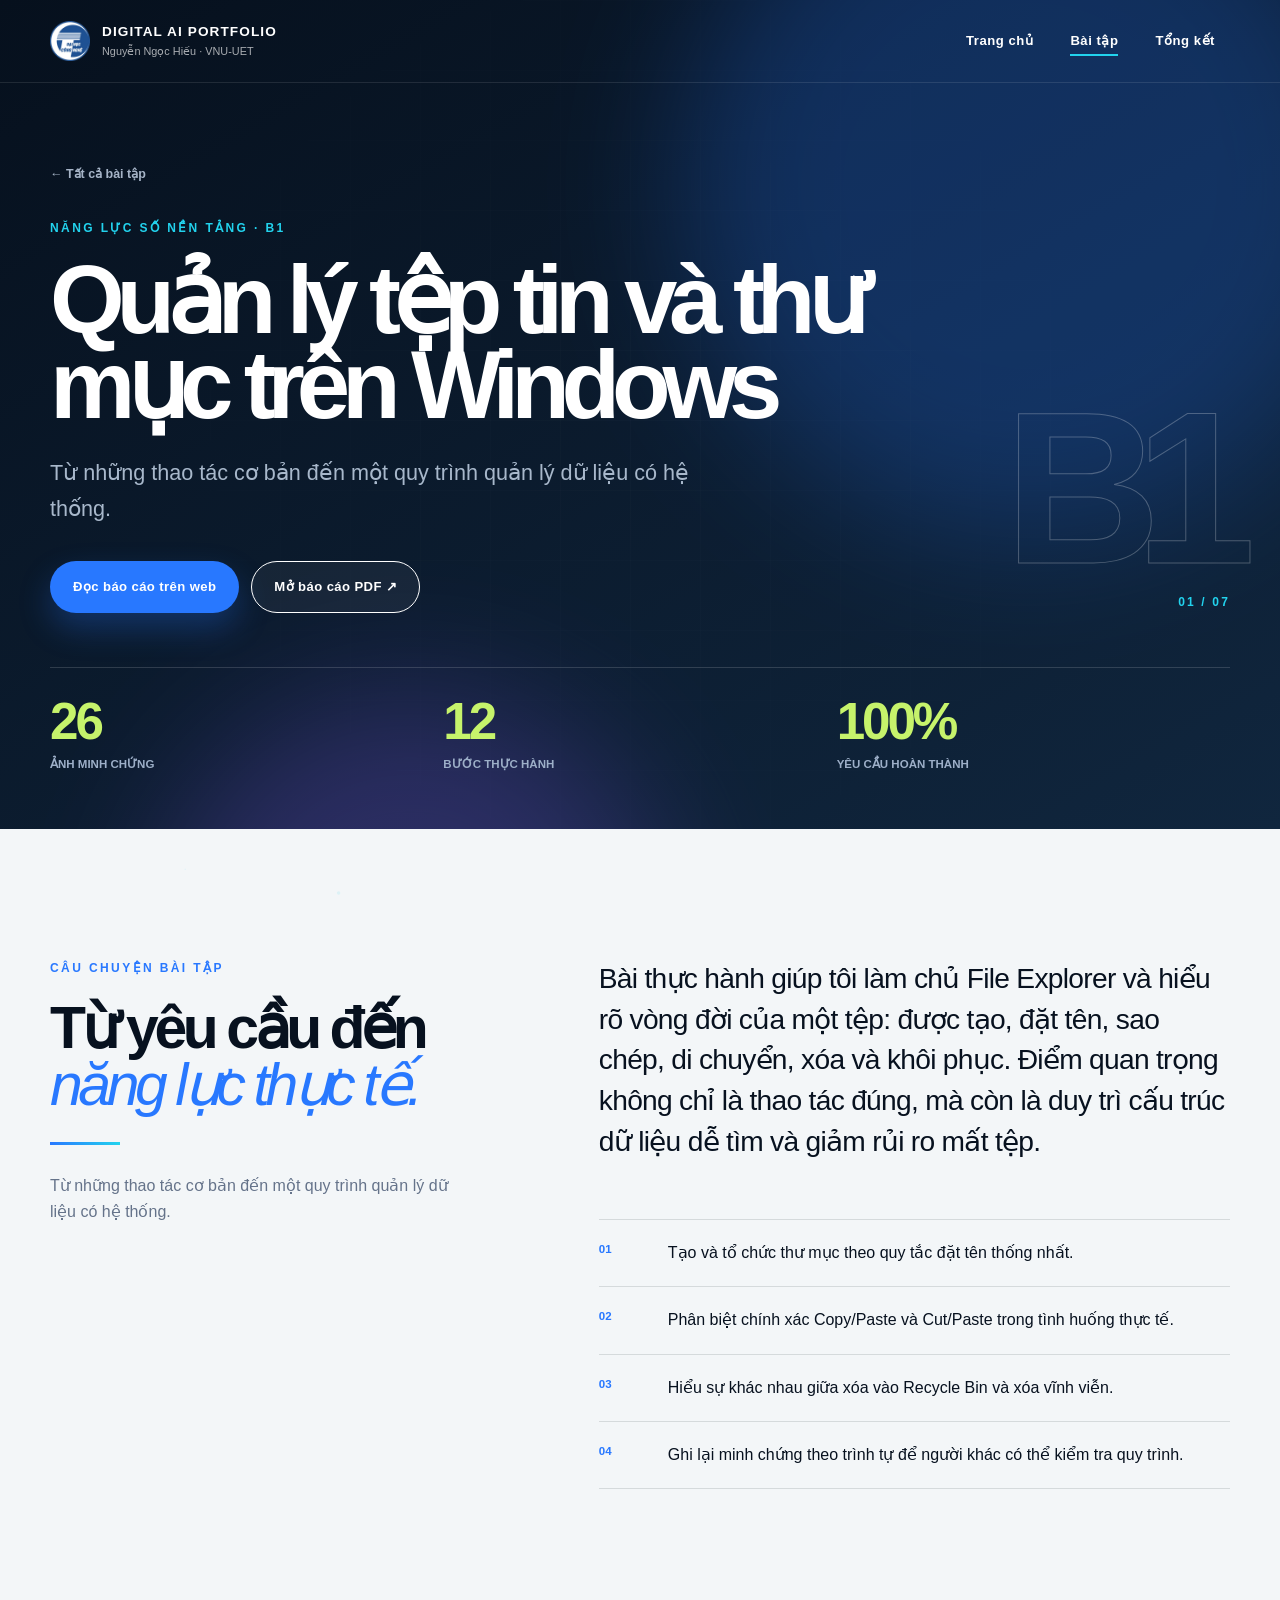
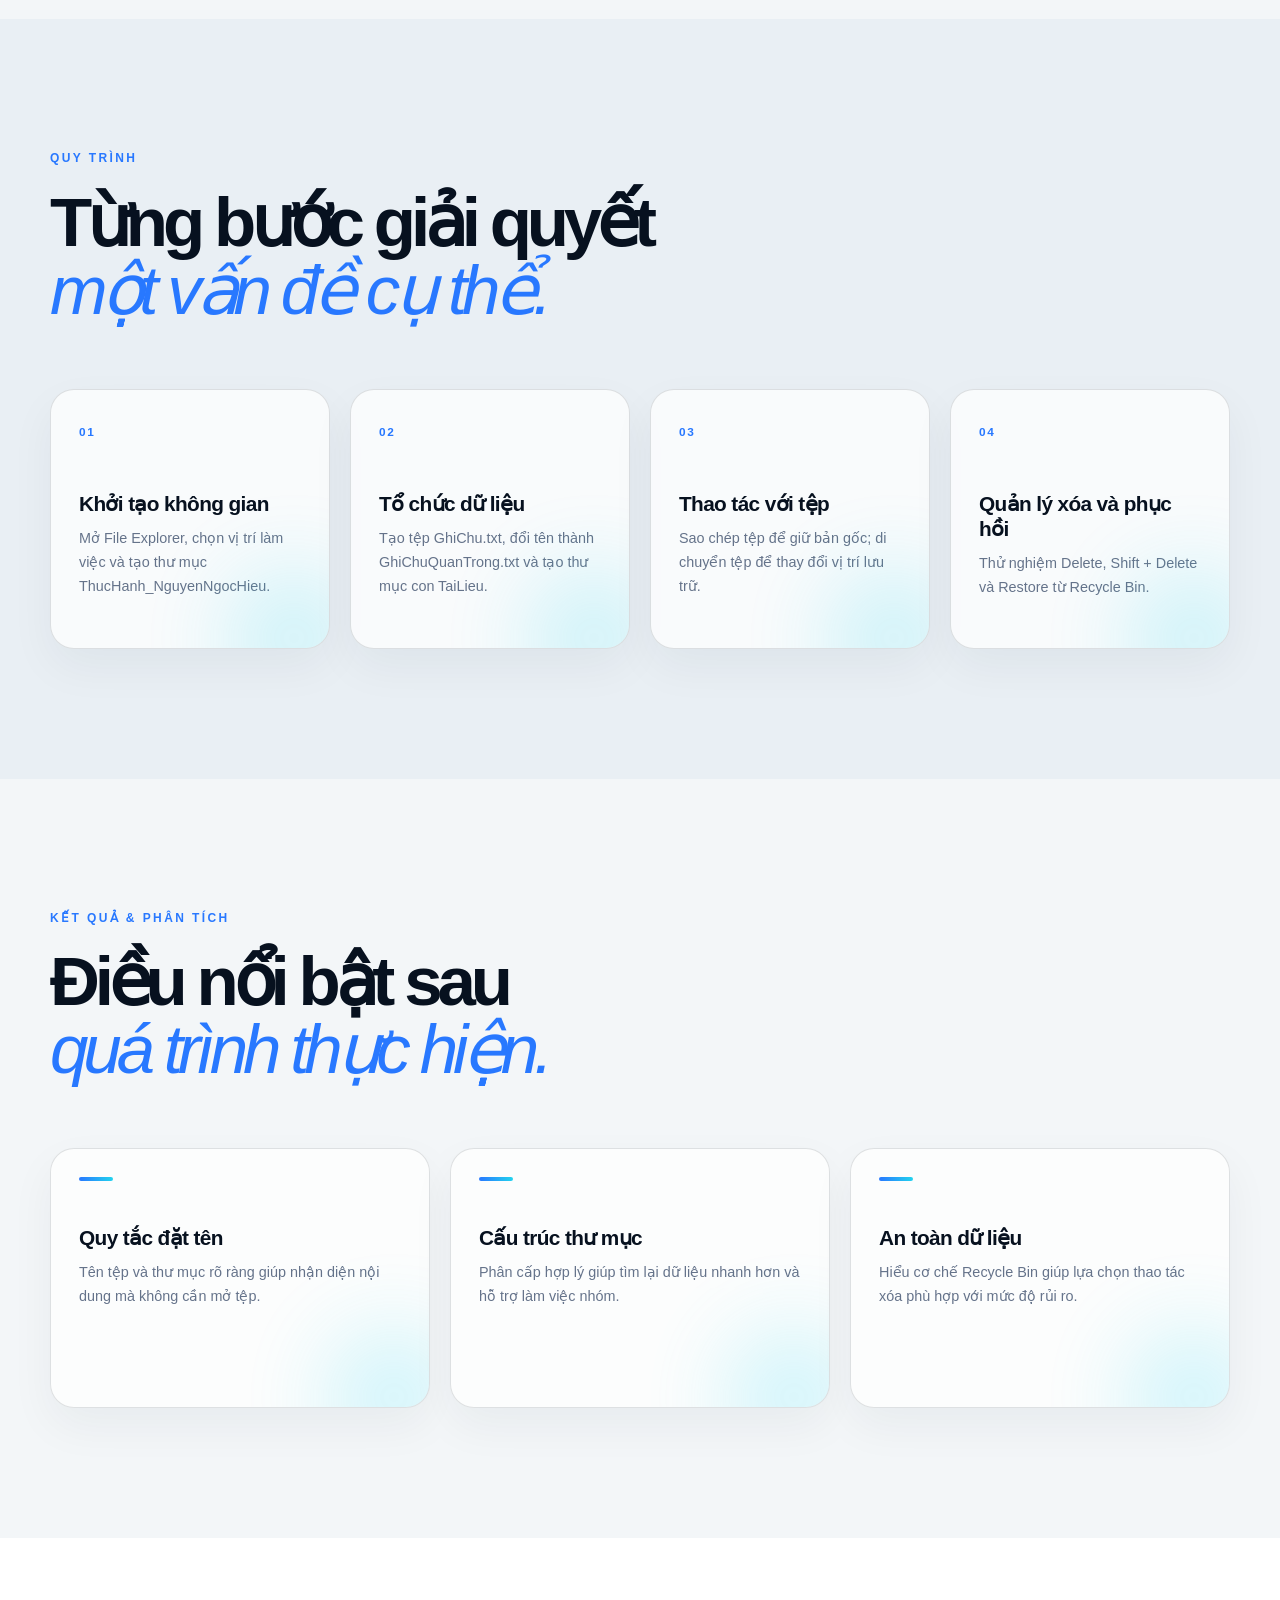
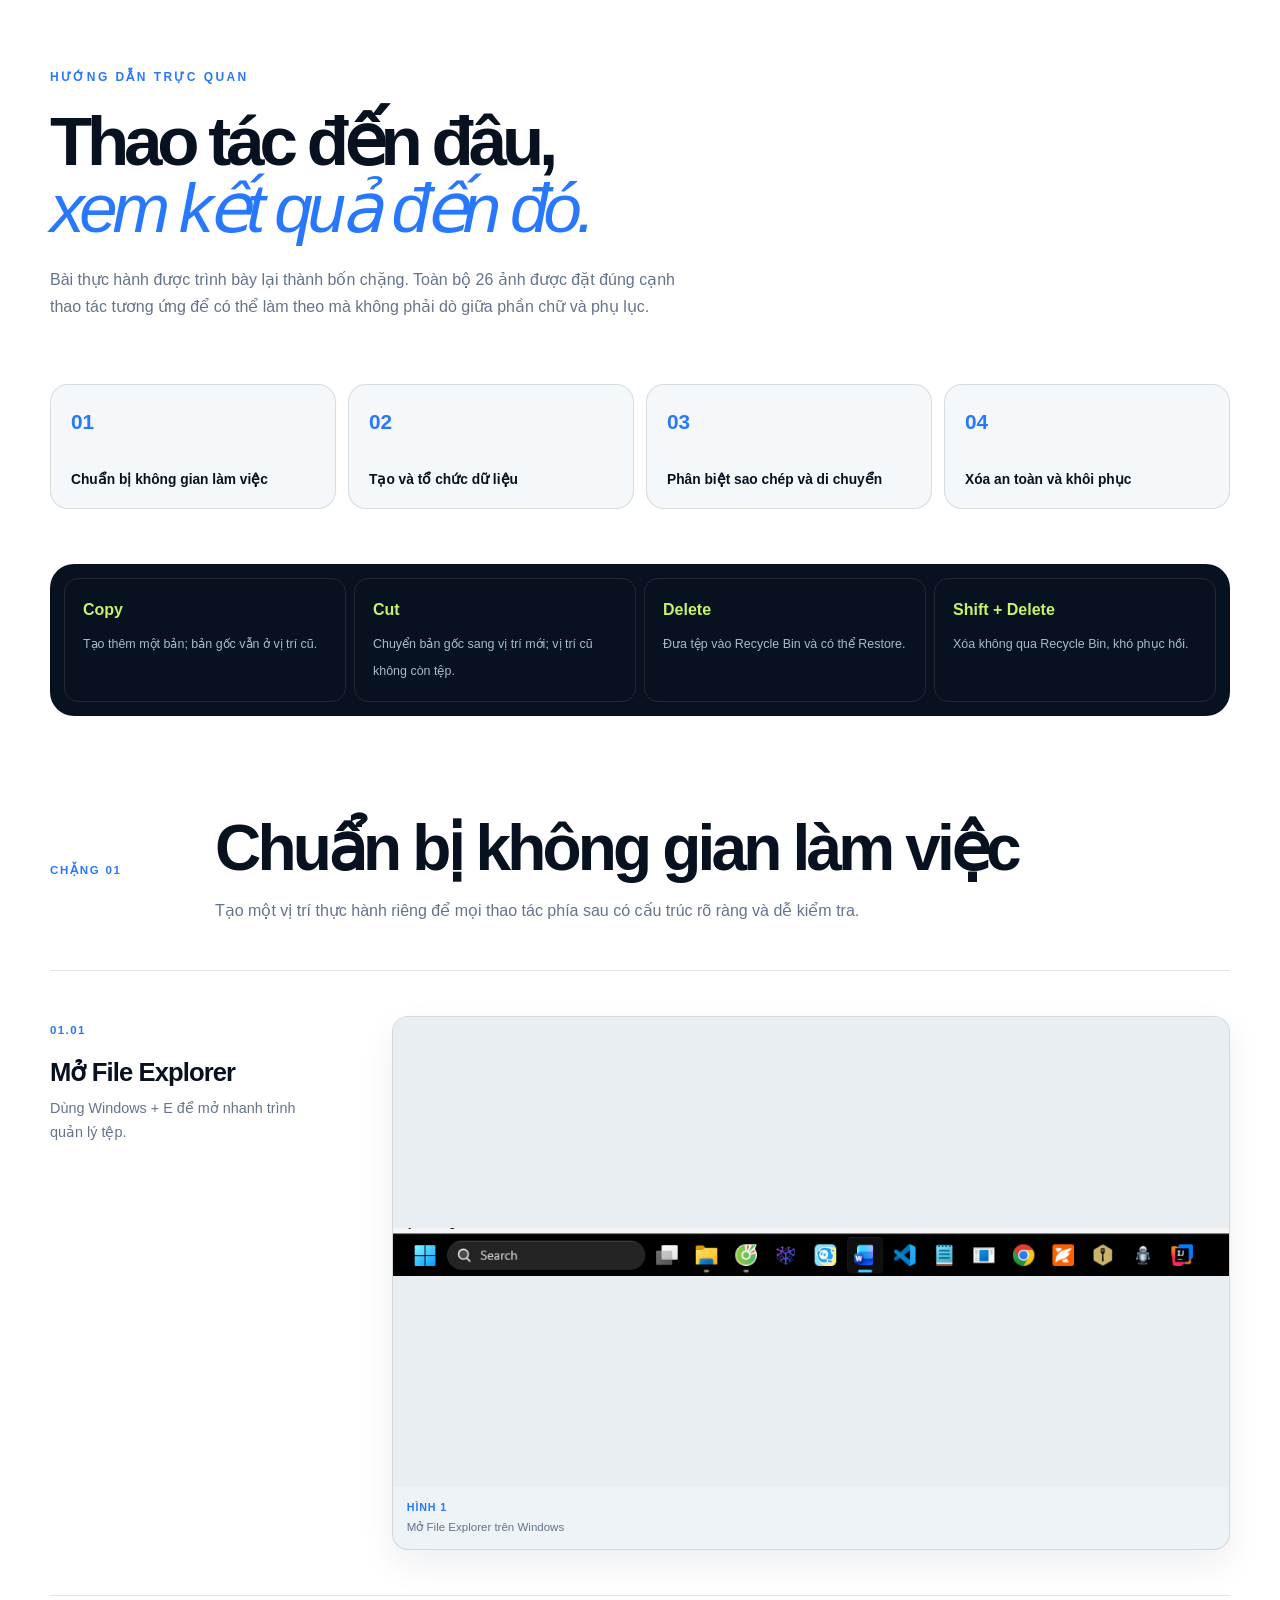
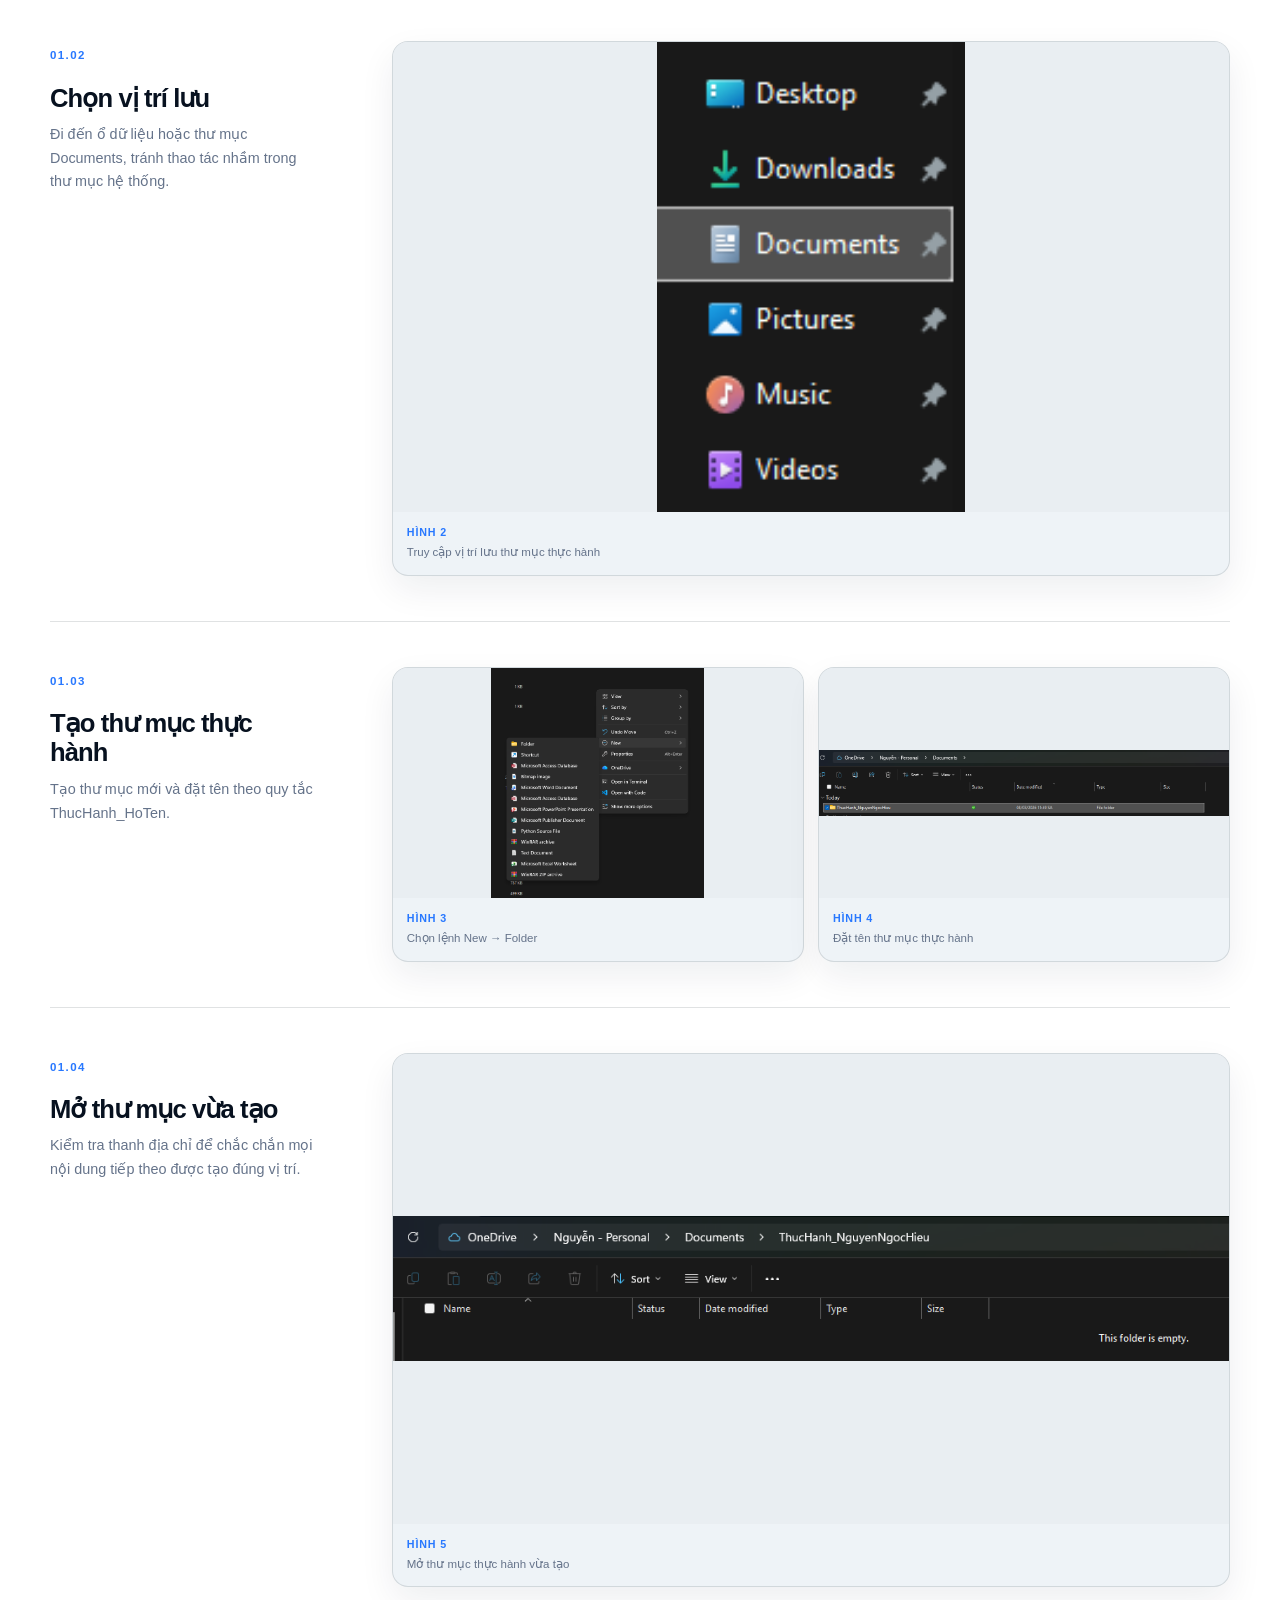
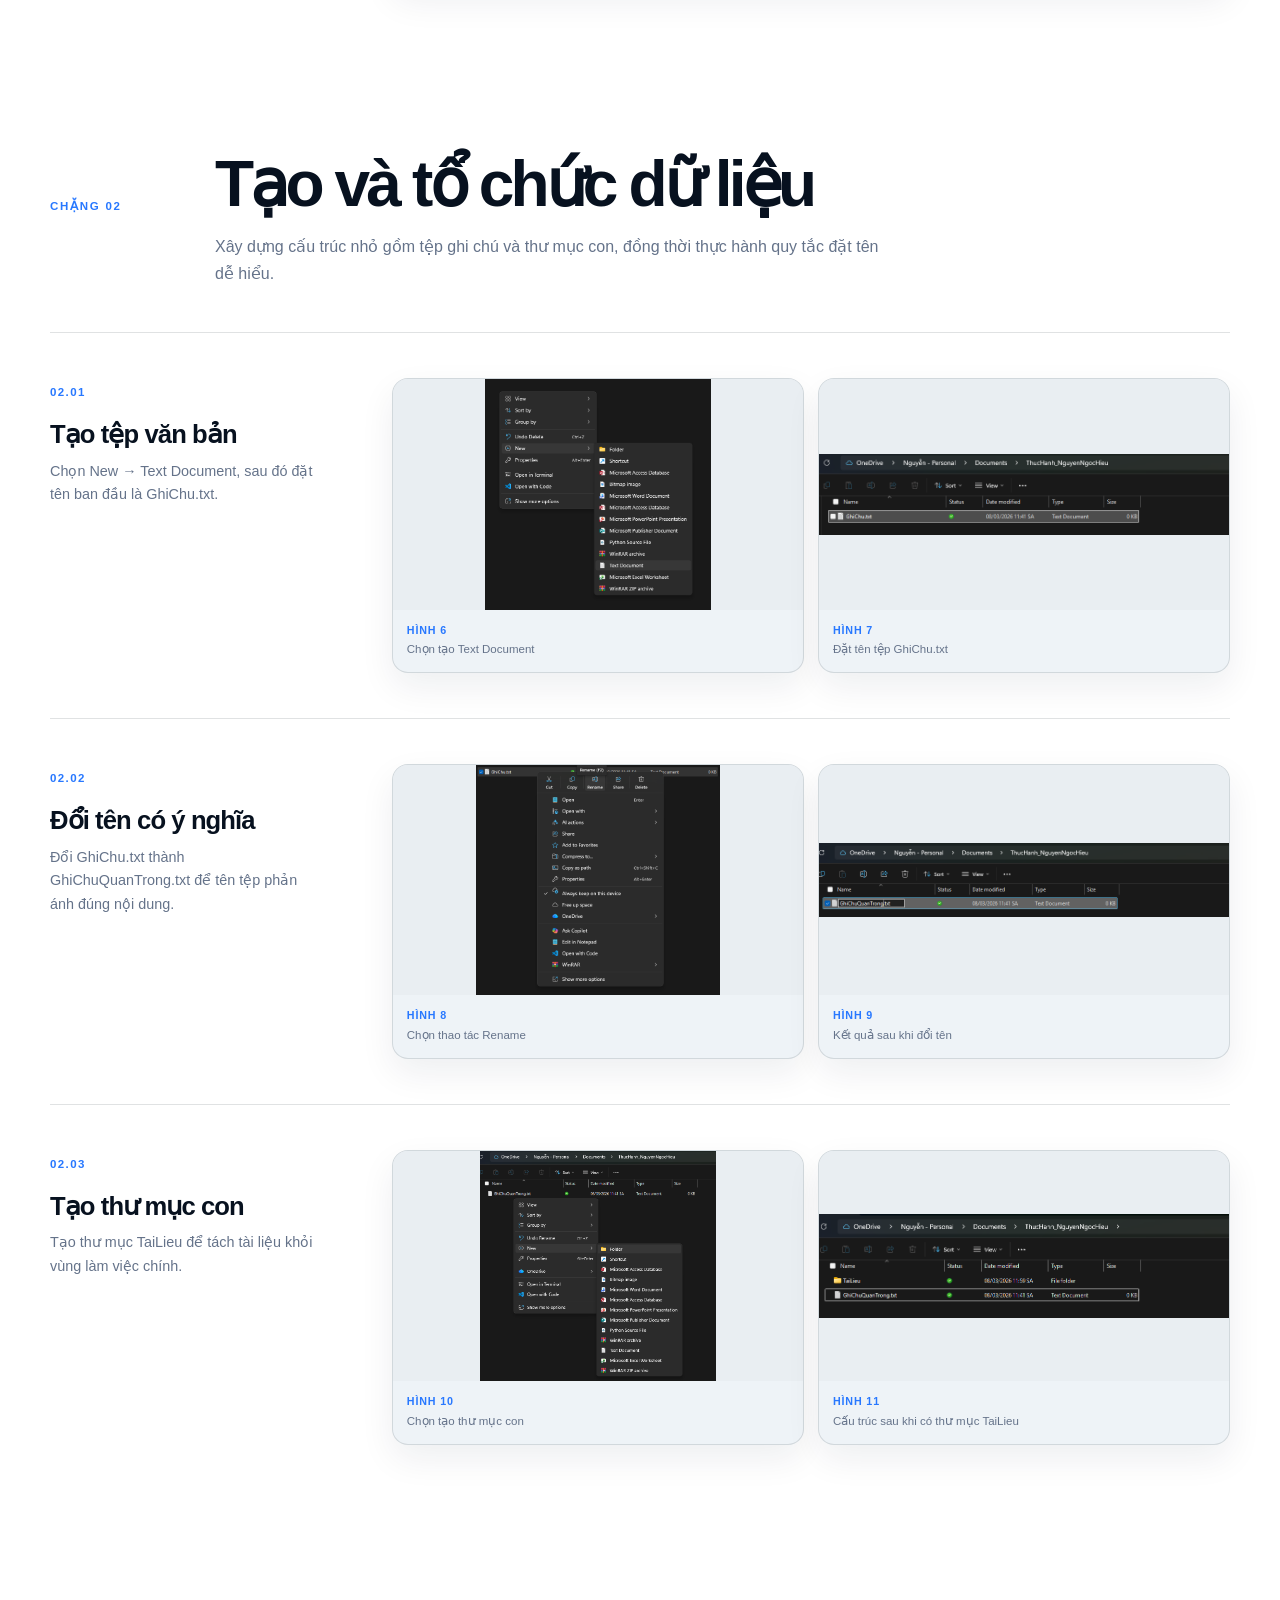
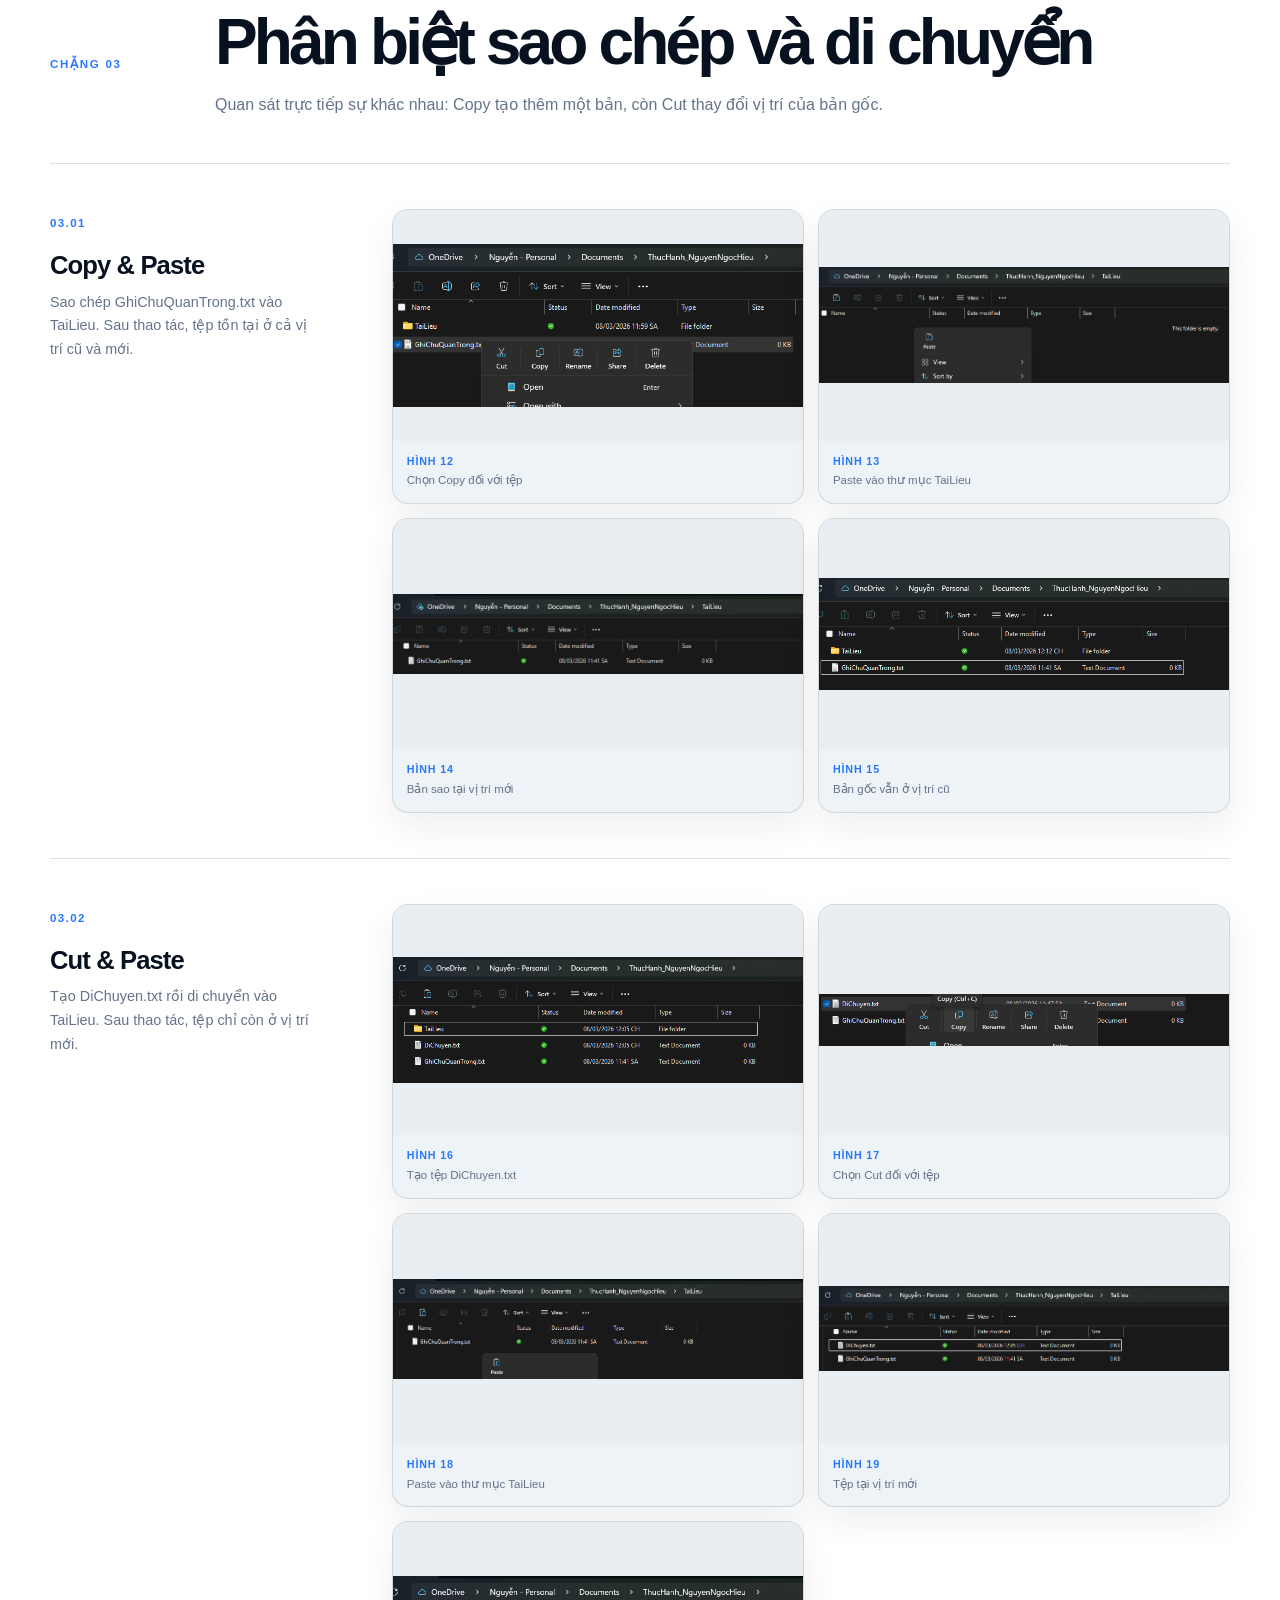
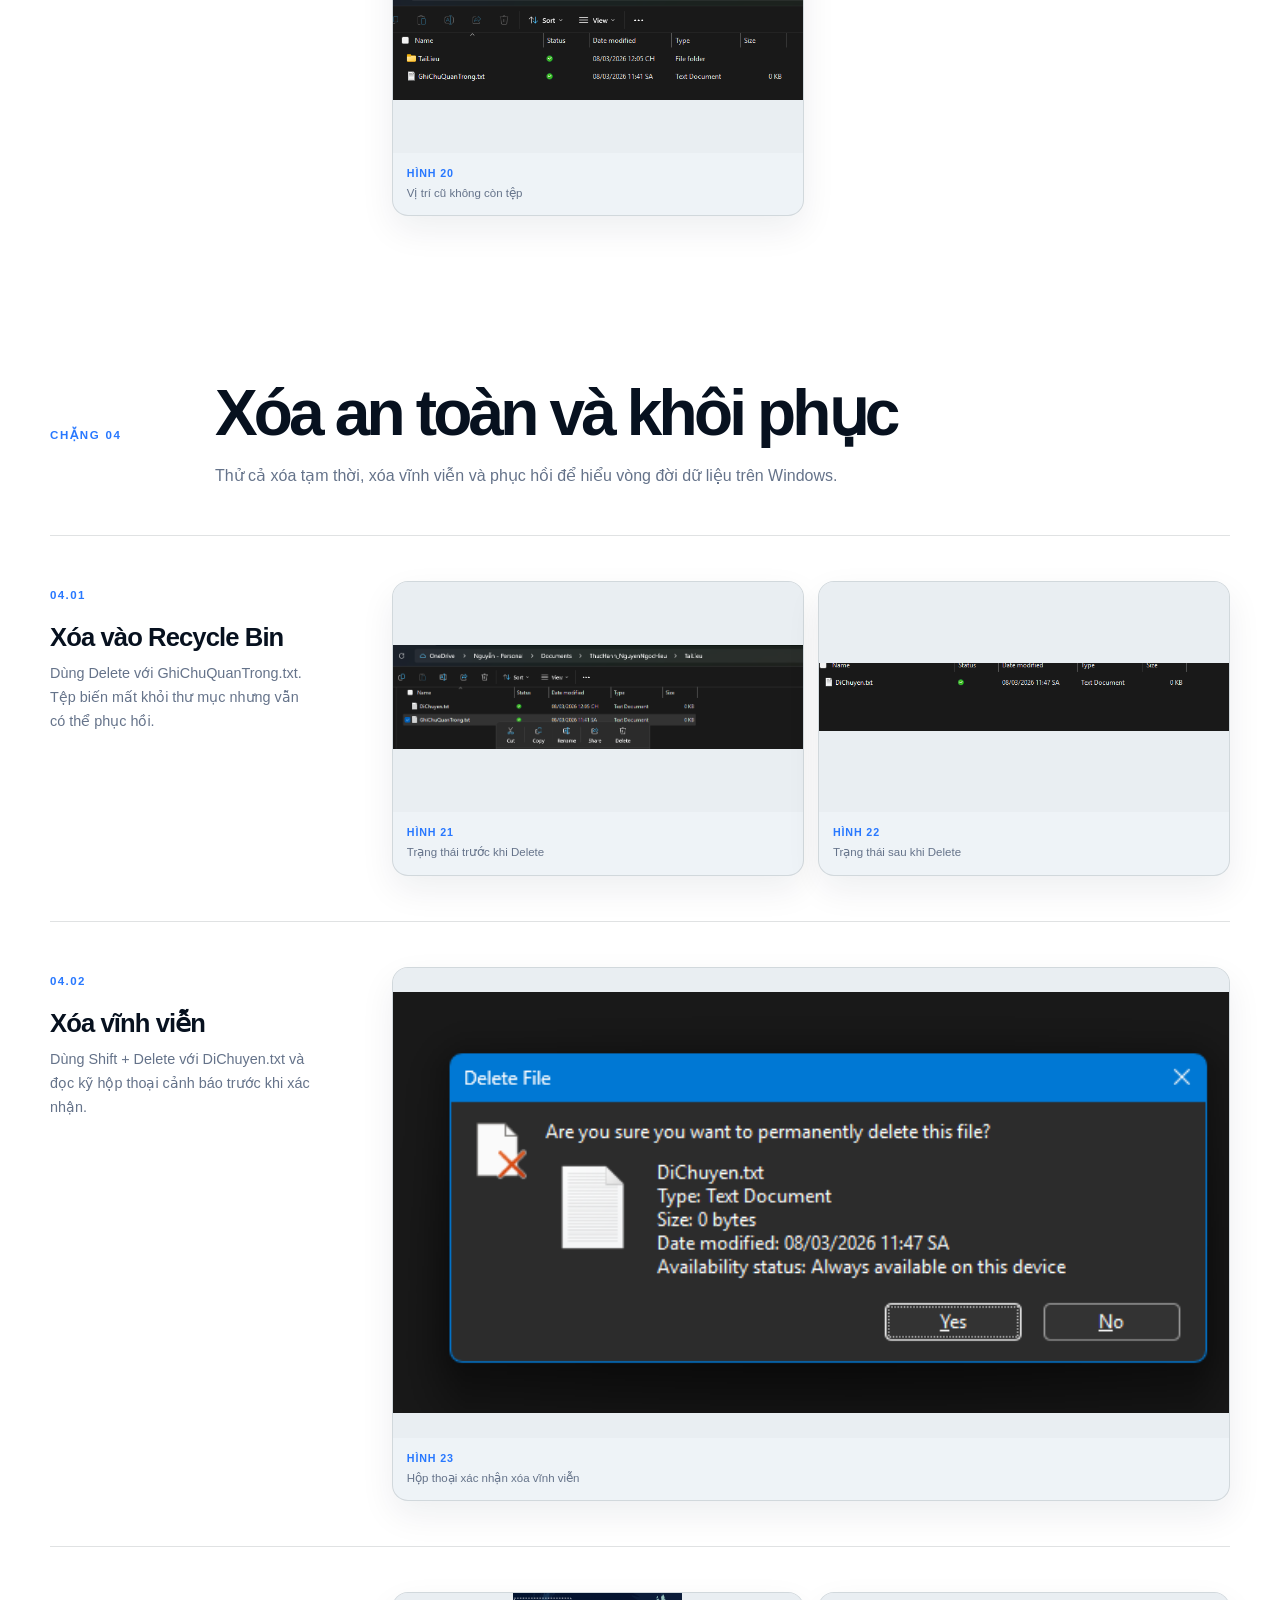
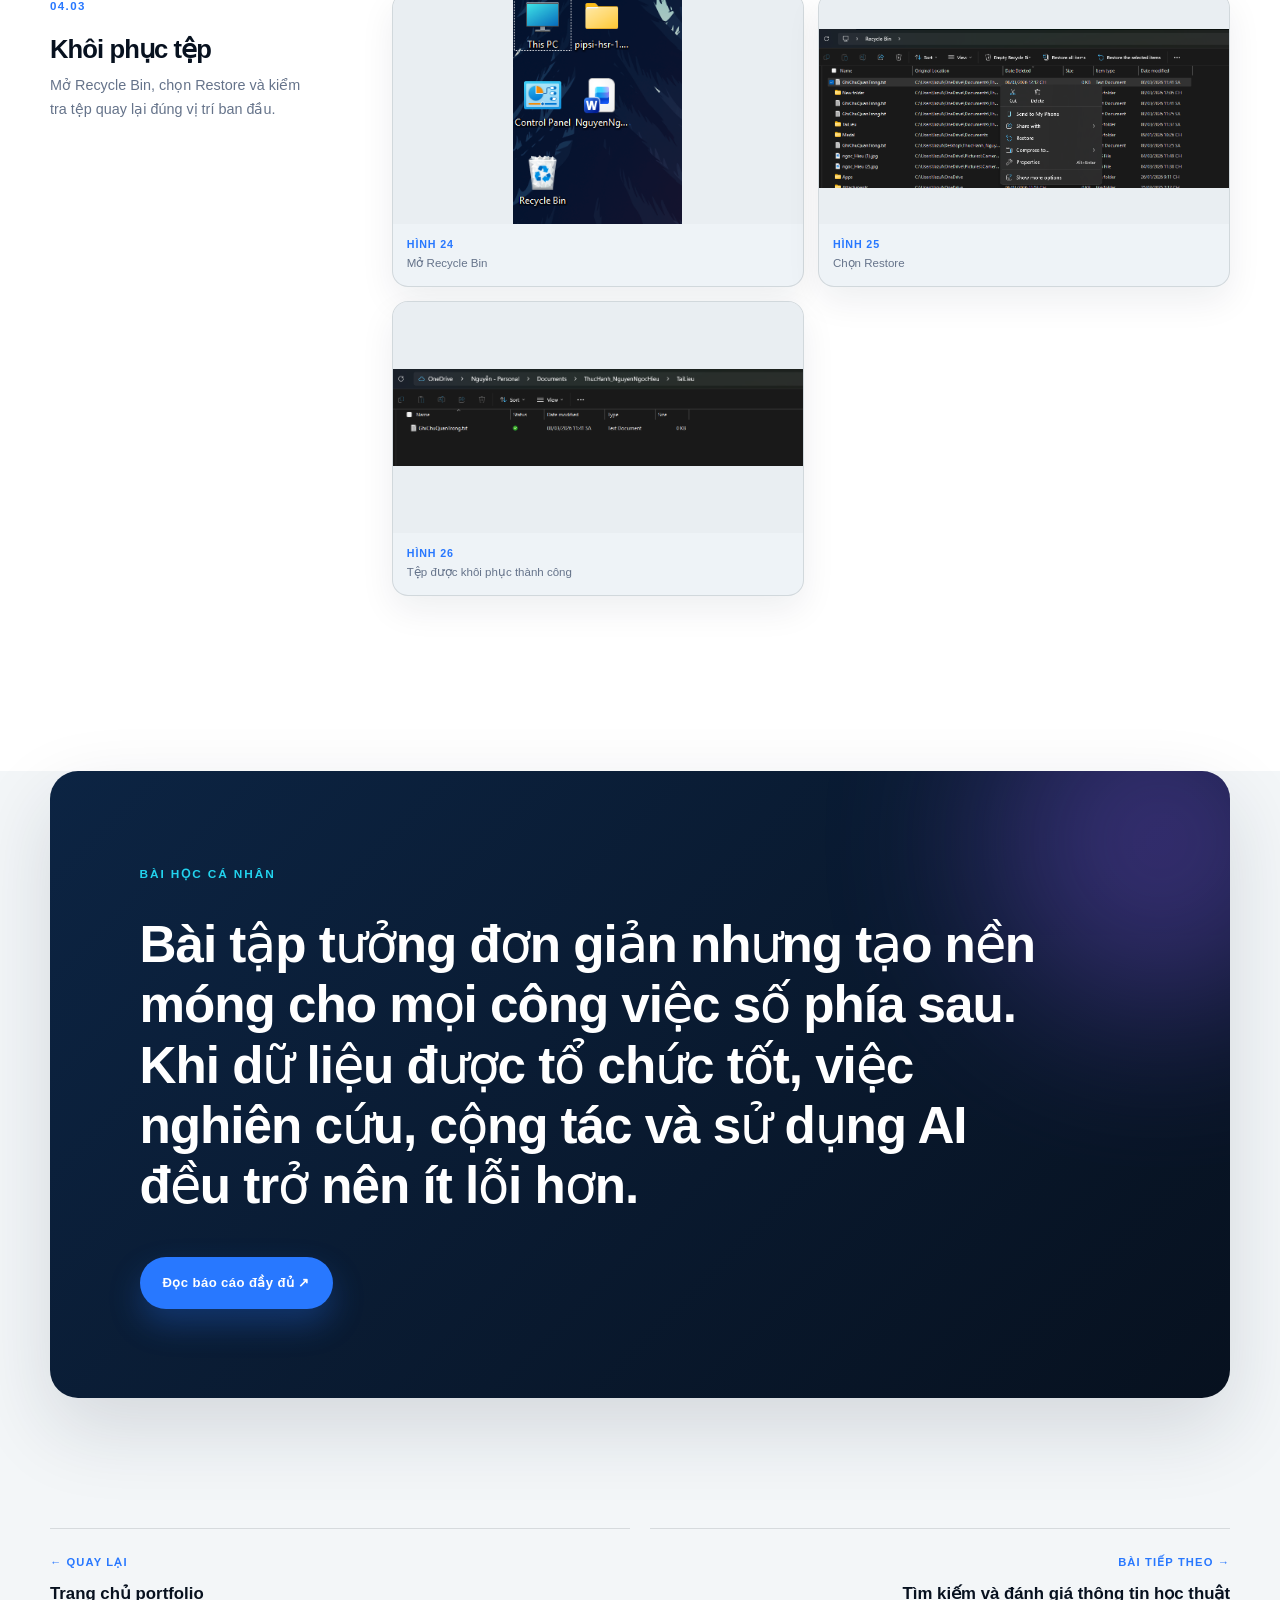
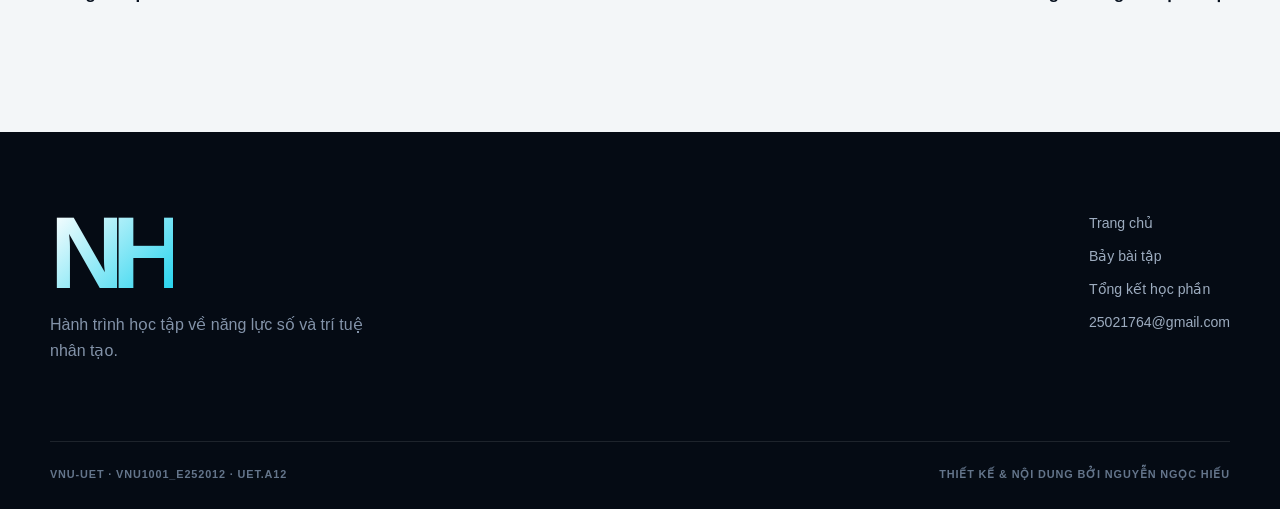
==== commit e9334cea: "buoc trinh duyet tai lai giao dien" ====
--- a/pages/b1.html
+++ b/pages/b1.html
@@ -7,7 +7,7 @@
   <meta name="theme-color" content="#07101f">
   <title>B1 · Quản lý tệp tin và thư mục trên Windows | Nguyễn Ngọc Hiếu</title>
   <link rel="icon" href="../assets/logo.png">
-  <link rel="stylesheet" href="../portfolio.css">
+  <link rel="stylesheet" href="../portfolio.css?v=20260613-2">
 </head>
 <body>
 
@@ -80,6 +80,6 @@
     </footer>
     <button class="back-top" aria-label="Lên đầu trang">↑</button>
     <dialog class="lightbox"><button class="lightbox-close" aria-label="Đóng">×</button><img src="" alt=""><p></p></dialog>
-    <script src="../portfolio.js"></script>
+    <script src="../portfolio.js?v=20260613-2"></script>
 </body>
 </html>
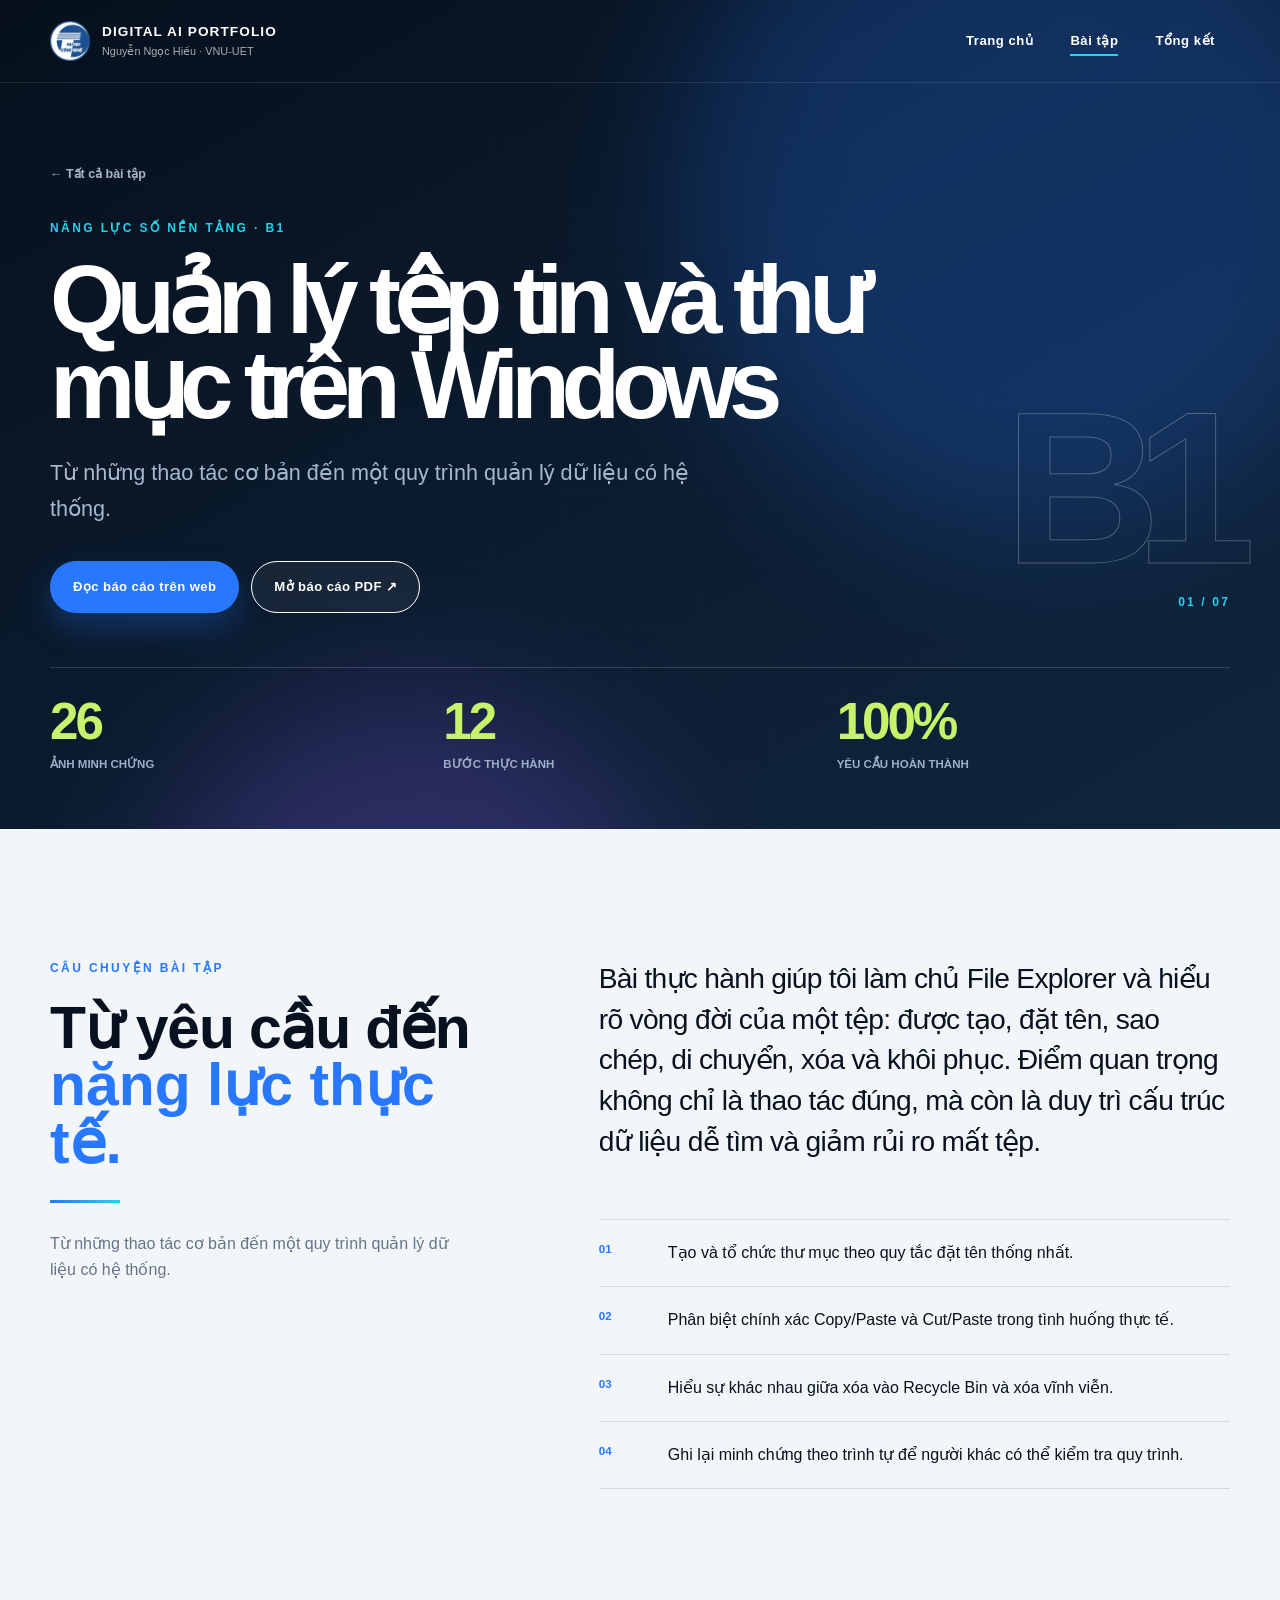
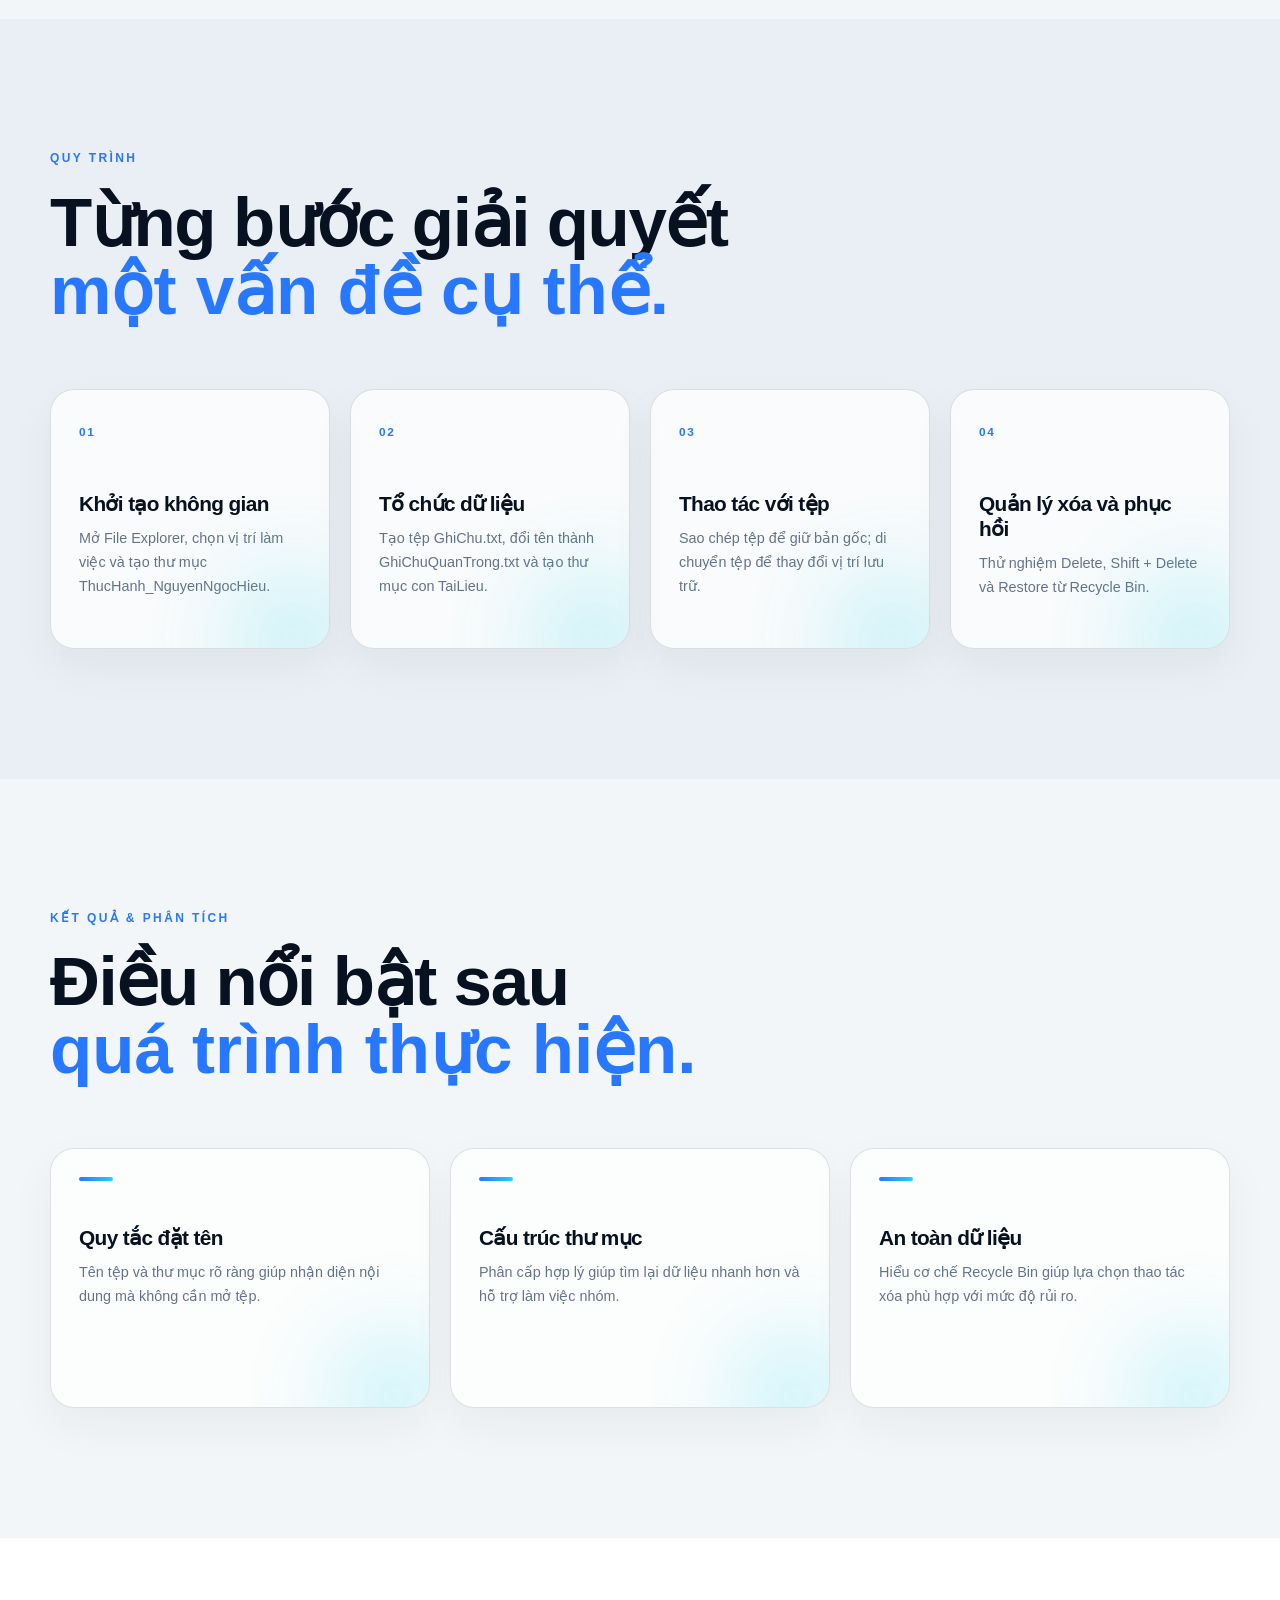
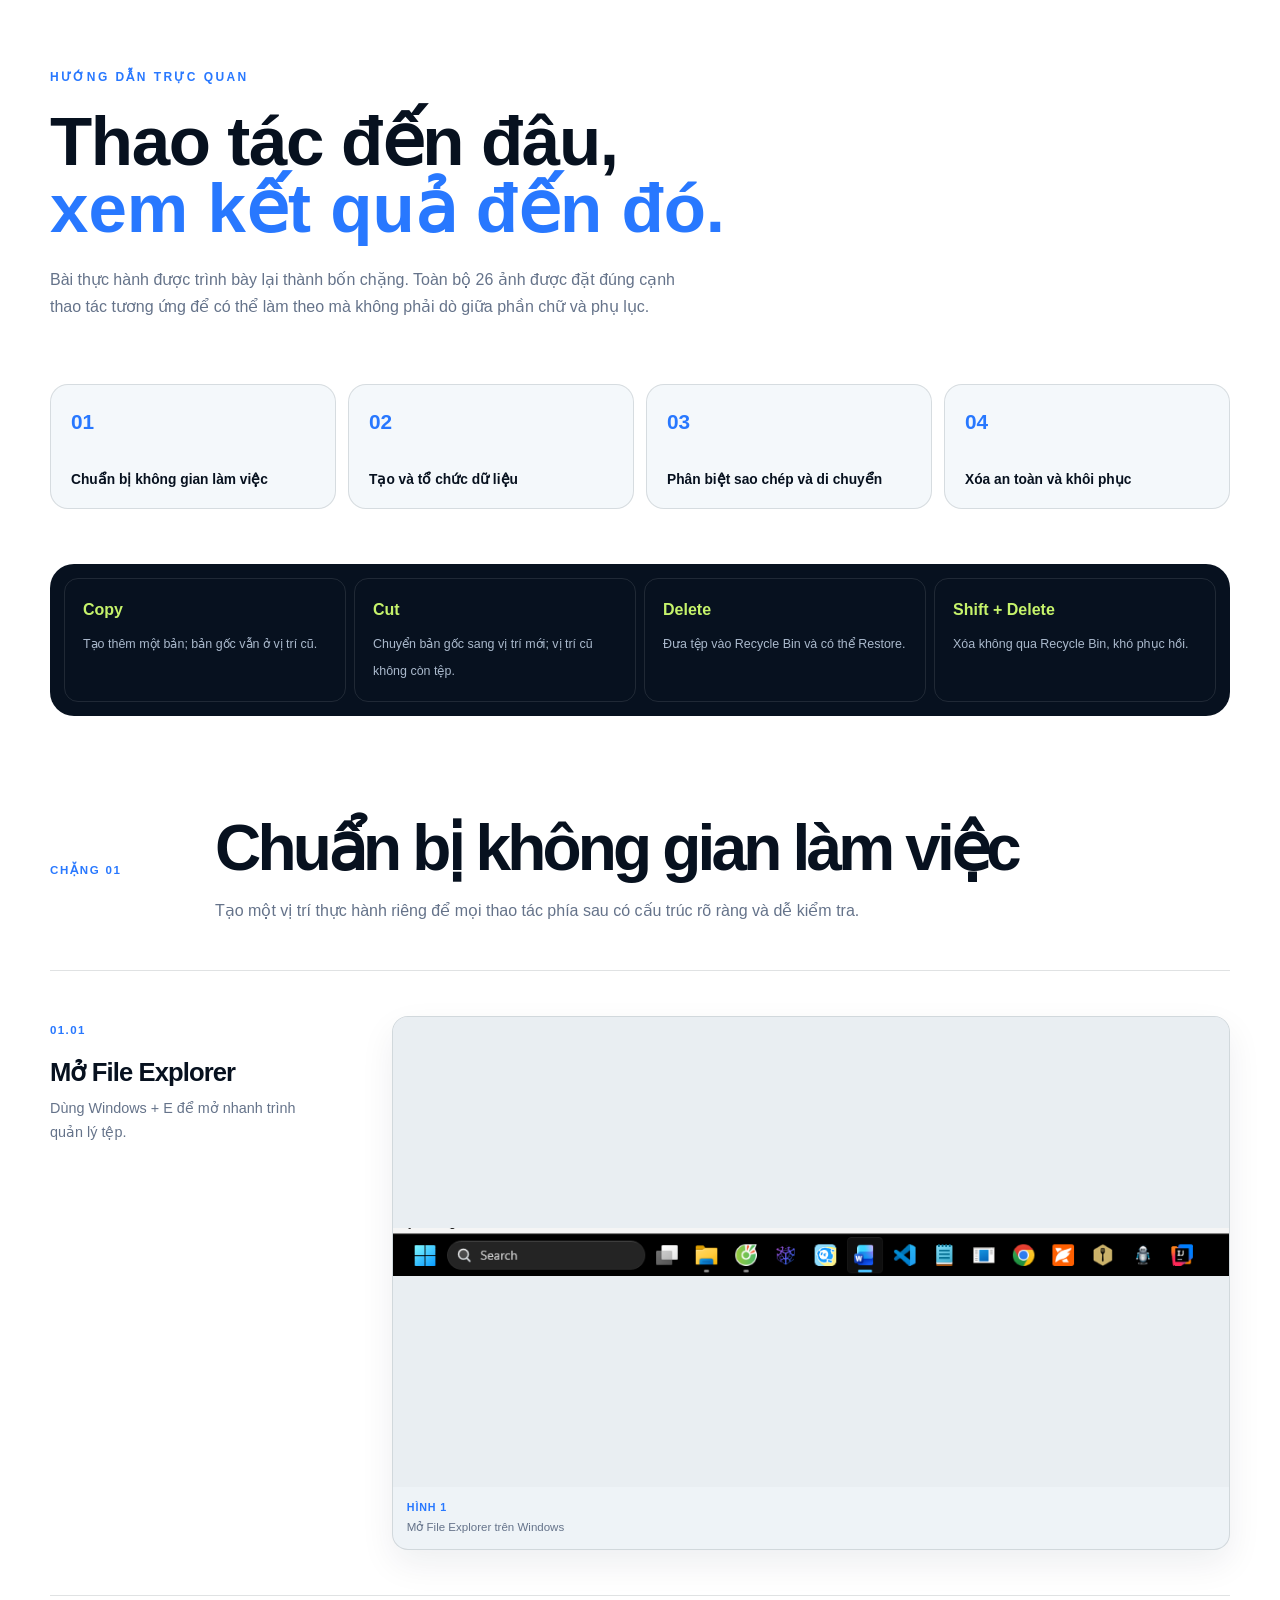
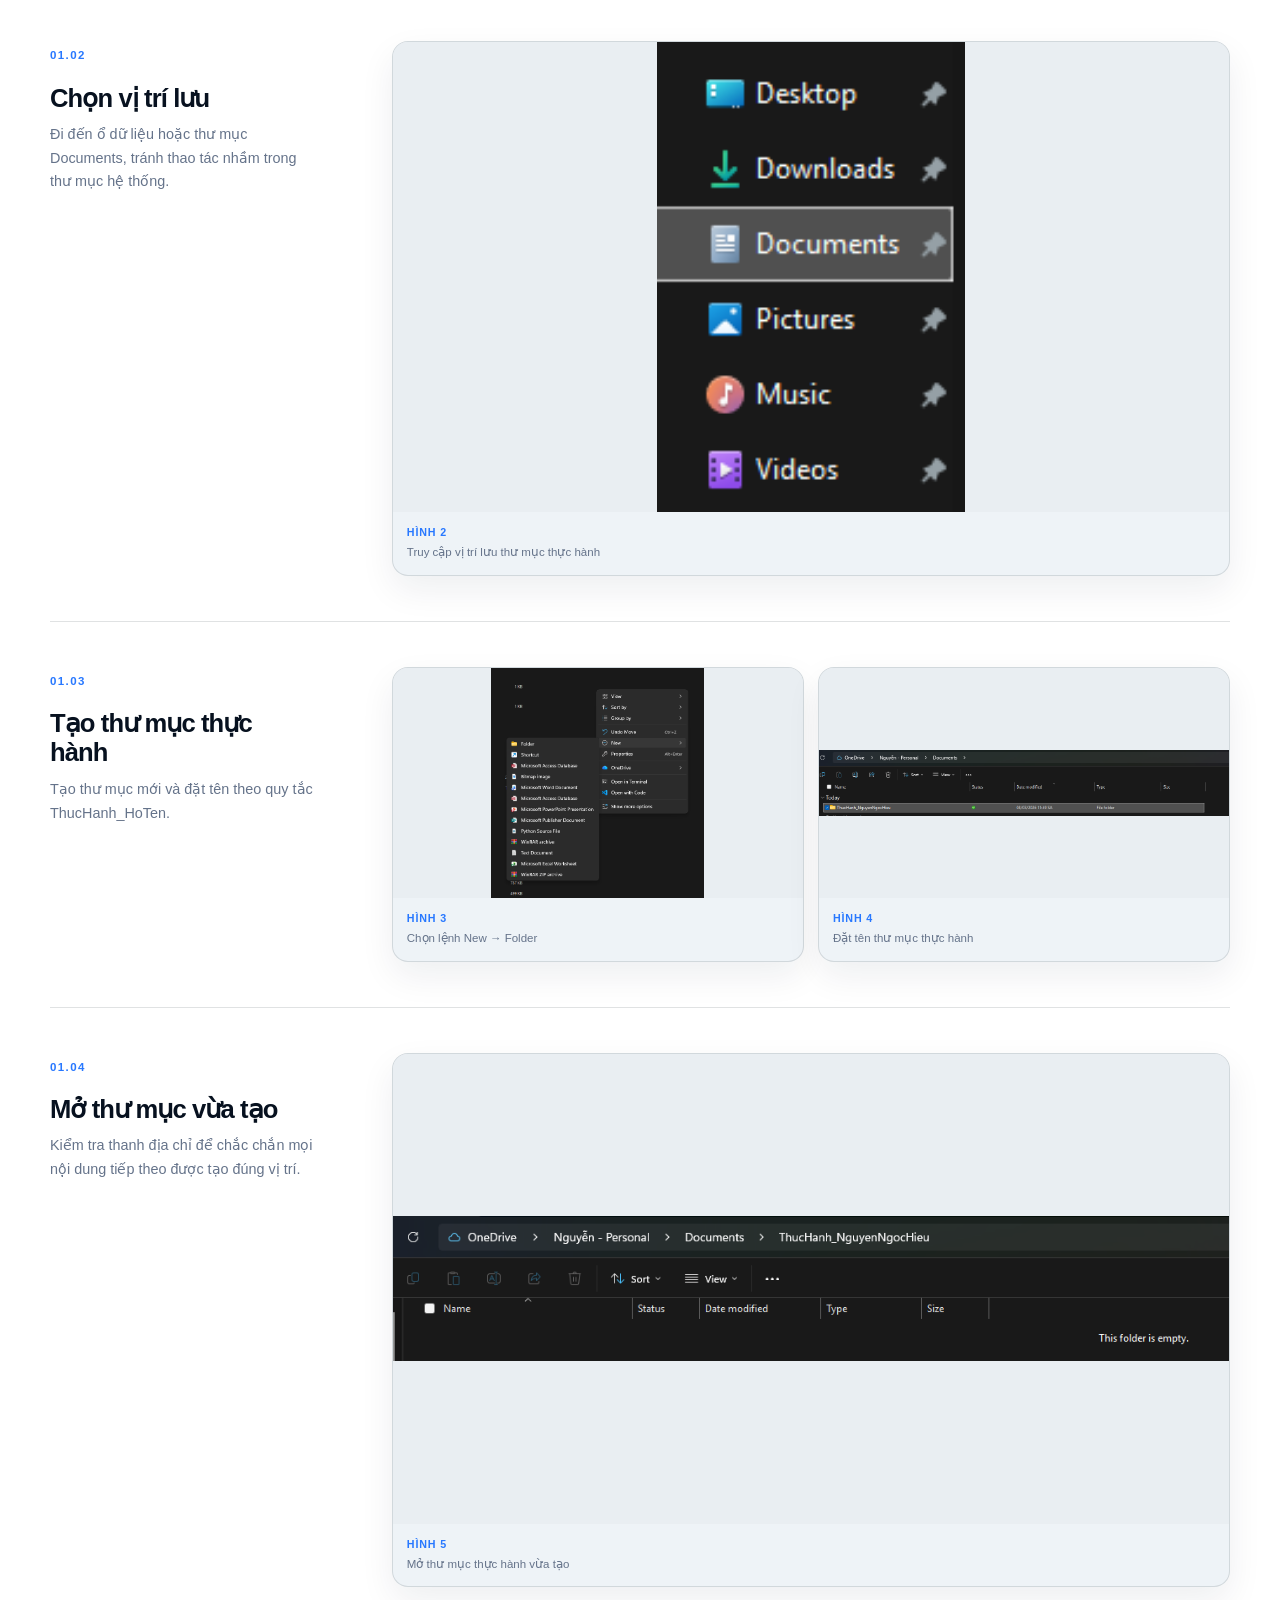
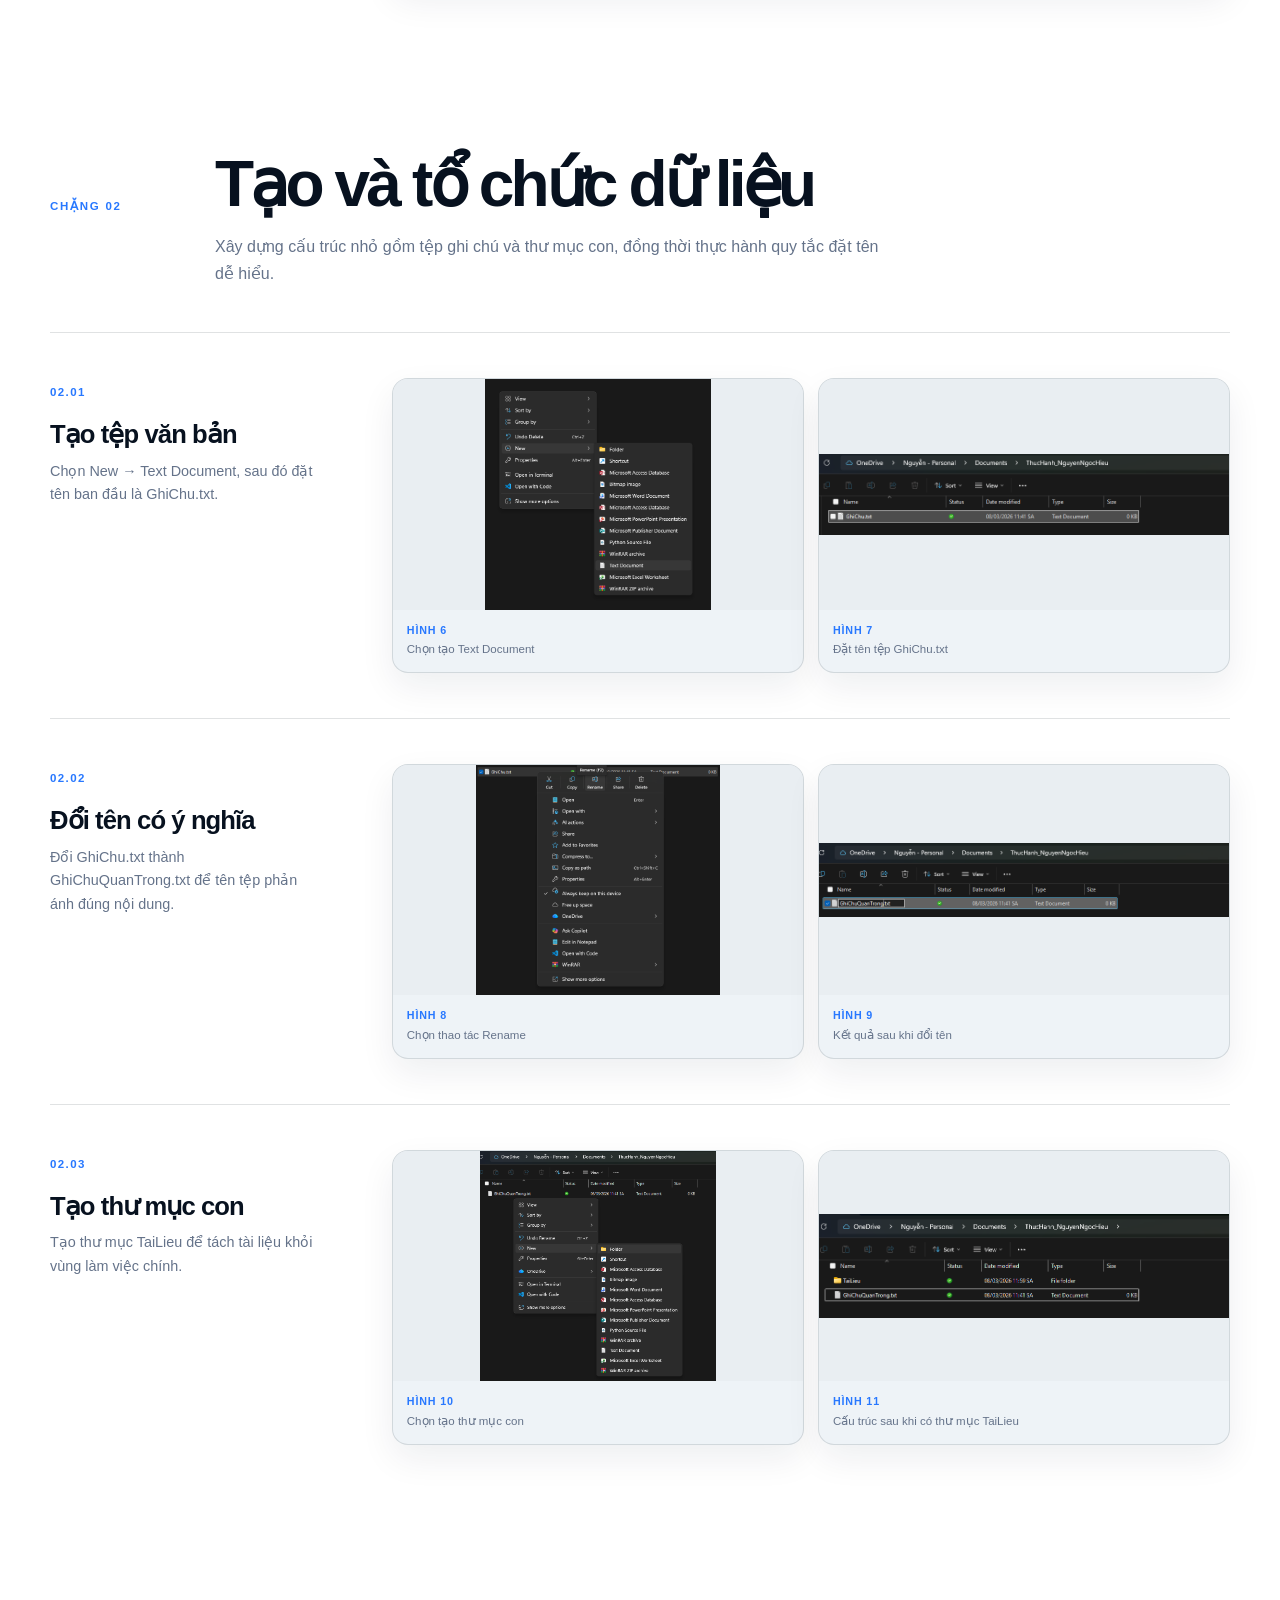
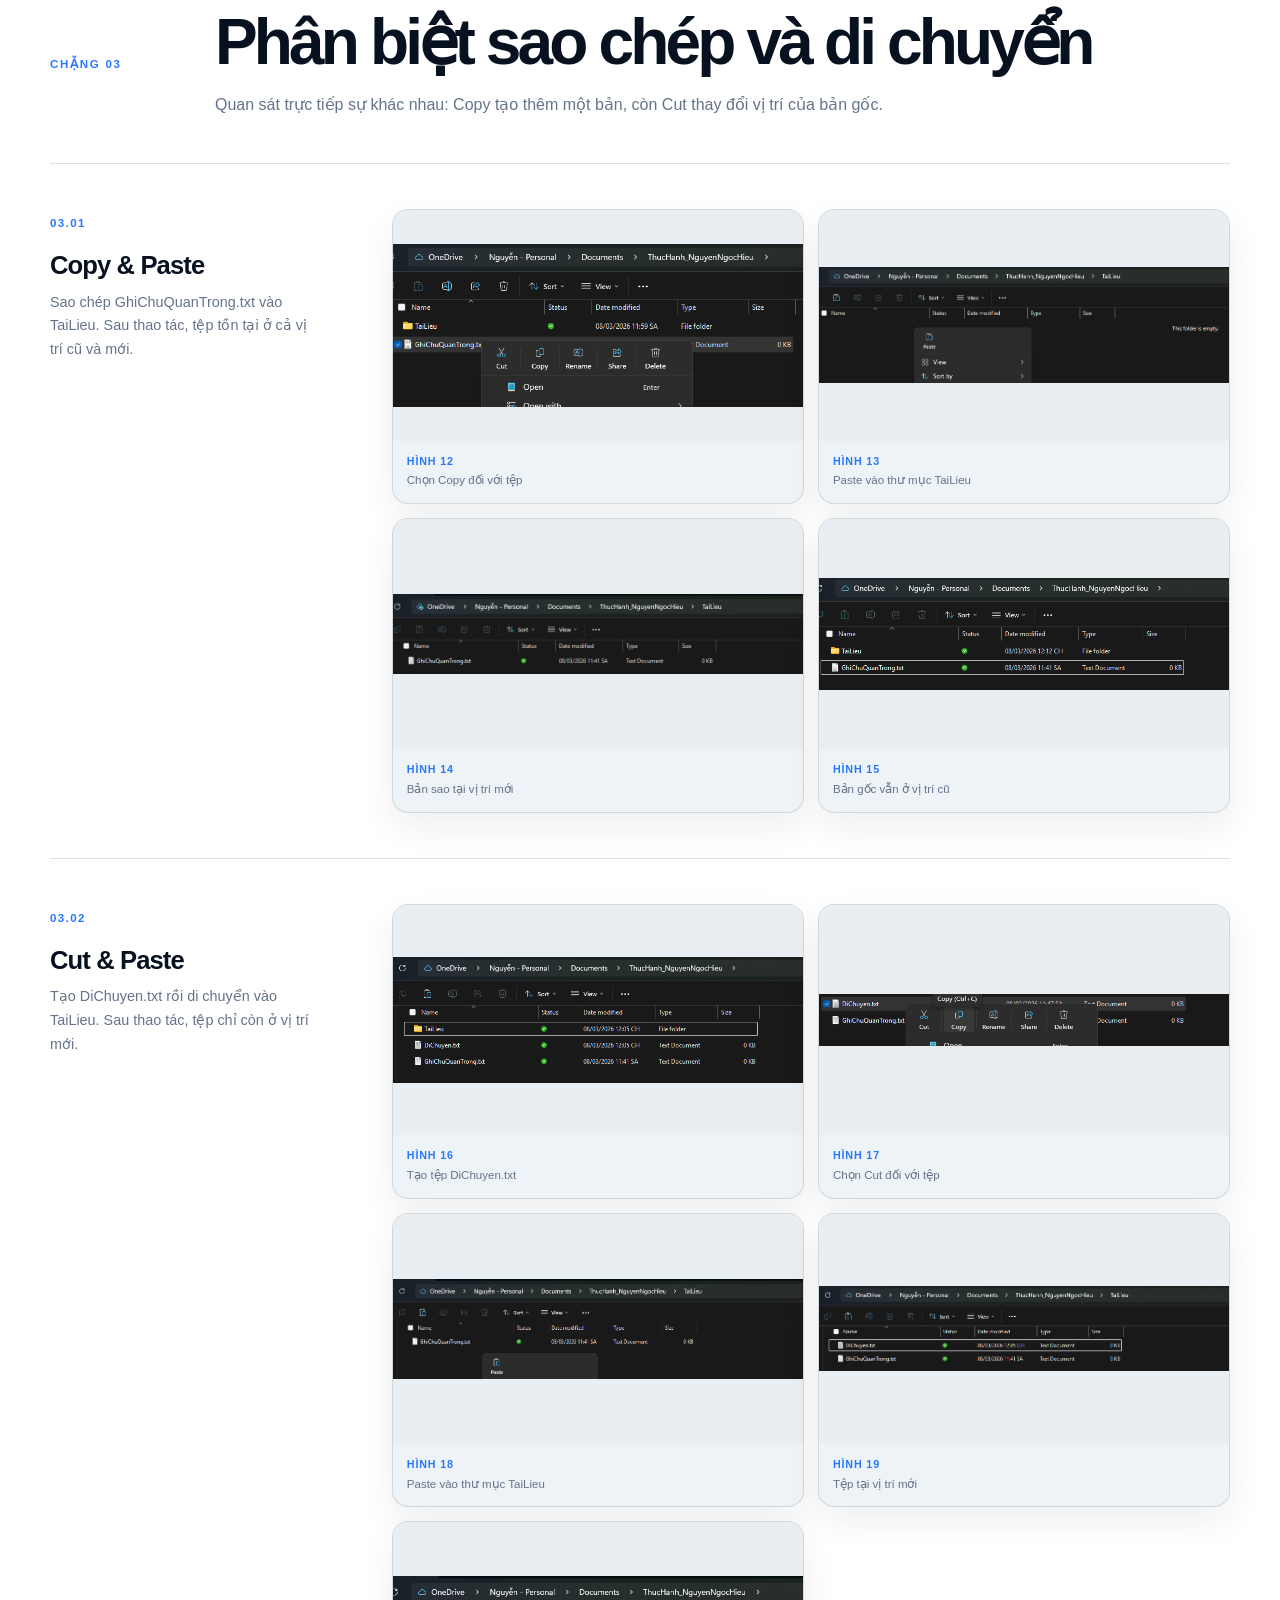
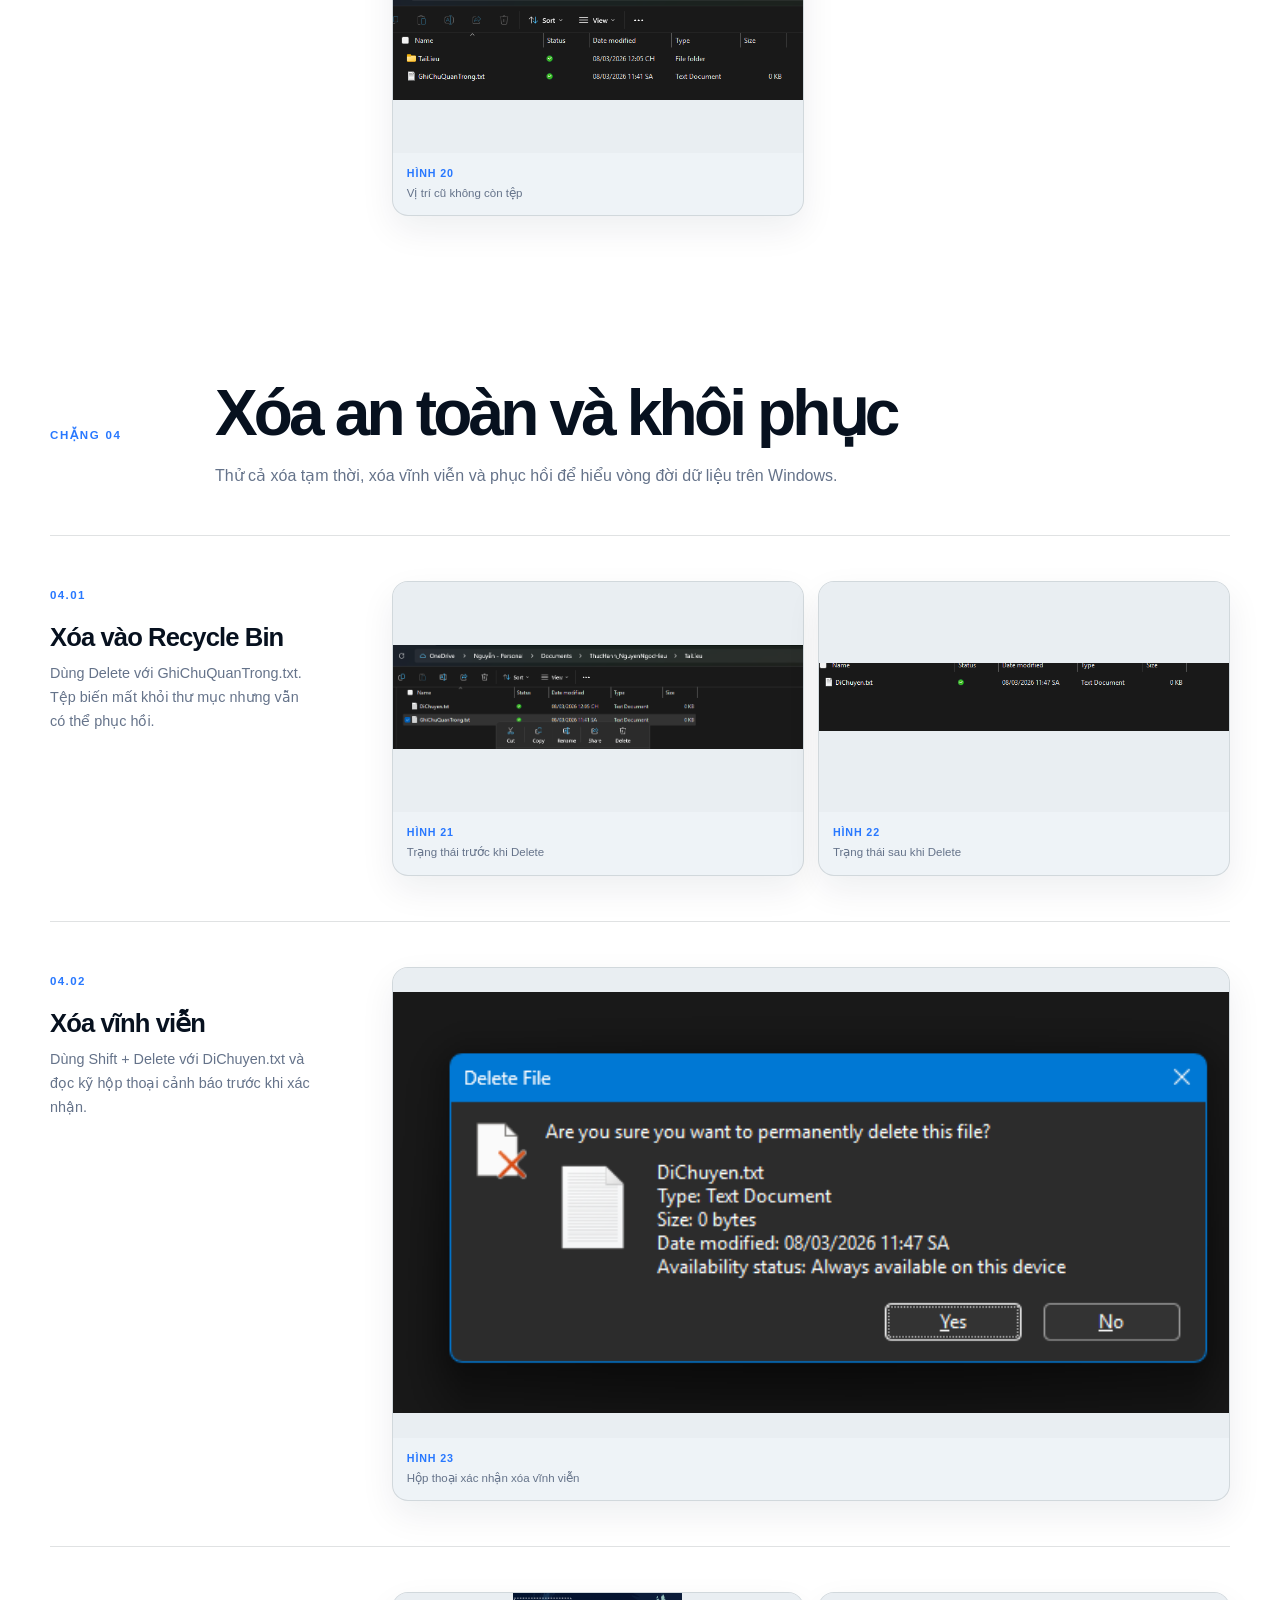
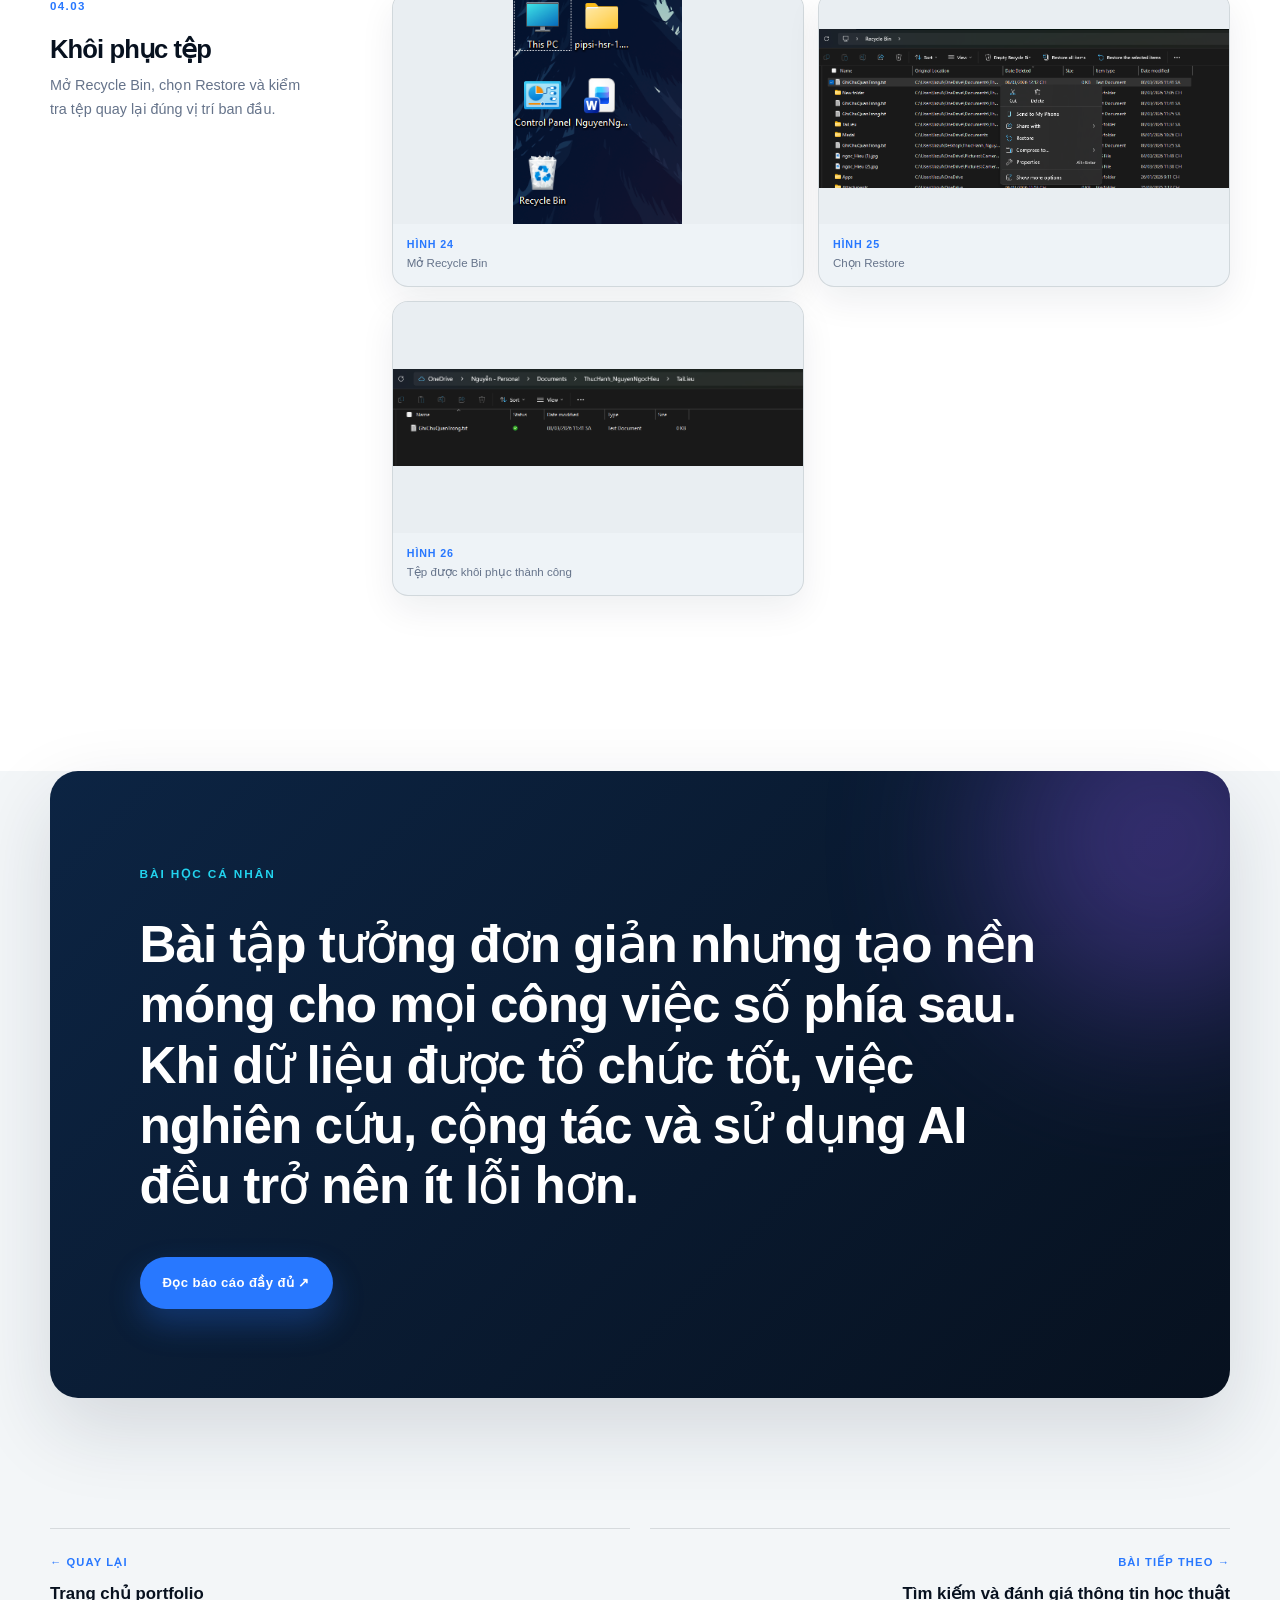
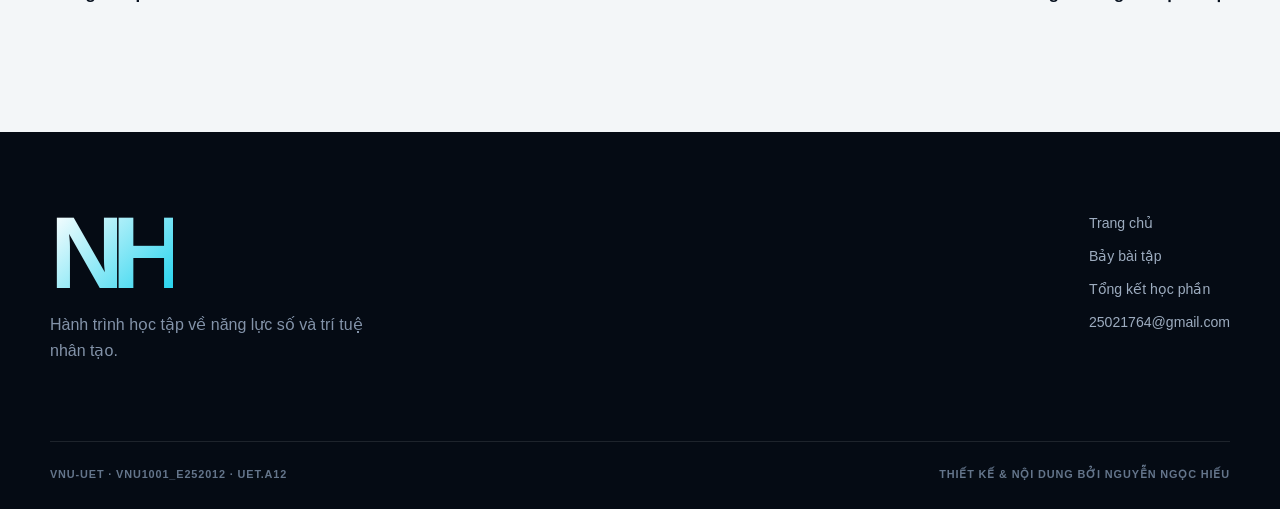
==== commit 912222ed: "sua hien thi dau tieng viet trong tieu de" ====
--- a/pages/b1.html
+++ b/pages/b1.html
@@ -7,7 +7,7 @@
   <meta name="theme-color" content="#07101f">
   <title>B1 · Quản lý tệp tin và thư mục trên Windows | Nguyễn Ngọc Hiếu</title>
   <link rel="icon" href="../assets/logo.png">
-  <link rel="stylesheet" href="../portfolio.css?v=20260613-2">
+  <link rel="stylesheet" href="../portfolio.css?v=20260613-3">
 </head>
 <body>
 
@@ -80,6 +80,6 @@
     </footer>
     <button class="back-top" aria-label="Lên đầu trang">↑</button>
     <dialog class="lightbox"><button class="lightbox-close" aria-label="Đóng">×</button><img src="" alt=""><p></p></dialog>
-    <script src="../portfolio.js?v=20260613-2"></script>
+    <script src="../portfolio.js?v=20260613-3"></script>
 </body>
 </html>
--- a/portfolio.css
+++ b/portfolio.css
@@ -30,7 +30,7 @@
 a { color: inherit; text-decoration: none; }
 img { display: block; max-width: 100%; }
 button { color: inherit; font: inherit; }
-em { color: var(--blue); font-family: inherit; font-style: italic; font-weight: 520; }
+em { color: var(--blue); font-family: inherit; font-style: normal; font-weight: 650; letter-spacing: normal; }
 .shell { width: min(1180px, calc(100% - 48px)); margin-inline: auto; }
 .content-section { position: relative; padding: 130px 0; }
 .tint-section { background: #e9eff4; }
@@ -173,7 +173,7 @@
   font-size: clamp(2.6rem, 5.4vw, 5.4rem);
   font-weight: 780;
   line-height: .98;
-  letter-spacing: -.075em;
+  letter-spacing: -.02em;
 }
 .section-intro p:last-child { max-width: 650px; margin-top: 24px; color: var(--muted); }
 .dark-section .section-intro p:last-child { color: #9dafc8; }
